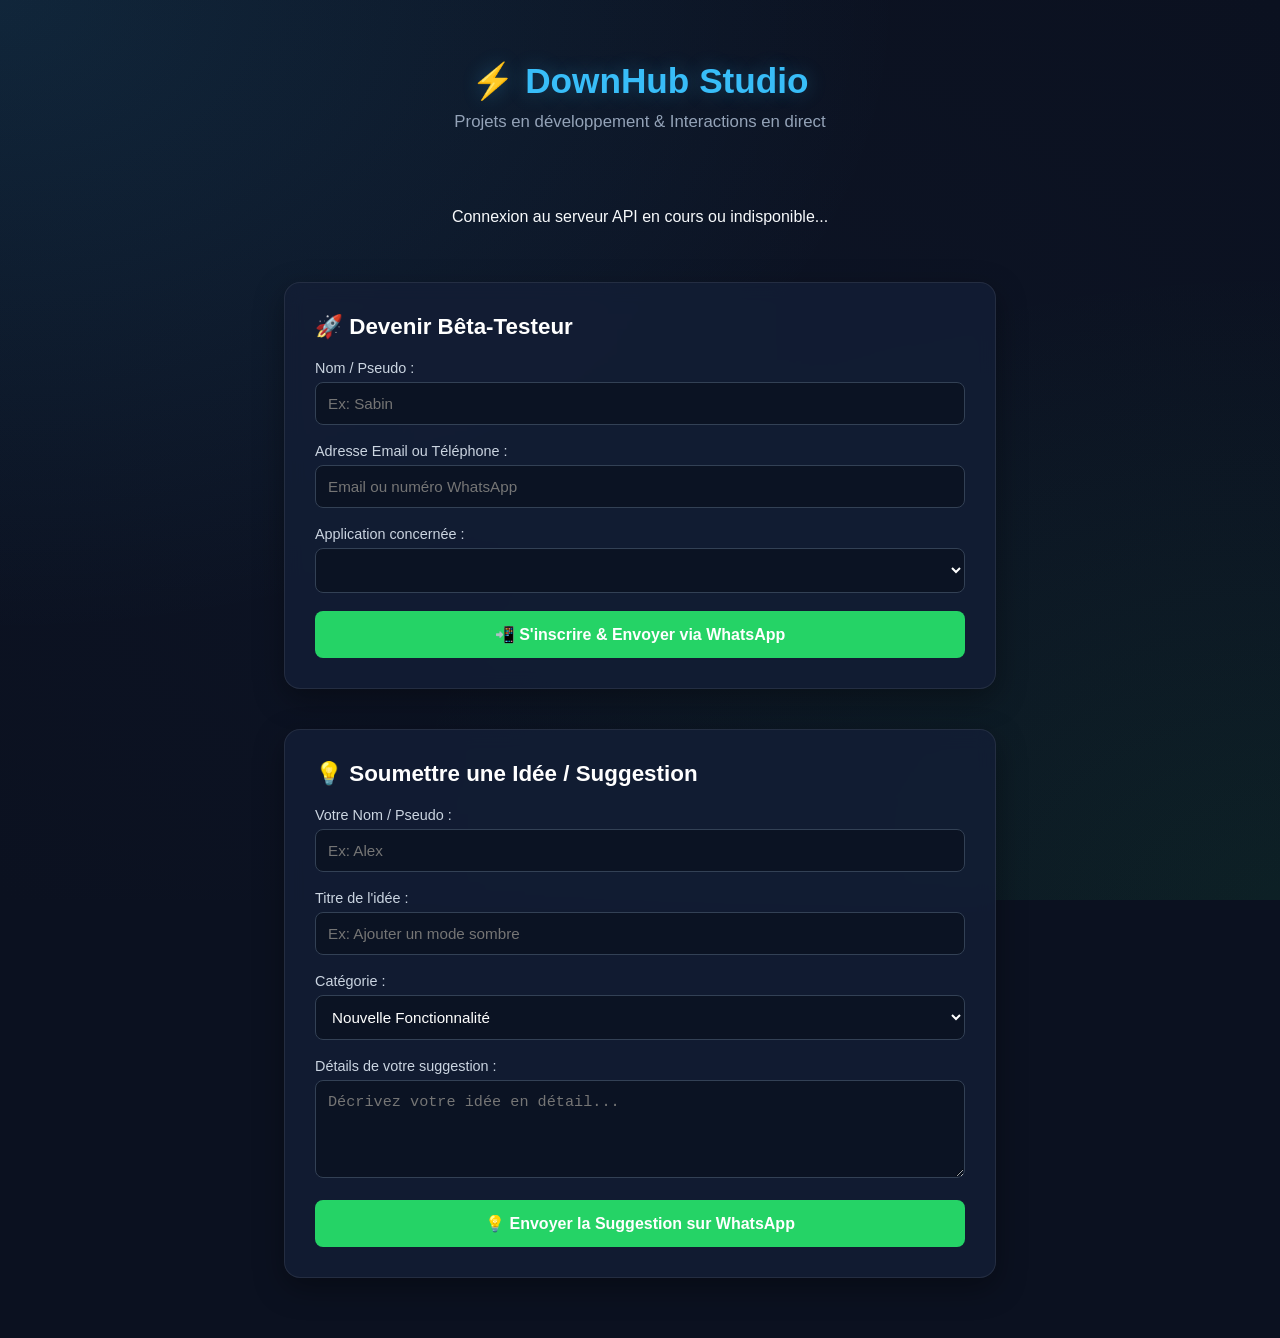
==== index.html @ f126fa69 "Update index.html" ====
<!DOCTYPE html>
<html lang="fr">
<head>
    <meta charset="UTF-8">
    <meta name="viewport" content="width=device-width, initial-scale=1.0">
    <title>DownHub Studio — Plateforme Officielle</title>
    <style>
        :root {
            --bg-color: #0b1120;
            --card-bg: rgba(19, 30, 54, 0.85);
            --accent: #38bdf8;
            --whatsapp-color: #25d366;
            --text-color: #f8fafc;
            --border-color: #1e293b;
        }

        body {
            font-family: -apple-system, BlinkMacSystemFont, "Segoe UI", Roboto, Helvetica, Arial, sans-serif;
            background-color: var(--bg-color);
            background-image: 
                radial-gradient(at 0% 0%, rgba(56, 189, 248, 0.12) 0px, transparent 50%),
                radial-gradient(at 100% 100%, rgba(37, 211, 102, 0.08) 0px, transparent 50%),
                radial-gradient(at 50% 50%, rgba(15, 23, 42, 0.5) 0px, transparent 100%);
            background-attachment: fixed;
            color: var(--text-color);
            margin: 0;
            padding: 20px;
            min-height: 100vh;
        }

        header {
            text-align: center;
            padding: 40px 0 20px;
        }

        header h1 {
            color: var(--accent);
            font-size: 2.2rem;
            margin: 0 0 10px 0;
            display: flex;
            align-items: center;
            justify-content: center;
            gap: 10px;
            text-shadow: 0 0 20px rgba(56, 189, 248, 0.3);
        }

        header p {
            color: #94a3b8;
            margin: 0;
            font-size: 1.05rem;
        }

        .container {
            max-width: 1100px;
            margin: 40px auto;
            display: grid;
            grid-template-columns: repeat(auto-fit, minmax(320px, 1fr));
            gap: 25px;
        }

        .card {
            background-color: var(--card-bg);
            backdrop-filter: blur(10px);
            border-radius: 16px;
            padding: 24px;
            border: 1px solid rgba(255, 255, 255, 0.08);
            box-shadow: 0 10px 30px rgba(0, 0, 0, 0.35);
            display: flex;
            flex-direction: column;
            justify-content: space-between;
            transition: transform 0.2s, border-color 0.2s;
        }

        .card:hover {
            transform: translateY(-4px);
            border-color: rgba(56, 189, 248, 0.3);
        }

        .card-header {
            display: flex;
            justify-content: space-between;
            align-items: flex-start;
            margin-bottom: 12px;
        }

        .card h3 {
            color: #ffffff;
            margin: 0;
            font-size: 1.25rem;
        }

        .badge {
            padding: 4px 10px;
            border-radius: 20px;
            font-size: 11px;
            font-weight: bold;
            letter-spacing: 0.5px;
            text-transform: uppercase;
        }

        .badge-encours { background-color: rgba(56, 189, 248, 0.15); color: #38bdf8; border: 1px solid #38bdf8; }
        .badge-planifie { background-color: rgba(251, 146, 60, 0.15); color: #fb923c; border: 1px solid #fb923c; }
        .badge-concept { background-color: rgba(168, 85, 247, 0.15); color: #a855f7; border: 1px solid #a855f7; }

        .card p {
            color: #94a3b8;
            font-size: 0.95rem;
            line-height: 1.5;
            margin: 0 0 20px 0;
        }

        .progress-section {
            margin-bottom: 20px;
        }

        .progress-info {
            display: flex;
            justify-content: space-between;
            font-size: 0.85rem;
            color: #cbd5e1;
            margin-bottom: 8px;
        }

        .progress-bar-bg {
            background-color: #0b1220;
            border-radius: 10px;
            height: 10px;
            width: 100%;
            overflow: hidden;
            border: 1px solid var(--border-color);
        }

        .progress-bar-fill {
            background-color: var(--accent);
            height: 100%;
            border-radius: 10px;
            transition: width 0.4s ease;
        }

        .btn-group {
            display: flex;
            gap: 10px;
        }

        .btn-vote {
            background-color: #2563eb;
            color: white;
            border: none;
            padding: 10px 14px;
            border-radius: 8px;
            font-weight: 600;
            cursor: pointer;
            flex: 1;
            transition: background-color 0.2s;
        }

        .btn-vote:hover { background-color: #1d4ed8; }

        .btn-whatsapp-card {
            background-color: var(--whatsapp-color);
            color: white;
            text-decoration: none;
            padding: 10px 14px;
            border-radius: 8px;
            font-weight: 600;
            text-align: center;
            flex: 1;
            transition: background-color 0.2s;
        }

        .btn-whatsapp-card:hover { background-color: #1eb854; }

        .form-section {
            background-color: var(--card-bg);
            backdrop-filter: blur(10px);
            border-radius: 16px;
            padding: 30px;
            max-width: 650px;
            margin: 40px auto;
            border: 1px solid rgba(255, 255, 255, 0.08);
            box-shadow: 0 10px 30px rgba(0, 0, 0, 0.35);
        }

        .form-section h2 {
            color: #ffffff;
            margin-top: 0;
            margin-bottom: 20px;
            font-size: 1.4rem;
            display: flex;
            align-items: center;
            gap: 10px;
        }

        label {
            display: block;
            margin-bottom: 6px;
            color: #cbd5e1;
            font-size: 0.9rem;
        }

        input, textarea, select {
            width: 100%;
            padding: 12px;
            margin-bottom: 18px;
            border-radius: 8px;
            border: 1px solid #334155;
            background-color: rgba(11, 18, 32, 0.8);
            color: white;
            box-sizing: border-box;
            font-size: 0.95rem;
        }

        input:focus, textarea:focus, select:focus {
            outline: none;
            border-color: var(--accent);
        }

        .btn-submit {
            background-color: var(--whatsapp-color);
            color: white;
            border: none;
            padding: 14px;
            border-radius: 8px;
            cursor: pointer;
            width: 100%;
            font-size: 1rem;
            font-weight: bold;
            display: flex;
            align-items: center;
            justify-content: center;
            gap: 8px;
            transition: background-color 0.2s;
        }

        .btn-submit:hover { background-color: #1eb854; }
    </style>
</head>
<body>

    <header>
        <h1>⚡ DownHub Studio</h1>
        <p>Projets en développement & Interactions en direct</p>
    </header>

    <!-- LISTE DES APPLICATIONS -->
    <main class="container" id="apps-container">Chargement des projets...</main>

    <!-- FORMULAIRE BÊTA-TEST -->
    <section class="form-section">
        <h2>🚀 Devenir Bêta-Testeur</h2>
        <form id="beta-form">
            <label for="userName">Nom / Pseudo :</label>
            <input type="text" id="userName" required placeholder="Ex: Sabin">

            <label for="userEmail">Adresse Email ou Téléphone :</label>
            <input type="text" id="userEmail" required placeholder="Email ou numéro WhatsApp">

            <label for="appSelect">Application concernée :</label>
            <select id="appSelect"></select>

            <button type="submit" class="btn-submit">📲 S'inscrire & Envoyer via WhatsApp</button>
        </form>
    </section>

    <!-- FORMULAIRE SUGGESTION -->
    <section class="form-section">
        <h2>💡 Soumettre une Idée / Suggestion</h2>
        <form id="suggestion-form">
            <label for="sugName">Votre Nom / Pseudo :</label>
            <input type="text" id="sugName" required placeholder="Ex: Alex">

            <label for="sugTitle">Titre de l'idée :</label>
            <input type="text" id="sugTitle" required placeholder="Ex: Ajouter un mode sombre">

            <label for="sugCategory">Catégorie :</label>
            <select id="sugCategory">
                <option value="Nouvelle Fonctionnalité">Nouvelle Fonctionnalité</option>
                <option value="Signalement de Bug">Signalement de Bug</option>
                <option value="Autre Projet">Idée de nouveau projet</option>
            </select>

            <label for="sugDesc">Détails de votre suggestion :</label>
            <textarea id="sugDesc" rows="4" required placeholder="Décrivez votre idée en détail..."></textarea>

            <button type="submit" class="btn-submit">💡 Envoyer la Suggestion sur WhatsApp</button>
        </form>
    </section>

    <script>
        const WHATSAPP_NUMBER = "24398169812";
        // URL de l'API Node.js (remplace par ton URL d'hébergement une fois en ligne)
        const API_URL = "http://localhost:3000/api";

        // Charger les applications en direct depuis le serveur API
        async function fetchApps() {
            try {
                const res = await fetch(`${API_URL}/apps`);
                const appsData = await res.json();

                const container = document.getElementById('apps-container');
                const select = document.getElementById('appSelect');

                container.innerHTML = "";
                select.innerHTML = "";

                appsData.forEach(app => {
                    const msg = encodeURIComponent(`Bonjour ! Je vous contacte au sujet de l'application ${app.title}.`);
                    const waUrl = `https://wa.me/${WHATSAPP_NUMBER}?text=${msg}`;

                    const card = document.createElement('div');
                    card.className = 'card';
                    card.innerHTML = `
                        <div>
                            <div class="card-header">
                                <h3>${app.title}</h3>
                                <span class="badge ${app.badgeClass}">${app.status}</span>
                            </div>
                            <p>${app.description}</p>
                        </div>
                        <div>
                            <div class="progress-section">
                                <div class="progress-info">
                                    <span>Avancement</span>
                                    <span><strong>${app.progress}%</strong></span>
                                </div>
                                <div class="progress-bar-bg">
                                    <div class="progress-bar-fill" style="width: ${app.progress}%;"></div>
                                </div>
                            </div>
                            <div class="btn-group">
                                <button class="btn-vote" onclick="sendVote('${app.id}')">👍 Voter (${app.votes})</button>
                                <a href="${waUrl}" target="_blank" class="btn-whatsapp-card">💬 WhatsApp</a>
                            </div>
                        </div>
                    `;
                    container.appendChild(card);

                    const option = document.createElement('option');
                    option.value = app.title;
                    option.textContent = app.title;
                    select.appendChild(option);
                });
            } catch (err) {
                document.getElementById('apps-container').innerHTML = "<p style='text-align:center;'>Connexion au serveur API en cours ou indisponible...</p>";
            }
        }

        // Envoyer le vote au serveur (Bloqué par IP si doublon)
        async function sendVote(appId) {
            try {
                const res = await fetch(`${API_URL}/vote`, {
                    method: 'POST',
                    headers: { 'Content-Type': 'application/json' },
                    body: JSON.stringify({ appId })
                });

                const data = await res.json();
                alert(data.message || data.error);
                fetchApps(); // Recharger la liste pour afficher le compteur mis à jour
            } catch (err) {
                alert("Impossible d'enregistrer le vote.");
            }
        }

        // Envoi Bêta-Test -> WhatsApp
        document.getElementById('beta-form').addEventListener('submit', (e) => {
            e.preventDefault();

            const name = document.getElementById('userName').value;
            const contact = document.getElementById('userEmail').value;
            const appName = document.getElementById('appSelect').value;

            const text = `🚀 *NOUVELLE INSCRIPTION BÊTA TEST*\n\n` +
                         `👤 *Nom* : ${name}\n` +
                         `📞 *Contact* : ${contact}\n` +
                         `📱 *Application* : ${appName}`;

            window.open(`https://wa.me/${WHATSAPP_NUMBER}?text=${encodeURIComponent(text)}`, '_blank');
            document.getElementById('beta-form').reset();
        });

        // Envoi Suggestion -> WhatsApp
        document.getElementById('suggestion-form').addEventListener('submit', (e) => {
            e.preventDefault();

            const name = document.getElementById('sugName').value;
            const title = document.getElementById('sugTitle').value;
            const category = document.getElementById('sugCategory').value;
            const description = document.getElementById('sugDesc').value;

            const text = `💡 *NOUVELLE SUGGESTION UTILISATEUR*\n\n` +
                         `👤 *De* : ${name}\n` +
                         `📌 *Titre* : ${title}\n` +
                         `🏷️ *Catégorie* : ${category}\n` +
                         `📝 *Message* :\n${description}`;

            window.open(`https://wa.me/${WHATSAPP_NUMBER}?text=${encodeURIComponent(text)}`, '_blank');
            document.getElementById('suggestion-form').reset();
        });

        // Chargement initial au démarrage
        fetchApps();
    </script>
</body>
</html>
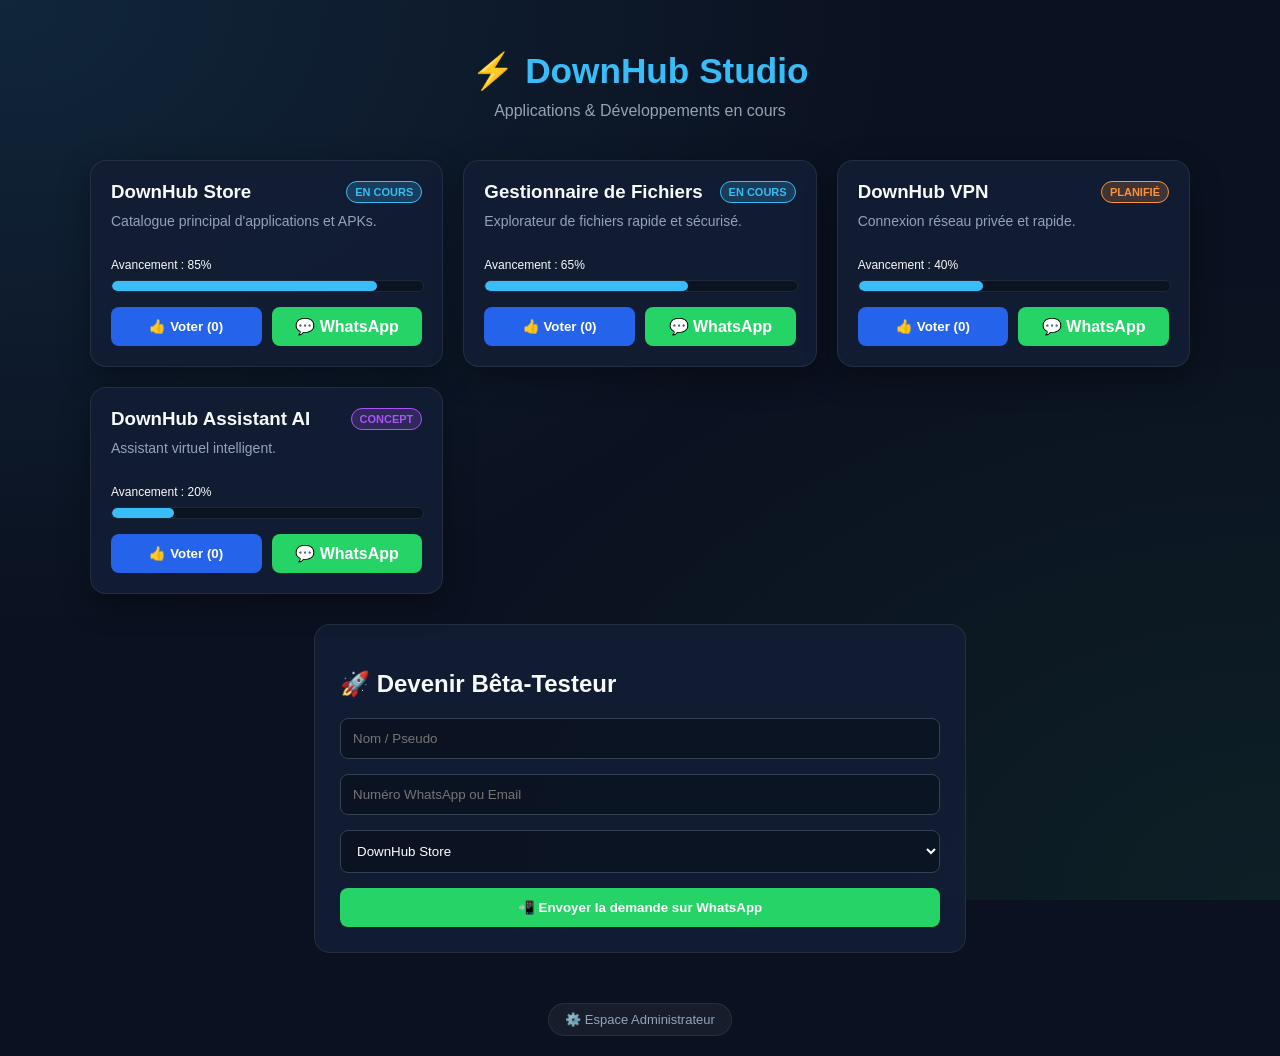
==== commit 87087492: "Update index.html" ====
--- a/index.html
+++ b/index.html
@@ -4,6 +4,17 @@
     <meta charset="UTF-8">
     <meta name="viewport" content="width=device-width, initial-scale=1.0">
     <title>DownHub Studio — Plateforme Officielle</title>
+
+    <!-- 1. GOOGLE ANALYTICS (Remplace G-XXXXXXXXXX par ton ID de mesure Google Analytics) -->
+    <script async src="https://www.googletagmanager.com/gtag/js?id=G-XXXXXXXXXX"></script>
+    <script>
+      window.dataLayer = window.dataLayer || [];
+      function gtag(){dataLayer.push(arguments);}
+      gtag('js', new Date());
+
+      gtag('config', 'G-XXXXXXXXXX');
+    </script>
+
     <style>
         :root {
             --bg-color: #0b1120;
@@ -11,7 +22,7 @@
             --accent: #38bdf8;
             --whatsapp-color: #25d366;
             --text-color: #f8fafc;
-            --border-color: #1e293b;
+            --border-color: rgba(255, 255, 255, 0.08);
         }
 
         body {
@@ -19,8 +30,7 @@
             background-color: var(--bg-color);
             background-image: 
                 radial-gradient(at 0% 0%, rgba(56, 189, 248, 0.12) 0px, transparent 50%),
-                radial-gradient(at 100% 100%, rgba(37, 211, 102, 0.08) 0px, transparent 50%),
-                radial-gradient(at 50% 50%, rgba(15, 23, 42, 0.5) 0px, transparent 100%);
+                radial-gradient(at 100% 100%, rgba(37, 211, 102, 0.08) 0px, transparent 50%);
             background-attachment: fixed;
             color: var(--text-color);
             margin: 0;
@@ -28,98 +38,38 @@
             min-height: 100vh;
         }
 
-        header {
-            text-align: center;
-            padding: 40px 0 20px;
-        }
-
-        header h1 {
-            color: var(--accent);
-            font-size: 2.2rem;
-            margin: 0 0 10px 0;
-            display: flex;
-            align-items: center;
-            justify-content: center;
-            gap: 10px;
-            text-shadow: 0 0 20px rgba(56, 189, 248, 0.3);
-        }
-
-        header p {
-            color: #94a3b8;
-            margin: 0;
-            font-size: 1.05rem;
-        }
+        header { text-align: center; padding: 30px 0 10px; }
+        header h1 { color: var(--accent); margin: 0 0 10px 0; font-size: 2.2rem; }
+        header p { color: #94a3b8; margin: 0; }
 
         .container {
             max-width: 1100px;
-            margin: 40px auto;
+            margin: 30px auto;
             display: grid;
-            grid-template-columns: repeat(auto-fit, minmax(320px, 1fr));
-            gap: 25px;
+            grid-template-columns: repeat(auto-fit, minmax(300px, 1fr));
+            gap: 20px;
         }
 
         .card {
             background-color: var(--card-bg);
-            backdrop-filter: blur(10px);
             border-radius: 16px;
-            padding: 24px;
-            border: 1px solid rgba(255, 255, 255, 0.08);
+            padding: 20px;
+            border: 1px solid var(--border-color);
             box-shadow: 0 10px 30px rgba(0, 0, 0, 0.35);
             display: flex;
             flex-direction: column;
             justify-content: space-between;
-            transition: transform 0.2s, border-color 0.2s;
-        }
-
-        .card:hover {
-            transform: translateY(-4px);
-            border-color: rgba(56, 189, 248, 0.3);
-        }
-
-        .card-header {
-            display: flex;
-            justify-content: space-between;
-            align-items: flex-start;
-            margin-bottom: 12px;
-        }
-
-        .card h3 {
-            color: #ffffff;
-            margin: 0;
-            font-size: 1.25rem;
         }
 
         .badge {
-            padding: 4px 10px;
+            padding: 4px 8px;
             border-radius: 20px;
             font-size: 11px;
             font-weight: bold;
-            letter-spacing: 0.5px;
-            text-transform: uppercase;
-        }
-
-        .badge-encours { background-color: rgba(56, 189, 248, 0.15); color: #38bdf8; border: 1px solid #38bdf8; }
-        .badge-planifie { background-color: rgba(251, 146, 60, 0.15); color: #fb923c; border: 1px solid #fb923c; }
-        .badge-concept { background-color: rgba(168, 85, 247, 0.15); color: #a855f7; border: 1px solid #a855f7; }
-
-        .card p {
-            color: #94a3b8;
-            font-size: 0.95rem;
-            line-height: 1.5;
-            margin: 0 0 20px 0;
-        }
-
-        .progress-section {
-            margin-bottom: 20px;
-        }
-
-        .progress-info {
-            display: flex;
-            justify-content: space-between;
-            font-size: 0.85rem;
-            color: #cbd5e1;
-            margin-bottom: 8px;
-        }
+        }
+        .badge-encours { background: rgba(56, 189, 248, 0.2); color: #38bdf8; border: 1px solid #38bdf8; }
+        .badge-planifie { background: rgba(251, 146, 60, 0.2); color: #fb923c; border: 1px solid #fb923c; }
+        .badge-concept { background: rgba(168, 85, 247, 0.2); color: #a855f7; border: 1px solid #a855f7; }
 
         .progress-bar-bg {
             background-color: #0b1220;
@@ -127,279 +77,303 @@
             height: 10px;
             width: 100%;
             overflow: hidden;
-            border: 1px solid var(--border-color);
-        }
-
-        .progress-bar-fill {
-            background-color: var(--accent);
-            height: 100%;
-            border-radius: 10px;
-            transition: width 0.4s ease;
-        }
-
-        .btn-group {
-            display: flex;
-            gap: 10px;
-        }
-
-        .btn-vote {
-            background-color: #2563eb;
-            color: white;
+            margin-top: 8px;
+            border: 1px solid #1e293b;
+        }
+
+        .progress-bar-fill { background-color: var(--accent); height: 100%; border-radius: 10px; }
+
+        .btn-group { display: flex; gap: 10px; margin-top: 15px; }
+
+        .btn-vote, .btn-whatsapp {
+            padding: 10px;
+            border-radius: 8px;
+            font-weight: bold;
             border: none;
-            padding: 10px 14px;
-            border-radius: 8px;
-            font-weight: 600;
             cursor: pointer;
+            text-align: center;
+            text-decoration: none;
             flex: 1;
-            transition: background-color 0.2s;
-        }
-
-        .btn-vote:hover { background-color: #1d4ed8; }
-
-        .btn-whatsapp-card {
-            background-color: var(--whatsapp-color);
-            color: white;
-            text-decoration: none;
-            padding: 10px 14px;
-            border-radius: 8px;
-            font-weight: 600;
-            text-align: center;
-            flex: 1;
-            transition: background-color 0.2s;
-        }
-
-        .btn-whatsapp-card:hover { background-color: #1eb854; }
+        }
+        .btn-vote { background: #2563eb; color: white; }
+        .btn-whatsapp { background: var(--whatsapp-color); color: white; }
 
         .form-section {
             background-color: var(--card-bg);
-            backdrop-filter: blur(10px);
             border-radius: 16px;
-            padding: 30px;
-            max-width: 650px;
-            margin: 40px auto;
-            border: 1px solid rgba(255, 255, 255, 0.08);
-            box-shadow: 0 10px 30px rgba(0, 0, 0, 0.35);
-        }
-
-        .form-section h2 {
-            color: #ffffff;
-            margin-top: 0;
-            margin-bottom: 20px;
-            font-size: 1.4rem;
-            display: flex;
-            align-items: center;
-            gap: 10px;
-        }
-
-        label {
-            display: block;
-            margin-bottom: 6px;
-            color: #cbd5e1;
-            font-size: 0.9rem;
-        }
-
-        input, textarea, select {
+            padding: 25px;
+            max-width: 600px;
+            margin: 30px auto;
+            border: 1px solid var(--border-color);
+        }
+
+        input, select {
             width: 100%;
             padding: 12px;
-            margin-bottom: 18px;
+            margin-bottom: 15px;
             border-radius: 8px;
             border: 1px solid #334155;
-            background-color: rgba(11, 18, 32, 0.8);
+            background: rgba(11, 18, 32, 0.8);
             color: white;
             box-sizing: border-box;
-            font-size: 0.95rem;
-        }
-
-        input:focus, textarea:focus, select:focus {
-            outline: none;
-            border-color: var(--accent);
         }
 
         .btn-submit {
             background-color: var(--whatsapp-color);
             color: white;
             border: none;
-            padding: 14px;
+            padding: 12px;
             border-radius: 8px;
             cursor: pointer;
             width: 100%;
-            font-size: 1rem;
             font-weight: bold;
+        }
+
+        /* --- STYLES DU TABLEAU ADMIN --- */
+        .admin-trigger-container { text-align: center; margin-top: 50px; }
+        .admin-btn-trigger {
+            background: rgba(255, 255, 255, 0.05);
+            color: #94a3b8;
+            border: 1px solid var(--border-color);
+            padding: 8px 16px;
+            border-radius: 20px;
+            cursor: pointer;
+            font-size: 13px;
+            transition: all 0.3s;
+        }
+        .admin-btn-trigger:hover { color: var(--accent); border-color: var(--accent); }
+
+        #admin-panel {
+            display: none;
+            background: #111827;
+            border: 1px solid var(--accent);
+            border-radius: 16px;
+            max-width: 900px;
+            margin: 30px auto;
+            padding: 25px;
+            box-shadow: 0 0 30px rgba(56, 189, 248, 0.15);
+        }
+
+        .admin-header {
             display: flex;
+            justify-content: space-between;
             align-items: center;
-            justify-content: center;
-            gap: 8px;
-            transition: background-color 0.2s;
-        }
-
-        .btn-submit:hover { background-color: #1eb854; }
+            border-bottom: 1px solid #1e293b;
+            padding-bottom: 15px;
+            margin-bottom: 20px;
+        }
+
+        .admin-grid {
+            display: grid;
+            grid-template-columns: repeat(auto-fit, minmax(200px, 1fr));
+            gap: 15px;
+            margin-bottom: 25px;
+        }
+
+        .stat-box {
+            background: #1f2937;
+            padding: 15px;
+            border-radius: 10px;
+            border: 1px solid #374151;
+        }
+        .stat-box h4 { margin: 0; color: #9ca3af; font-size: 13px; }
+        .stat-box .number { font-size: 24px; font-weight: bold; color: var(--accent); margin-top: 5px; }
+
+        table {
+            width: 100%;
+            border-collapse: collapse;
+            background: #1f2937;
+            border-radius: 8px;
+            overflow: hidden;
+        }
+
+        th, td { padding: 12px 15px; text-align: left; border-bottom: 1px solid #374151; }
+        th { background: #111827; color: var(--accent); font-size: 14px; }
+
+        .btn-analytics {
+            display: inline-block;
+            background: #f59e0b;
+            color: #000;
+            padding: 10px 16px;
+            border-radius: 8px;
+            font-weight: bold;
+            text-decoration: none;
+            margin-top: 15px;
+        }
     </style>
 </head>
 <body>
 
     <header>
         <h1>⚡ DownHub Studio</h1>
-        <p>Projets en développement & Interactions en direct</p>
+        <p>Applications & Développements en cours</p>
     </header>
 
-    <!-- LISTE DES APPLICATIONS -->
-    <main class="container" id="apps-container">Chargement des projets...</main>
-
-    <!-- FORMULAIRE BÊTA-TEST -->
+    <main class="container" id="apps-container"></main>
+
     <section class="form-section">
         <h2>🚀 Devenir Bêta-Testeur</h2>
         <form id="beta-form">
-            <label for="userName">Nom / Pseudo :</label>
-            <input type="text" id="userName" required placeholder="Ex: Sabin">
-
-            <label for="userEmail">Adresse Email ou Téléphone :</label>
-            <input type="text" id="userEmail" required placeholder="Email ou numéro WhatsApp">
-
-            <label for="appSelect">Application concernée :</label>
+            <input type="text" id="userName" required placeholder="Nom / Pseudo">
+            <input type="text" id="userEmail" required placeholder="Numéro WhatsApp ou Email">
             <select id="appSelect"></select>
-
-            <button type="submit" class="btn-submit">📲 S'inscrire & Envoyer via WhatsApp</button>
+            <button type="submit" class="btn-submit">📲 Envoyer la demande sur WhatsApp</button>
         </form>
     </section>
 
-    <!-- FORMULAIRE SUGGESTION -->
-    <section class="form-section">
-        <h2>💡 Soumettre une Idée / Suggestion</h2>
-        <form id="suggestion-form">
-            <label for="sugName">Votre Nom / Pseudo :</label>
-            <input type="text" id="sugName" required placeholder="Ex: Alex">
-
-            <label for="sugTitle">Titre de l'idée :</label>
-            <input type="text" id="sugTitle" required placeholder="Ex: Ajouter un mode sombre">
-
-            <label for="sugCategory">Catégorie :</label>
-            <select id="sugCategory">
-                <option value="Nouvelle Fonctionnalité">Nouvelle Fonctionnalité</option>
-                <option value="Signalement de Bug">Signalement de Bug</option>
-                <option value="Autre Projet">Idée de nouveau projet</option>
-            </select>
-
-            <label for="sugDesc">Détails de votre suggestion :</label>
-            <textarea id="sugDesc" rows="4" required placeholder="Décrivez votre idée en détail..."></textarea>
-
-            <button type="submit" class="btn-submit">💡 Envoyer la Suggestion sur WhatsApp</button>
-        </form>
-    </section>
+    <!-- Bouton discret pour ouvrir le Dashboard Admin -->
+    <div class="admin-trigger-container">
+        <button class="admin-btn-trigger" onclick="openAdmin()">⚙️ Espace Administrateur</button>
+    </div>
+
+    <!-- DASHBOARD ADMIN DESIGN -->
+    <div id="admin-panel">
+        <div class="admin-header">
+            <h2 style="margin:0; color: var(--accent);">📊 Panneau Administrateur</h2>
+            <button onclick="document.getElementById('admin-panel').style.display='none'" style="background:none; border:none; color:white; cursor:pointer;">✕ Fermer</button>
+        </div>
+
+        <div class="admin-grid">
+            <div class="stat-box">
+                <h4>Total Applications</h4>
+                <div class="number" id="stat-total-apps">0</div>
+            </div>
+            <div class="stat-box">
+                <h4>Total Votes Enregistrés</h4>
+                <div class="number" id="stat-total-votes">0</div>
+            </div>
+            <div class="stat-box">
+                <h4>Application Favorite</h4>
+                <div class="number" id="stat-top-app" style="font-size: 16px;">-</div>
+            </div>
+        </div>
+
+        <h3>Détails des Votes par Application</h3>
+        <table>
+            <thead>
+                <tr>
+                    <th>Application</th>
+                    <th>Statut</th>
+                    <th>Avancement</th>
+                    <th>Votes</th>
+                </tr>
+            </thead>
+            <tbody id="admin-table-body"></tbody>
+        </table>
+
+        <div style="margin-top: 25px; padding-top: 15px; border-top: 1px solid #1e293b; display: flex; justify-content: space-between; align-items: center;">
+            <div>
+                <h4 style="margin: 0; color: white;">Trafic & Visiteurs en Temps Réel</h4>
+                <p style="margin: 5px 0 0; color: #9ca3af; font-size: 13px;">Consultez les visites directes sur votre compte Google Analytics.</p>
+            </div>
+            <a href="https://analytics.google.com/" target="_blank" class="btn-analytics">📈 Ouvrir Google Analytics</a>
+        </div>
+    </div>
 
     <script>
         const WHATSAPP_NUMBER = "24398169812";
-        // URL de l'API Node.js (remplace par ton URL d'hébergement une fois en ligne)
-        const API_URL = "http://localhost:3000/api";
-
-        // Charger les applications en direct depuis le serveur API
-        async function fetchApps() {
-            try {
-                const res = await fetch(`${API_URL}/apps`);
-                const appsData = await res.json();
-
-                const container = document.getElementById('apps-container');
-                const select = document.getElementById('appSelect');
-
-                container.innerHTML = "";
-                select.innerHTML = "";
-
-                appsData.forEach(app => {
-                    const msg = encodeURIComponent(`Bonjour ! Je vous contacte au sujet de l'application ${app.title}.`);
-                    const waUrl = `https://wa.me/${WHATSAPP_NUMBER}?text=${msg}`;
-
-                    const card = document.createElement('div');
-                    card.className = 'card';
-                    card.innerHTML = `
+        const ADMIN_PASSWORD = "Sabin1234"; // 🔐 Ton mot de passe d'administration
+
+        const appsData = [
+            { id: "downhub-store", title: "DownHub Store", desc: "Catalogue principal d'applications et APKs.", status: "EN COURS", badgeClass: "badge-encours", progress: 85 },
+            { id: "downhub-filemanager", title: "Gestionnaire de Fichiers", desc: "Explorateur de fichiers rapide et sécurisé.", status: "EN COURS", badgeClass: "badge-encours", progress: 65 },
+            { id: "downhub-vpn", title: "DownHub VPN", desc: "Connexion réseau privée et rapide.", status: "PLANIFIÉ", badgeClass: "badge-planifie", progress: 40 },
+            { id: "downhub-ai", title: "DownHub Assistant AI", desc: "Assistant virtuel intelligent.", status: "CONCEPT", badgeClass: "badge-concept", progress: 20 }
+        ];
+
+        function renderApps() {
+            const container = document.getElementById('apps-container');
+            const select = document.getElementById('appSelect');
+            container.innerHTML = "";
+            select.innerHTML = "";
+
+            appsData.forEach(app => {
+                const votes = parseInt(localStorage.getItem(`votes_${app.id}`)) || 0;
+                const hasVoted = localStorage.getItem(`voted_${app.id}`);
+                const waUrl = `https://wa.me/${WHATSAPP_NUMBER}?text=${encodeURIComponent(`Bonjour ! Je vous contacte au sujet de : ${app.title}`)}`;
+
+                container.innerHTML += `
+                    <div class="card">
                         <div>
-                            <div class="card-header">
-                                <h3>${app.title}</h3>
+                            <div style="display:flex; justify-content:space-between; align-items:center;">
+                                <h3 style="margin:0;">${app.title}</h3>
                                 <span class="badge ${app.badgeClass}">${app.status}</span>
                             </div>
-                            <p>${app.description}</p>
+                            <p style="color:#94a3b8; font-size: 14px; margin-top: 10px;">${app.desc}</p>
                         </div>
                         <div>
-                            <div class="progress-section">
-                                <div class="progress-info">
-                                    <span>Avancement</span>
-                                    <span><strong>${app.progress}%</strong></span>
-                                </div>
-                                <div class="progress-bar-bg">
-                                    <div class="progress-bar-fill" style="width: ${app.progress}%;"></div>
-                                </div>
-                            </div>
+                            <div style="font-size: 12px; margin-top: 15px;">Avancement : ${app.progress}%</div>
+                            <div class="progress-bar-bg"><div class="progress-bar-fill" style="width: ${app.progress}%;"></div></div>
                             <div class="btn-group">
-                                <button class="btn-vote" onclick="sendVote('${app.id}')">👍 Voter (${app.votes})</button>
-                                <a href="${waUrl}" target="_blank" class="btn-whatsapp-card">💬 WhatsApp</a>
+                                <button class="btn-vote" onclick="vote('${app.id}')">${hasVoted ? '✓ Voté' : '👍 Voter'} (${votes})</button>
+                                <a href="${waUrl}" target="_blank" class="btn-whatsapp">💬 WhatsApp</a>
                             </div>
                         </div>
+                    </div>
+                `;
+
+                select.innerHTML += `<option value="${app.title}">${app.title}</option>`;
+            });
+        }
+
+        function vote(appId) {
+            if (localStorage.getItem(`voted_${appId}`)) {
+                alert("Vous avez déjà voté pour cette application !");
+                return;
+            }
+            let currentVotes = parseInt(localStorage.getItem(`votes_${appId}`)) || 0;
+            localStorage.setItem(`votes_${appId}`, currentVotes + 1);
+            localStorage.setItem(`voted_${appId}`, "true");
+            renderApps();
+        }
+
+        function openAdmin() {
+            const pwd = prompt("Entrez le mot de passe Administrateur :");
+            if (pwd === ADMIN_PASSWORD) {
+                document.getElementById('admin-panel').style.display = 'block';
+                
+                let totalVotes = 0;
+                let topApp = "-";
+                let maxVotes = -1;
+                let tableHtml = "";
+
+                appsData.forEach(app => {
+                    const votes = parseInt(localStorage.getItem(`votes_${app.id}`)) || 0;
+                    totalVotes += votes;
+
+                    if (votes > maxVotes) {
+                        maxVotes = votes;
+                        topApp = app.title;
+                    }
+
+                    tableHtml += `
+                        <tr>
+                            <td><strong>${app.title}</strong></td>
+                            <td><span class="badge ${app.badgeClass}">${app.status}</span></td>
+                            <td>${app.progress}%</td>
+                            <td>👍 <strong>${votes}</strong></td>
+                        </tr>
                     `;
-                    container.appendChild(card);
-
-                    const option = document.createElement('option');
-                    option.value = app.title;
-                    option.textContent = app.title;
-                    select.appendChild(option);
                 });
-            } catch (err) {
-                document.getElementById('apps-container').innerHTML = "<p style='text-align:center;'>Connexion au serveur API en cours ou indisponible...</p>";
+
+                document.getElementById('stat-total-apps').innerText = appsData.length;
+                document.getElementById('stat-total-votes').innerText = totalVotes;
+                document.getElementById('stat-top-app').innerText = maxVotes > 0 ? topApp : "Aucun vote";
+                document.getElementById('admin-table-body').innerHTML = tableHtml;
+
+                window.scrollTo(0, document.body.scrollHeight);
+            } else if (pwd !== null) {
+                alert("Mot de passe incorrect !");
             }
         }
 
-        // Envoyer le vote au serveur (Bloqué par IP si doublon)
-        async function sendVote(appId) {
-            try {
-                const res = await fetch(`${API_URL}/vote`, {
-                    method: 'POST',
-                    headers: { 'Content-Type': 'application/json' },
-                    body: JSON.stringify({ appId })
-                });
-
-                const data = await res.json();
-                alert(data.message || data.error);
-                fetchApps(); // Recharger la liste pour afficher le compteur mis à jour
-            } catch (err) {
-                alert("Impossible d'enregistrer le vote.");
-            }
-        }
-
-        // Envoi Bêta-Test -> WhatsApp
         document.getElementById('beta-form').addEventListener('submit', (e) => {
             e.preventDefault();
-
-            const name = document.getElementById('userName').value;
-            const contact = document.getElementById('userEmail').value;
-            const appName = document.getElementById('appSelect').value;
-
-            const text = `🚀 *NOUVELLE INSCRIPTION BÊTA TEST*\n\n` +
-                         `👤 *Nom* : ${name}\n` +
-                         `📞 *Contact* : ${contact}\n` +
-                         `📱 *Application* : ${appName}`;
-
+            const text = `🚀 *INSCRIPTION BÊTA TEST*\n\n👤 *Nom* : ${document.getElementById('userName').value}\n📞 *Contact* : ${document.getElementById('userEmail').value}\n📱 *App* : ${document.getElementById('appSelect').value}`;
             window.open(`https://wa.me/${WHATSAPP_NUMBER}?text=${encodeURIComponent(text)}`, '_blank');
-            document.getElementById('beta-form').reset();
         });
 
-        // Envoi Suggestion -> WhatsApp
-        document.getElementById('suggestion-form').addEventListener('submit', (e) => {
-            e.preventDefault();
-
-            const name = document.getElementById('sugName').value;
-            const title = document.getElementById('sugTitle').value;
-            const category = document.getElementById('sugCategory').value;
-            const description = document.getElementById('sugDesc').value;
-
-            const text = `💡 *NOUVELLE SUGGESTION UTILISATEUR*\n\n` +
-                         `👤 *De* : ${name}\n` +
-                         `📌 *Titre* : ${title}\n` +
-                         `🏷️ *Catégorie* : ${category}\n` +
-                         `📝 *Message* :\n${description}`;
-
-            window.open(`https://wa.me/${WHATSAPP_NUMBER}?text=${encodeURIComponent(text)}`, '_blank');
-            document.getElementById('suggestion-form').reset();
-        });
-
-        // Chargement initial au démarrage
-        fetchApps();
+        renderApps();
     </script>
 </body>
 </html>
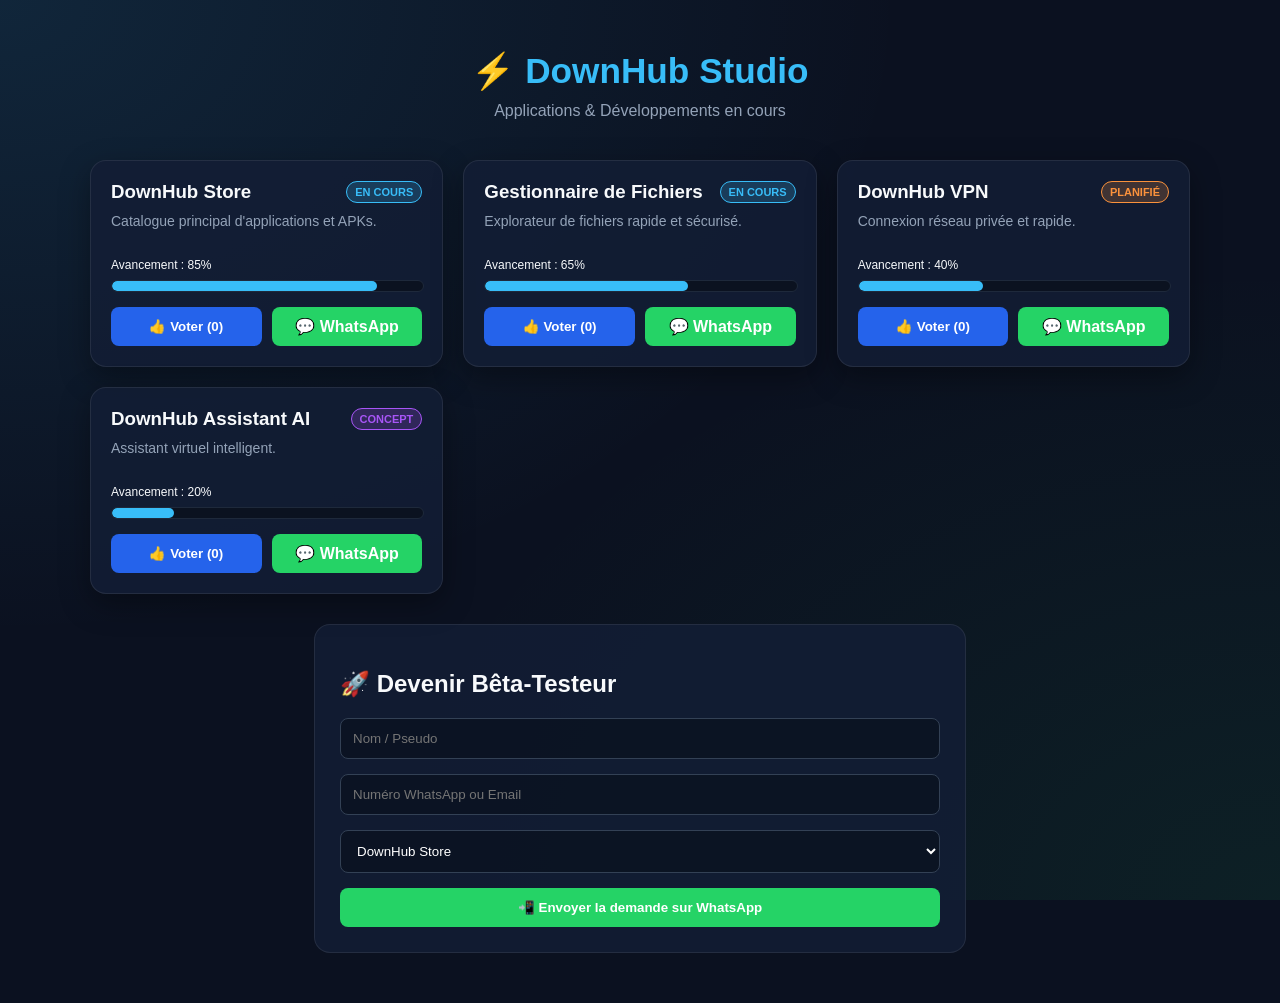
==== commit fe1df174: "Update index.html" ====
--- a/index.html
+++ b/index.html
@@ -5,14 +5,14 @@
     <meta name="viewport" content="width=device-width, initial-scale=1.0">
     <title>DownHub Studio — Plateforme Officielle</title>
 
-    <!-- 1. GOOGLE ANALYTICS (Remplace G-XXXXXXXXXX par ton ID de mesure Google Analytics) -->
-    <script async src="https://www.googletagmanager.com/gtag/js?id=G-XXXXXXXXXX"></script>
+    <!-- Google Analytics (gtag.js) -->
+    <script async src="https://www.googletagmanager.com/gtag/js?id=G-770R1VEX1R"></script>
     <script>
       window.dataLayer = window.dataLayer || [];
       function gtag(){dataLayer.push(arguments);}
       gtag('js', new Date());
 
-      gtag('config', 'G-XXXXXXXXXX');
+      gtag('config', 'G-770R1VEX1R');
     </script>
 
     <style>
@@ -39,7 +39,7 @@
         }
 
         header { text-align: center; padding: 30px 0 10px; }
-        header h1 { color: var(--accent); margin: 0 0 10px 0; font-size: 2.2rem; }
+        header h1 { color: var(--accent); margin: 0 0 10px 0; font-size: 2.2rem; cursor: pointer; user-select: none; }
         header p { color: #94a3b8; margin: 0; }
 
         .container {
@@ -129,20 +129,7 @@
             font-weight: bold;
         }
 
-        /* --- STYLES DU TABLEAU ADMIN --- */
-        .admin-trigger-container { text-align: center; margin-top: 50px; }
-        .admin-btn-trigger {
-            background: rgba(255, 255, 255, 0.05);
-            color: #94a3b8;
-            border: 1px solid var(--border-color);
-            padding: 8px 16px;
-            border-radius: 20px;
-            cursor: pointer;
-            font-size: 13px;
-            transition: all 0.3s;
-        }
-        .admin-btn-trigger:hover { color: var(--accent); border-color: var(--accent); }
-
+        /* --- DASHBOARD ADMIN CACHÉ --- */
         #admin-panel {
             display: none;
             background: #111827;
@@ -205,7 +192,8 @@
 <body>
 
     <header>
-        <h1>⚡ DownHub Studio</h1>
+        <!-- Un triple clic sur le titre ouvrira le panneau admin -->
+        <h1 id="site-title" title="DownHub Studio">⚡ DownHub Studio</h1>
         <p>Applications & Développements en cours</p>
     </header>
 
@@ -221,16 +209,11 @@
         </form>
     </section>
 
-    <!-- Bouton discret pour ouvrir le Dashboard Admin -->
-    <div class="admin-trigger-container">
-        <button class="admin-btn-trigger" onclick="openAdmin()">⚙️ Espace Administrateur</button>
-    </div>
-
-    <!-- DASHBOARD ADMIN DESIGN -->
+    <!-- DASHBOARD ADMIN (MASQUÉ DE BASE) -->
     <div id="admin-panel">
         <div class="admin-header">
             <h2 style="margin:0; color: var(--accent);">📊 Panneau Administrateur</h2>
-            <button onclick="document.getElementById('admin-panel').style.display='none'" style="background:none; border:none; color:white; cursor:pointer;">✕ Fermer</button>
+            <button onclick="document.getElementById('admin-panel').style.display='none'" style="background:none; border:none; color:white; cursor:pointer; font-size: 18px;">✕ Fermer</button>
         </div>
 
         <div class="admin-grid">
@@ -264,7 +247,7 @@
         <div style="margin-top: 25px; padding-top: 15px; border-top: 1px solid #1e293b; display: flex; justify-content: space-between; align-items: center;">
             <div>
                 <h4 style="margin: 0; color: white;">Trafic & Visiteurs en Temps Réel</h4>
-                <p style="margin: 5px 0 0; color: #9ca3af; font-size: 13px;">Consultez les visites directes sur votre compte Google Analytics.</p>
+                <p style="margin: 5px 0 0; color: #9ca3af; font-size: 13px;">Consultez vos statistiques en direct sur Google Analytics.</p>
             </div>
             <a href="https://analytics.google.com/" target="_blank" class="btn-analytics">📈 Ouvrir Google Analytics</a>
         </div>
@@ -272,7 +255,7 @@
 
     <script>
         const WHATSAPP_NUMBER = "24398169812";
-        const ADMIN_PASSWORD = "Sabin1234"; // 🔐 Ton mot de passe d'administration
+        const ADMIN_PASSWORD = "Sabin1234"; // 🔐 Ton mot de passe Administrateur
 
         const appsData = [
             { id: "downhub-store", title: "DownHub Store", desc: "Catalogue principal d'applications et APKs.", status: "EN COURS", badgeClass: "badge-encours", progress: 85 },
@@ -367,6 +350,25 @@
             }
         }
 
+        // 1. Déclencheur par raccourci clavier : Ctrl + Shift + A
+        document.addEventListener('keydown', (e) => {
+            if (e.ctrlKey && e.shiftKey && (e.key === 'A' || e.key === 'a')) {
+                e.preventDefault();
+                openAdmin();
+            }
+        });
+
+        // 2. Déclencheur tactile / mobile : Triple-clic sur le titre "⚡ DownHub Studio"
+        let clickCount = 0;
+        document.getElementById('site-title').addEventListener('click', () => {
+            clickCount++;
+            if (clickCount === 3) {
+                openAdmin();
+                clickCount = 0;
+            }
+            setTimeout(() => { clickCount = 0; }, 1000);
+        });
+
         document.getElementById('beta-form').addEventListener('submit', (e) => {
             e.preventDefault();
             const text = `🚀 *INSCRIPTION BÊTA TEST*\n\n👤 *Nom* : ${document.getElementById('userName').value}\n📞 *Contact* : ${document.getElementById('userEmail').value}\n📱 *App* : ${document.getElementById('appSelect').value}`;
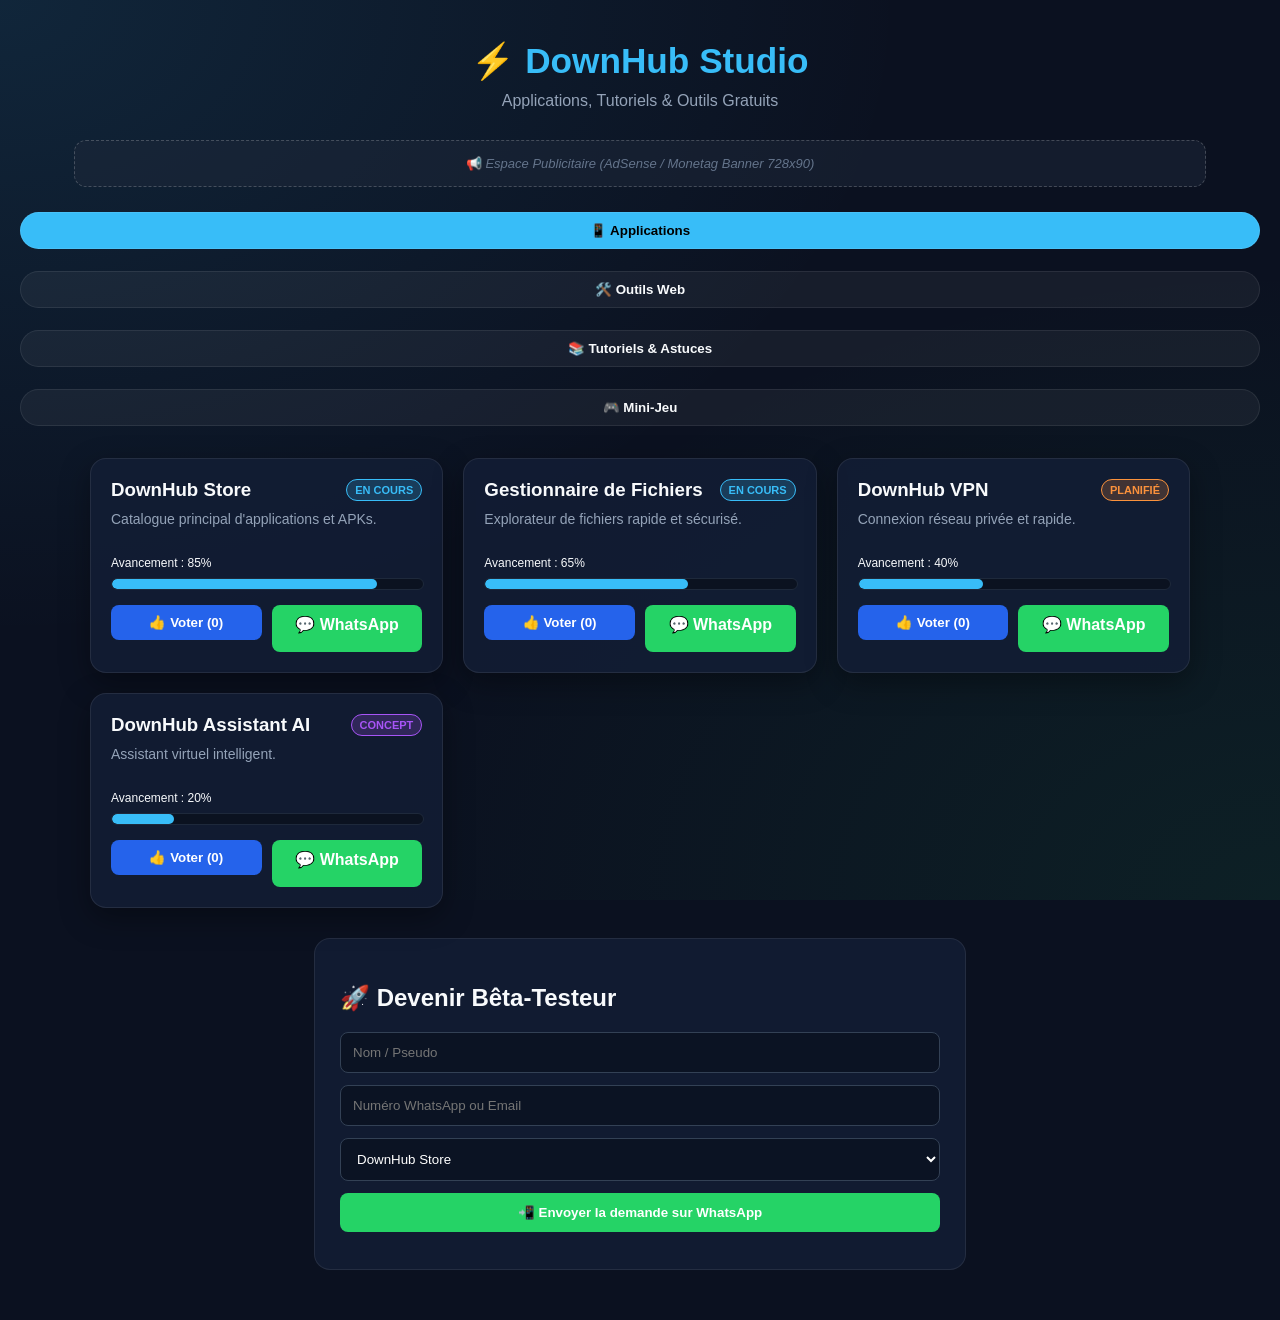
==== commit 0058e4e1: "Update index.html" ====
--- a/index.html
+++ b/index.html
@@ -3,7 +3,7 @@
 <head>
     <meta charset="UTF-8">
     <meta name="viewport" content="width=device-width, initial-scale=1.0">
-    <title>DownHub Studio — Plateforme Officielle</title>
+    <title>DownHub Studio — Hub d'Apps & Outils</title>
 
     <!-- Google Analytics (gtag.js) -->
     <script async src="https://www.googletagmanager.com/gtag/js?id=G-770R1VEX1R"></script>
@@ -23,6 +23,7 @@
             --whatsapp-color: #25d366;
             --text-color: #f8fafc;
             --border-color: rgba(255, 255, 255, 0.08);
+            --ad-bg: rgba(30, 41, 59, 0.5);
         }
 
         body {
@@ -38,16 +39,56 @@
             min-height: 100vh;
         }
 
-        header { text-align: center; padding: 30px 0 10px; }
+        header { text-align: center; padding: 20px 0 10px; }
         header h1 { color: var(--accent); margin: 0 0 10px 0; font-size: 2.2rem; cursor: pointer; user-select: none; }
         header p { color: #94a3b8; margin: 0; }
 
+        .nav-tabs {
+            display: flex;
+            justify-content: center;
+            gap: 10px;
+            margin: 25px 0 15px;
+            flex-wrap: wrap;
+        }
+
+        .tab-btn {
+            background: rgba(255,255,255,0.05);
+            border: 1px solid var(--border-color);
+            color: var(--text-color);
+            padding: 10px 20px;
+            border-radius: 30px;
+            cursor: pointer;
+            font-weight: bold;
+            transition: 0.3s;
+        }
+
+        .tab-btn.active, .tab-btn:hover {
+            background: var(--accent);
+            color: #000;
+        }
+
+        .section-content { display: none; }
+        .section-content.active { display: block; }
+
         .container {
             max-width: 1100px;
-            margin: 30px auto;
+            margin: 20px auto;
             display: grid;
             grid-template-columns: repeat(auto-fit, minmax(300px, 1fr));
             gap: 20px;
+        }
+
+        /* BANNIÈRES PUB PLACEHOLDERS */
+        .ad-banner {
+            max-width: 1100px;
+            margin: 20px auto;
+            background: var(--ad-bg);
+            border: 1px dashed rgba(255, 255, 255, 0.2);
+            border-radius: 12px;
+            padding: 15px;
+            text-align: center;
+            color: #64748b;
+            font-size: 13px;
         }
 
         .card {
@@ -85,7 +126,7 @@
 
         .btn-group { display: flex; gap: 10px; margin-top: 15px; }
 
-        .btn-vote, .btn-whatsapp {
+        .btn-action {
             padding: 10px;
             border-radius: 8px;
             font-weight: bold;
@@ -94,10 +135,60 @@
             text-align: center;
             text-decoration: none;
             flex: 1;
-        }
-        .btn-vote { background: #2563eb; color: white; }
-        .btn-whatsapp { background: var(--whatsapp-color); color: white; }
-
+            background: var(--accent);
+            color: #000;
+        }
+
+        /* --- STYLES OUTILS --- */
+        .tool-box {
+            background: var(--card-bg);
+            border-radius: 16px;
+            padding: 25px;
+            border: 1px solid var(--border-color);
+            max-width: 600px;
+            margin: 20px auto;
+        }
+
+        /* --- STYLES BLOG --- */
+        .blog-grid {
+            display: grid;
+            grid-template-columns: repeat(auto-fit, minmax(280px, 1fr));
+            gap: 20px;
+            max-width: 1100px;
+            margin: 20px auto;
+        }
+
+        .blog-card {
+            background: var(--card-bg);
+            border: 1px solid var(--border-color);
+            border-radius: 12px;
+            padding: 20px;
+            cursor: pointer;
+            transition: 0.2s;
+        }
+        .blog-card:hover { transform: translateY(-4px); border-color: var(--accent); }
+        .blog-card h3 { color: var(--accent); margin-top: 0; }
+
+        /* --- GAME STYLES --- */
+        #game-container {
+            text-align: center;
+            max-width: 500px;
+            margin: 20px auto;
+            background: var(--card-bg);
+            padding: 20px;
+            border-radius: 16px;
+            border: 1px solid var(--border-color);
+        }
+        canvas {
+            background: #050b14;
+            border-radius: 8px;
+            border: 1px solid var(--border-color);
+            width: 100%;
+            max-width: 400px;
+            touch-action: none;
+        }
+
+        /* FORM BÊTA */
         .form-section {
             background-color: var(--card-bg);
             border-radius: 16px;
@@ -107,10 +198,10 @@
             border: 1px solid var(--border-color);
         }
 
-        input, select {
+        input, select, button {
             width: 100%;
             padding: 12px;
-            margin-bottom: 15px;
+            margin-bottom: 12px;
             border-radius: 8px;
             border: 1px solid #334155;
             background: rgba(11, 18, 32, 0.8);
@@ -122,14 +213,11 @@
             background-color: var(--whatsapp-color);
             color: white;
             border: none;
-            padding: 12px;
-            border-radius: 8px;
             cursor: pointer;
-            width: 100%;
             font-weight: bold;
         }
 
-        /* --- DASHBOARD ADMIN CACHÉ --- */
+        /* DASHBOARD ADMIN CACHÉ */
         #admin-panel {
             display: none;
             background: #111827;
@@ -141,75 +229,111 @@
             box-shadow: 0 0 30px rgba(56, 189, 248, 0.15);
         }
 
-        .admin-header {
-            display: flex;
-            justify-content: space-between;
-            align-items: center;
-            border-bottom: 1px solid #1e293b;
-            padding-bottom: 15px;
-            margin-bottom: 20px;
-        }
-
-        .admin-grid {
-            display: grid;
-            grid-template-columns: repeat(auto-fit, minmax(200px, 1fr));
-            gap: 15px;
-            margin-bottom: 25px;
-        }
-
-        .stat-box {
-            background: #1f2937;
-            padding: 15px;
-            border-radius: 10px;
-            border: 1px solid #374151;
-        }
+        .admin-header { display: flex; justify-content: space-between; align-items: center; border-bottom: 1px solid #1e293b; padding-bottom: 15px; margin-bottom: 20px; }
+        .admin-grid { display: grid; grid-template-columns: repeat(auto-fit, minmax(200px, 1fr)); gap: 15px; margin-bottom: 25px; }
+        .stat-box { background: #1f2937; padding: 15px; border-radius: 10px; border: 1px solid #374151; }
         .stat-box h4 { margin: 0; color: #9ca3af; font-size: 13px; }
         .stat-box .number { font-size: 24px; font-weight: bold; color: var(--accent); margin-top: 5px; }
-
-        table {
-            width: 100%;
-            border-collapse: collapse;
-            background: #1f2937;
-            border-radius: 8px;
-            overflow: hidden;
-        }
-
+        table { width: 100%; border-collapse: collapse; background: #1f2937; border-radius: 8px; overflow: hidden; }
         th, td { padding: 12px 15px; text-align: left; border-bottom: 1px solid #374151; }
         th { background: #111827; color: var(--accent); font-size: 14px; }
-
-        .btn-analytics {
-            display: inline-block;
-            background: #f59e0b;
-            color: #000;
-            padding: 10px 16px;
-            border-radius: 8px;
-            font-weight: bold;
-            text-decoration: none;
-            margin-top: 15px;
-        }
     </style>
 </head>
 <body>
 
     <header>
-        <!-- Un triple clic sur le titre ouvrira le panneau admin -->
         <h1 id="site-title" title="DownHub Studio">⚡ DownHub Studio</h1>
-        <p>Applications & Développements en cours</p>
+        <p>Applications, Tutoriels & Outils Gratuits</p>
     </header>
 
-    <main class="container" id="apps-container"></main>
-
-    <section class="form-section">
-        <h2>🚀 Devenir Bêta-Testeur</h2>
-        <form id="beta-form">
-            <input type="text" id="userName" required placeholder="Nom / Pseudo">
-            <input type="text" id="userEmail" required placeholder="Numéro WhatsApp ou Email">
-            <select id="appSelect"></select>
-            <button type="submit" class="btn-submit">📲 Envoyer la demande sur WhatsApp</button>
-        </form>
-    </section>
-
-    <!-- DASHBOARD ADMIN (MASQUÉ DE BASE) -->
+    <!-- EMPLACEMENT PUB HAUT PAGE -->
+    <div class="ad-banner">
+        📢 <em>Espace Publicitaire (AdSense / Monetag Banner 728x90)</em>
+    </div>
+
+    <!-- NAVIGATION PRINCIPALE PAR ONGLETS -->
+    <div class="nav-tabs">
+        <button class="tab-btn active" onclick="switchTab('apps')">📱 Applications</button>
+        <button class="tab-btn" onclick="switchTab('tools')">🛠️ Outils Web</button>
+        <button class="tab-btn" onclick="switchTab('blog')">📚 Tutoriels & Astuces</button>
+        <button class="tab-btn" onclick="switchTab('game')">🎮 Mini-Jeu</button>
+    </div>
+
+    <!-- SECTION 1: APPS -->
+    <div id="sec-apps" class="section-content active">
+        <main class="container" id="apps-container"></main>
+
+        <section class="form-section">
+            <h2>🚀 Devenir Bêta-Testeur</h2>
+            <form id="beta-form">
+                <input type="text" id="userName" required placeholder="Nom / Pseudo">
+                <input type="text" id="userEmail" required placeholder="Numéro WhatsApp ou Email">
+                <select id="appSelect"></select>
+                <button type="submit" class="btn-submit">📲 Envoyer la demande sur WhatsApp</button>
+            </form>
+        </section>
+    </div>
+
+    <!-- SECTION 2: OUTILS WEB -->
+    <div id="sec-tools" class="section-content">
+        <div class="tool-box">
+            <h3>⚡ Testeur de Vitesse Réseau</h3>
+            <p style="color:#94a3b8; font-size: 14px;">Testez la latence et l'estimation de débit de votre connexion.</p>
+            <button class="btn-action" onclick="runSpeedTest()">🚀 Lancer le test</button>
+            <div id="speed-result" style="margin-top: 15px; font-weight: bold; color: var(--accent);"></div>
+        </div>
+
+        <!-- EMPLACEMENT PUB MILIEU -->
+        <div class="ad-banner">📢 <em>Espace Publicitaire In-Feed (300x250)</em></div>
+
+        <div class="tool-box">
+            <h3>🔐 Générateur de Mot de Passe Sécurisé</h3>
+            <p style="color:#94a3b8; font-size: 14px;">Générez un mot de passe ultra-sécurisé et incrackable en un clic.</p>
+            <input type="text" id="generated-pwd" readonly placeholder="Cliquez sur générer...">
+            <button class="btn-action" onclick="generatePassword()">🎲 Générer Mot de Passe</button>
+            <button class="btn-action" style="background:#2563eb; color:white; margin-top:8px;" onclick="copyPassword()">📋 Copier le mot de passe</button>
+        </div>
+    </div>
+
+    <!-- SECTION 3: TUTORIELS & BLOG -->
+    <div id="sec-blog" class="section-content">
+        <div class="blog-grid">
+            <div class="blog-card" onclick="openBlog(' Comment libérer de l\'espace de stockage sans supprimer vos photos ?', 'Pour optimiser votre smartphone Android :\n1. Allez dans Paramètres > Stockage > Données en cache et effacez-les.\n2. Utilisez l\'application Google Files pour repérer les fichiers dupliqués.\n3. Supprimez les dossiers résiduels de WhatsApp (WhatsApp > Media > WhatsApp Images > Sent).')">
+                <span class="badge badge-encours">Optimisation</span>
+                <h3 style="margin: 10px 0 5px;">Comment libérer de l'espace sur Android ?</h3>
+                <p style="color:#94a3b8; font-size: 13px;">Découvrez 3 méthodes efficaces pour nettoyer les fichiers cachés et gagner plusieurs gigas.</p>
+            </div>
+
+            <div class="blog-card" onclick="openBlog(' Protéger sa vie privée sur Smartphone', 'Conseils de sécurité essentiels :\n1. Ne téléchargez jamais de fichiers APK depuis des sources non fiables.\n2. Vérifiez les autorisations accordées à vos applications (Paramètres > Confidentialité).\n3. Utilisez un VPN sécurisé lors des connexions aux Wi-Fi publics.')">
+                <span class="badge badge-planifie">Sécurité</span>
+                <h3 style="margin: 10px 0 5px;">3 Règles d'or pour sécuriser son téléphone</h3>
+                <p style="color:#94a3b8; font-size: 13px;">Évitez les logiciels malveillants et protégez vos données personnelles facilement.</p>
+            </div>
+
+            <div class="blog-card" onclick="openBlog(' Booster la vitesse de son smartphone', 'Accélérer Android :\n1. Activez les options développeurs (cliquez 7 fois sur Numéro de build).\n2. Réduisez l échelle des animations à 0.5x.\n3. Limitez les processus en arrière-plan.')">
+                <span class="badge badge-concept">Performance</span>
+                <h3 style="margin: 10px 0 5px;">Rendre son téléphone 2x plus rapide</h3>
+                <p style="color:#94a3b8; font-size: 13px;">Un réglage simple dans les options développeurs pour supprimer les lenteurs.</p>
+            </div>
+        </div>
+    </div>
+
+    <!-- SECTION 4: MINI-JEU -->
+    <div id="sec-game" class="section-content">
+        <div id="game-container">
+            <h2>⭐ DownHub Catch Game</h2>
+            <p style="color:#94a3b8; font-size: 13px;">Attrapez les étoiles bleues avec votre panier ! (Utilisez les flèches ⬅️ ➡️ ou glissez le doigt)</p>
+            <div style="font-size: 18px; font-weight: bold; margin-bottom: 10px; color: var(--accent);" id="game-score">Score : 0</div>
+            <canvas id="gameCanvas" width="320" height="320"></canvas>
+            <br>
+            <button class="btn-action" style="margin-top: 15px;" onclick="startGame()">▶️ Jouer / Recommencer</button>
+        </div>
+
+        <!-- EMPLACEMENT PUB SOUS LE JEU -->
+        <div class="ad-banner">📢 <em>Espace Publicitaire (AdSense Mobile / Native)</em></div>
+    </div>
+
+    <!-- PANNEAU ADMIN CACHÉ -->
     <div id="admin-panel">
         <div class="admin-header">
             <h2 style="margin:0; color: var(--accent);">📊 Panneau Administrateur</h2>
@@ -231,7 +355,7 @@
             </div>
         </div>
 
-        <h3>Détails des Votes par Application</h3>
+        <h3>Détails des Votes</h3>
         <table>
             <thead>
                 <tr>
@@ -243,19 +367,11 @@
             </thead>
             <tbody id="admin-table-body"></tbody>
         </table>
-
-        <div style="margin-top: 25px; padding-top: 15px; border-top: 1px solid #1e293b; display: flex; justify-content: space-between; align-items: center;">
-            <div>
-                <h4 style="margin: 0; color: white;">Trafic & Visiteurs en Temps Réel</h4>
-                <p style="margin: 5px 0 0; color: #9ca3af; font-size: 13px;">Consultez vos statistiques en direct sur Google Analytics.</p>
-            </div>
-            <a href="https://analytics.google.com/" target="_blank" class="btn-analytics">📈 Ouvrir Google Analytics</a>
-        </div>
     </div>
 
     <script>
         const WHATSAPP_NUMBER = "24398169812";
-        const ADMIN_PASSWORD = "Sabin1234"; // 🔐 Ton mot de passe Administrateur
+        const ADMIN_PASSWORD = "Sabin1234";
 
         const appsData = [
             { id: "downhub-store", title: "DownHub Store", desc: "Catalogue principal d'applications et APKs.", status: "EN COURS", badgeClass: "badge-encours", progress: 85 },
@@ -264,6 +380,18 @@
             { id: "downhub-ai", title: "DownHub Assistant AI", desc: "Assistant virtuel intelligent.", status: "CONCEPT", badgeClass: "badge-concept", progress: 20 }
         ];
 
+        // GESTION DES ONGLETS
+        function switchTab(tabName) {
+            document.querySelectorAll('.tab-btn').forEach(btn => btn.classList.remove('active'));
+            document.querySelectorAll('.section-content').forEach(sec => sec.classList.remove('active'));
+
+            event.target.classList.add('active');
+            document.getElementById(`sec-${tabName}`).classList.add('active');
+
+            if (tabName === 'game') startGame();
+        }
+
+        // APPS RENDER
         function renderApps() {
             const container = document.getElementById('apps-container');
             const select = document.getElementById('appSelect');
@@ -288,8 +416,8 @@
                             <div style="font-size: 12px; margin-top: 15px;">Avancement : ${app.progress}%</div>
                             <div class="progress-bar-bg"><div class="progress-bar-fill" style="width: ${app.progress}%;"></div></div>
                             <div class="btn-group">
-                                <button class="btn-vote" onclick="vote('${app.id}')">${hasVoted ? '✓ Voté' : '👍 Voter'} (${votes})</button>
-                                <a href="${waUrl}" target="_blank" class="btn-whatsapp">💬 WhatsApp</a>
+                                <button class="btn-action" style="background:#2563eb; color:white;" onclick="vote('${app.id}')">${hasVoted ? '✓ Voté' : '👍 Voter'} (${votes})</button>
+                                <a href="${waUrl}" target="_blank" class="btn-action" style="background:var(--whatsapp-color); color:white;">💬 WhatsApp</a>
                             </div>
                         </div>
                     </div>
@@ -310,24 +438,107 @@
             renderApps();
         }
 
+        // OUTILS LOGIQUE
+        function runSpeedTest() {
+            const res = document.getElementById('speed-result');
+            res.innerText = "⏳ Analyse de la connexion en cours...";
+            const start = Date.now();
+            
+            setTimeout(() => {
+                const latency = Date.now() - start;
+                const speed = (Math.random() * 18 + 5).toFixed(1);
+                res.innerHTML = `⚡ Latence : ${latency} ms <br> 📥 Vitesse estimée : ${speed} Mbps`;
+            }, 1200);
+        }
+
+        function generatePassword() {
+            const chars = "ABCDEFGHIJKLMNOPQRSTUVWXYZabcdefghijklmnopqrstuvwxyz0123456789!@#$%^&*()";
+            let pwd = "";
+            for (let i = 0; i < 14; i++) {
+                pwd += chars.charAt(Math.floor(Math.random() * chars.length));
+            }
+            document.getElementById('generated-pwd').value = pwd;
+        }
+
+        function copyPassword() {
+            const input = document.getElementById('generated-pwd');
+            if(!input.value) return;
+            navigator.clipboard.writeText(input.value);
+            alert("Mot de passe copié !");
+        }
+
+        // BLOG MODAL
+        function openBlog(title, text) {
+            alert(`📌 ${title}\n\n${text}`);
+        }
+
+        // MINI JEU LOGIQUE (CANVAS)
+        let canvas, ctx, playerX, score, gameInterval, star;
+
+        function startGame() {
+            canvas = document.getElementById('gameCanvas');
+            ctx = canvas.getContext('2d');
+            playerX = canvas.width / 2 - 25;
+            score = 0;
+            star = { x: Math.random() * (canvas.width - 20), y: 0, speed: 3 };
+            
+            document.getElementById('game-score').innerText = "Score : 0";
+
+            if (gameInterval) clearInterval(gameInterval);
+            gameInterval = setInterval(updateGame, 1000 / 60);
+
+            // Contrôles
+            document.onkeydown = (e) => {
+                if (e.key === "ArrowLeft" && playerX > 0) playerX -= 20;
+                if (e.key === "ArrowRight" && playerX < canvas.width - 50) playerX += 20;
+            };
+
+            canvas.ontouchmove = (e) => {
+                const rect = canvas.getBoundingClientRect();
+                const touchX = e.touches[0].clientX - rect.left;
+                playerX = Math.max(0, Math.min(canvas.width - 50, touchX - 25));
+            };
+        }
+
+        function updateGame() {
+            ctx.clearRect(0, 0, canvas.width, canvas.height);
+
+            // Dessiner le joueur (panier)
+            ctx.fillStyle = "#38bdf8";
+            ctx.fillRect(playerX, canvas.height - 15, 50, 10);
+
+            // Dessiner l'étoile
+            ctx.fillStyle = "#f59e0b";
+            ctx.beginPath();
+            ctx.arc(star.x + 10, star.y + 10, 8, 0, Math.PI * 2);
+            ctx.fill();
+
+            star.y += star.speed;
+
+            // Collision
+            if (star.y + 10 >= canvas.height - 15 && star.x >= playerX - 10 && star.x <= playerX + 50) {
+                score += 10;
+                document.getElementById('game-score').innerText = `Score : ${score}`;
+                star = { x: Math.random() * (canvas.width - 20), y: 0, speed: star.speed + 0.3 };
+            }
+
+            // Perdu / Recommencer étoile
+            if (star.y > canvas.height) {
+                star = { x: Math.random() * (canvas.width - 20), y: 0, speed: 3 };
+            }
+        }
+
+        // ADMIN DISCRET
         function openAdmin() {
             const pwd = prompt("Entrez le mot de passe Administrateur :");
             if (pwd === ADMIN_PASSWORD) {
                 document.getElementById('admin-panel').style.display = 'block';
-                
-                let totalVotes = 0;
-                let topApp = "-";
-                let maxVotes = -1;
-                let tableHtml = "";
+                let totalVotes = 0, topApp = "-", maxVotes = -1, tableHtml = "";
 
                 appsData.forEach(app => {
                     const votes = parseInt(localStorage.getItem(`votes_${app.id}`)) || 0;
                     totalVotes += votes;
-
-                    if (votes > maxVotes) {
-                        maxVotes = votes;
-                        topApp = app.title;
-                    }
+                    if (votes > maxVotes) { maxVotes = votes; topApp = app.title; }
 
                     tableHtml += `
                         <tr>
@@ -343,36 +554,22 @@
                 document.getElementById('stat-total-votes').innerText = totalVotes;
                 document.getElementById('stat-top-app').innerText = maxVotes > 0 ? topApp : "Aucun vote";
                 document.getElementById('admin-table-body').innerHTML = tableHtml;
-
-                window.scrollTo(0, document.body.scrollHeight);
             } else if (pwd !== null) {
                 alert("Mot de passe incorrect !");
             }
         }
 
-        // 1. Déclencheur par raccourci clavier : Ctrl + Shift + A
         document.addEventListener('keydown', (e) => {
             if (e.ctrlKey && e.shiftKey && (e.key === 'A' || e.key === 'a')) {
-                e.preventDefault();
-                openAdmin();
+                e.preventDefault(); openAdmin();
             }
         });
 
-        // 2. Déclencheur tactile / mobile : Triple-clic sur le titre "⚡ DownHub Studio"
         let clickCount = 0;
         document.getElementById('site-title').addEventListener('click', () => {
             clickCount++;
-            if (clickCount === 3) {
-                openAdmin();
-                clickCount = 0;
-            }
+            if (clickCount === 3) { openAdmin(); clickCount = 0; }
             setTimeout(() => { clickCount = 0; }, 1000);
-        });
-
-        document.getElementById('beta-form').addEventListener('submit', (e) => {
-            e.preventDefault();
-            const text = `🚀 *INSCRIPTION BÊTA TEST*\n\n👤 *Nom* : ${document.getElementById('userName').value}\n📞 *Contact* : ${document.getElementById('userEmail').value}\n📱 *App* : ${document.getElementById('appSelect').value}`;
-            window.open(`https://wa.me/${WHATSAPP_NUMBER}?text=${encodeURIComponent(text)}`, '_blank');
         });
 
         renderApps();
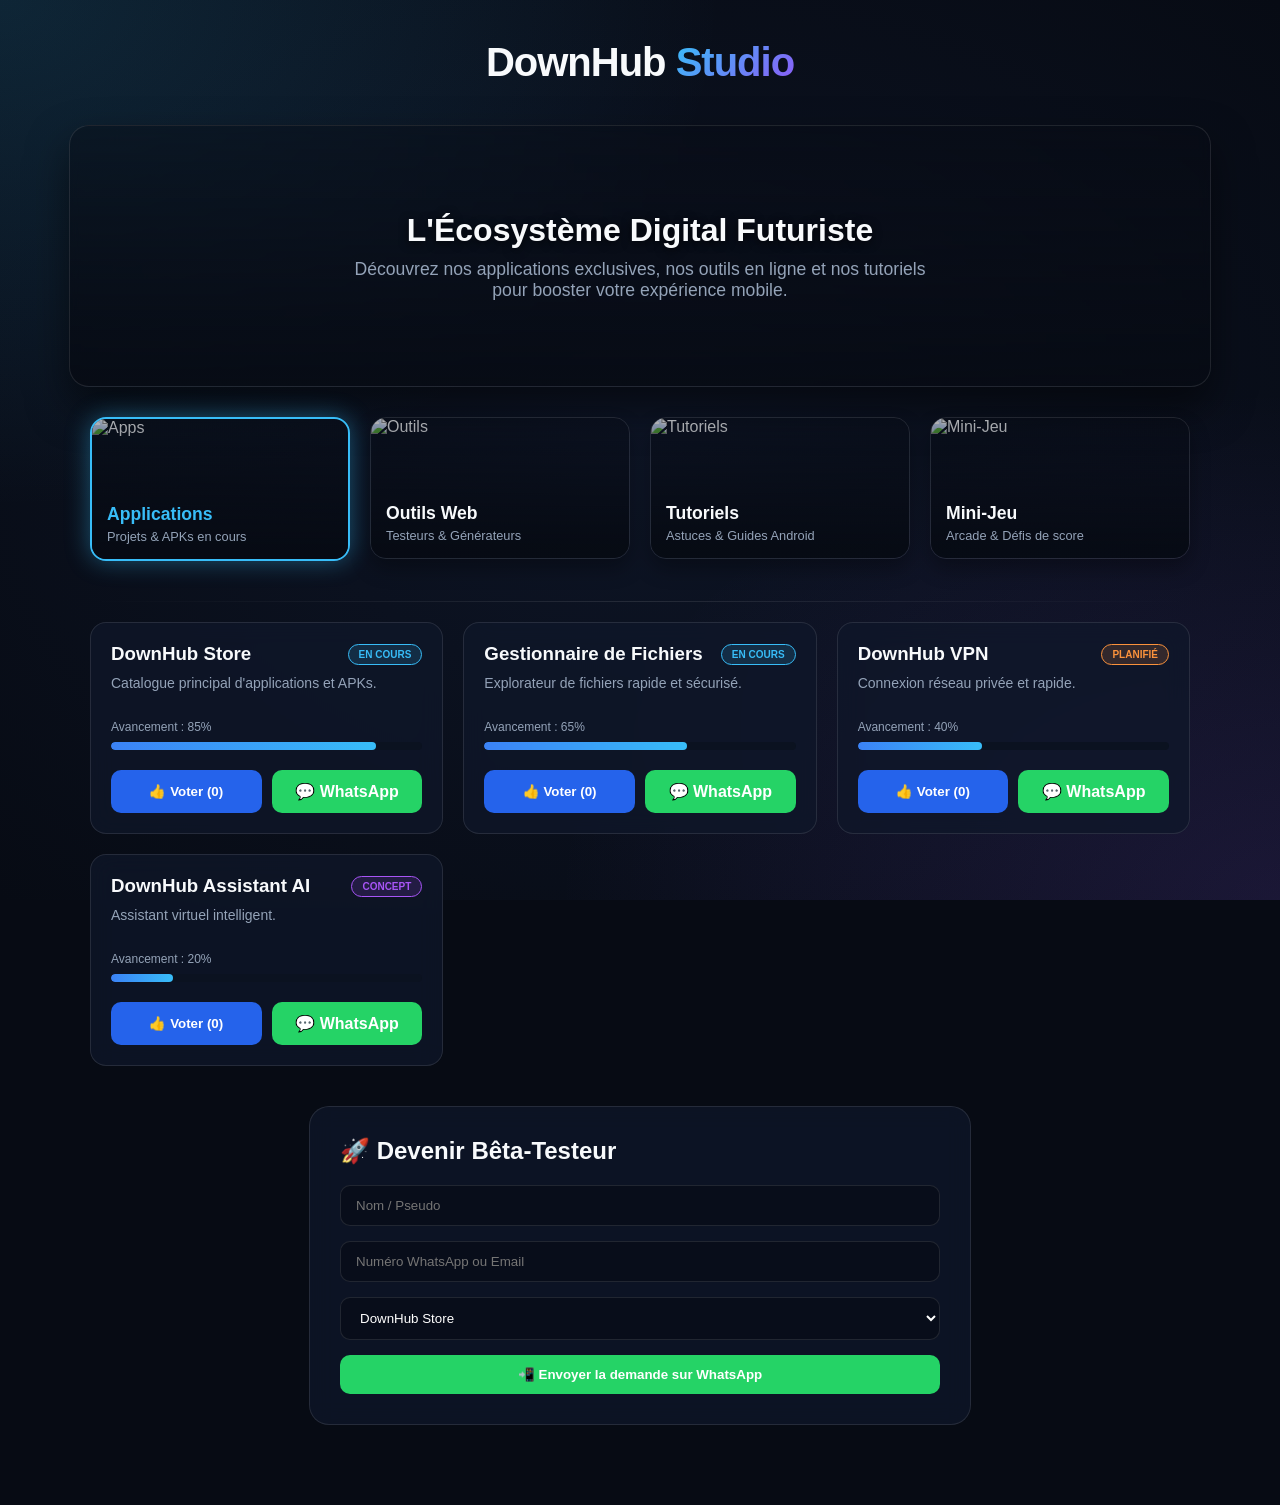
==== commit 9ec40a4f: "Update index.html" ====
--- a/index.html
+++ b/index.html
@@ -3,7 +3,7 @@
 <head>
     <meta charset="UTF-8">
     <meta name="viewport" content="width=device-width, initial-scale=1.0">
-    <title>DownHub Studio — Hub d'Apps & Outils</title>
+    <title>DownHub Studio — Plateforme Officielle</title>
 
     <!-- Google Analytics (gtag.js) -->
     <script async src="https://www.googletagmanager.com/gtag/js?id=G-770R1VEX1R"></script>
@@ -17,326 +17,468 @@
 
     <style>
         :root {
-            --bg-color: #0b1120;
-            --card-bg: rgba(19, 30, 54, 0.85);
-            --accent: #38bdf8;
+            --bg-color: #070b14;
+            --card-bg: rgba(15, 23, 42, 0.75);
+            --card-border: rgba(255, 255, 255, 0.1);
+            --accent-cyan: #38bdf8;
+            --accent-blue: #3b82f6;
+            --accent-purple: #8b5cf6;
             --whatsapp-color: #25d366;
-            --text-color: #f8fafc;
-            --border-color: rgba(255, 255, 255, 0.08);
-            --ad-bg: rgba(30, 41, 59, 0.5);
+            --text-main: #f8fafc;
+            --text-muted: #94a3b8;
         }
 
         body {
-            font-family: -apple-system, BlinkMacSystemFont, "Segoe UI", Roboto, Helvetica, Arial, sans-serif;
+            font-family: 'Segoe UI', -apple-system, BlinkMacSystemFont, Roboto, sans-serif;
             background-color: var(--bg-color);
             background-image: 
-                radial-gradient(at 0% 0%, rgba(56, 189, 248, 0.12) 0px, transparent 50%),
-                radial-gradient(at 100% 100%, rgba(37, 211, 102, 0.08) 0px, transparent 50%);
+                radial-gradient(at 0% 0%, rgba(56, 189, 248, 0.15) 0px, transparent 40%),
+                radial-gradient(at 100% 100%, rgba(139, 92, 246, 0.15) 0px, transparent 40%),
+                radial-gradient(at 50% 50%, rgba(15, 23, 42, 0.8) 0px, transparent 100%);
             background-attachment: fixed;
-            color: var(--text-color);
+            color: var(--text-main);
             margin: 0;
-            padding: 20px;
+            padding: 0;
             min-height: 100vh;
         }
 
-        header { text-align: center; padding: 20px 0 10px; }
-        header h1 { color: var(--accent); margin: 0 0 10px 0; font-size: 2.2rem; cursor: pointer; user-select: none; }
-        header p { color: #94a3b8; margin: 0; }
-
-        .nav-tabs {
-            display: flex;
-            justify-content: center;
-            gap: 10px;
-            margin: 25px 0 15px;
-            flex-wrap: wrap;
-        }
-
-        .tab-btn {
-            background: rgba(255,255,255,0.05);
-            border: 1px solid var(--border-color);
-            color: var(--text-color);
-            padding: 10px 20px;
-            border-radius: 30px;
+        /* HEADER & HERO BANNER */
+        header {
+            text-align: center;
+            padding: 40px 20px 20px;
+        }
+
+        header h1 {
+            color: var(--text-main);
+            font-size: 2.5rem;
+            margin: 0;
+            letter-spacing: -1px;
             cursor: pointer;
-            font-weight: bold;
-            transition: 0.3s;
-        }
-
-        .tab-btn.active, .tab-btn:hover {
-            background: var(--accent);
-            color: #000;
-        }
-
-        .section-content { display: none; }
-        .section-content.active { display: block; }
-
-        .container {
+            user-select: none;
+        }
+
+        header h1 span {
+            background: linear-gradient(135deg, var(--accent-cyan), var(--accent-purple));
+            -webkit-background-clip: text;
+            -webkit-text-fill-color: transparent;
+        }
+
+        .hero-banner {
             max-width: 1100px;
             margin: 20px auto;
+            height: 220px;
+            border-radius: 20px;
+            background: linear-gradient(rgba(7, 11, 20, 0.4), rgba(7, 11, 20, 0.9)), 
+                        url('https://images.unsplash.com/photo-1618005182384-a83a8bd57fbe?auto=format&fit=crop&w=1200&q=80') center/cover no-repeat;
+            display: flex;
+            flex-direction: column;
+            justify-content: center;
+            align-items: center;
+            text-align: center;
+            padding: 20px;
+            box-shadow: 0 20px 40px rgba(0,0,0,0.5);
+            border: 1px solid var(--card-border);
+            backdrop-filter: blur(5px);
+        }
+
+        .hero-banner h2 {
+            font-size: 2rem;
+            margin: 0 0 10px 0;
+            text-shadow: 0 2px 10px rgba(0,0,0,0.8);
+        }
+
+        .hero-banner p {
+            color: var(--text-muted);
+            font-size: 1.1rem;
+            max-width: 600px;
+            margin: 0;
+        }
+
+        /* BLOCS DE NAVIGATION EN HAUT (CARTES AVEC IMAGES) */
+        .navigation-blocks {
+            max-width: 1100px;
+            margin: 30px auto;
+            padding: 0 20px;
+            display: grid;
+            grid-template-columns: repeat(auto-fit, minmax(220px, 1fr));
+            gap: 20px;
+        }
+
+        .nav-card {
+            position: relative;
+            height: 140px;
+            border-radius: 16px;
+            overflow: hidden;
+            border: 1px solid var(--card-border);
+            cursor: pointer;
+            transition: all 0.3s cubic-bezier(0.4, 0, 0.2, 1);
+            box-shadow: 0 10px 20px rgba(0,0,0,0.3);
+        }
+
+        .nav-card img {
+            width: 100%;
+            height: 100%;
+            object-fit: cover;
+            transition: transform 0.5s ease;
+        }
+
+        .nav-card-overlay {
+            position: absolute;
+            inset: 0;
+            background: linear-gradient(to top, rgba(7, 11, 20, 0.95) 10%, rgba(7, 11, 20, 0.3));
+            display: flex;
+            flex-direction: column;
+            justify-content: flex-end;
+            padding: 15px;
+        }
+
+        .nav-card h3 {
+            margin: 0;
+            font-size: 1.1rem;
+            color: var(--text-main);
+            transition: color 0.3s;
+        }
+
+        .nav-card p {
+            margin: 4px 0 0;
+            font-size: 0.8rem;
+            color: var(--text-muted);
+        }
+
+        .nav-card:hover {
+            transform: translateY(-6px);
+            border-color: var(--accent-cyan);
+            box-shadow: 0 15px 30px rgba(56, 189, 248, 0.2);
+        }
+
+        .nav-card:hover img {
+            transform: scale(1.1);
+        }
+
+        .nav-card.active {
+            border: 2px solid var(--accent-cyan);
+            box-shadow: 0 0 25px rgba(56, 189, 248, 0.4);
+        }
+
+        .nav-card.active h3 {
+            color: var(--accent-cyan);
+        }
+
+        /* SEPARATEUR ET CONTENU PRINCIPAL */
+        .content-divider {
+            max-width: 1100px;
+            margin: 40px auto 20px;
+            height: 1px;
+            background: linear-gradient(90deg, transparent, var(--card-border), transparent);
+        }
+
+        .main-wrapper {
+            max-width: 1100px;
+            margin: 0 auto;
+            padding: 0 20px 40px;
+        }
+
+        .section-content { display: none; }
+        .section-content.active { display: block; animation: fadeIn 0.4s ease; }
+
+        @keyframes fadeIn {
+            from { opacity: 0; transform: translateY(10px); }
+            to { opacity: 1; transform: translateY(0); }
+        }
+
+        /* ADS BANNER */
+        .ad-banner {
+            background: rgba(15, 23, 42, 0.5);
+            border: 1px dashed var(--card-border);
+            border-radius: 12px;
+            padding: 15px;
+            text-align: center;
+            color: var(--text-muted);
+            font-size: 12px;
+            margin: 20px 0;
+        }
+
+        /* CARTES D'APPLICATIONS */
+        .apps-grid {
             display: grid;
             grid-template-columns: repeat(auto-fit, minmax(300px, 1fr));
             gap: 20px;
         }
 
-        /* BANNIÈRES PUB PLACEHOLDERS */
-        .ad-banner {
-            max-width: 1100px;
-            margin: 20px auto;
-            background: var(--ad-bg);
-            border: 1px dashed rgba(255, 255, 255, 0.2);
-            border-radius: 12px;
-            padding: 15px;
-            text-align: center;
-            color: #64748b;
-            font-size: 13px;
-        }
-
-        .card {
-            background-color: var(--card-bg);
+        .app-card {
+            background: var(--card-bg);
             border-radius: 16px;
             padding: 20px;
-            border: 1px solid var(--border-color);
-            box-shadow: 0 10px 30px rgba(0, 0, 0, 0.35);
+            border: 1px solid var(--card-border);
+            backdrop-filter: blur(12px);
             display: flex;
             flex-direction: column;
             justify-content: space-between;
         }
 
         .badge {
-            padding: 4px 8px;
+            padding: 4px 10px;
             border-radius: 20px;
-            font-size: 11px;
-            font-weight: bold;
-        }
-        .badge-encours { background: rgba(56, 189, 248, 0.2); color: #38bdf8; border: 1px solid #38bdf8; }
-        .badge-planifie { background: rgba(251, 146, 60, 0.2); color: #fb923c; border: 1px solid #fb923c; }
-        .badge-concept { background: rgba(168, 85, 247, 0.2); color: #a855f7; border: 1px solid #a855f7; }
+            font-size: 10px;
+            font-weight: 700;
+            text-transform: uppercase;
+        }
+        .badge-encours { background: rgba(56, 189, 248, 0.15); color: var(--accent-cyan); border: 1px solid var(--accent-cyan); }
+        .badge-planifie { background: rgba(251, 146, 60, 0.15); color: #fb923c; border: 1px solid #fb923c; }
+        .badge-concept { background: rgba(168, 85, 247, 0.15); color: #a855f7; border: 1px solid #a855f7; }
 
         .progress-bar-bg {
-            background-color: #0b1220;
+            background: #0b1220;
             border-radius: 10px;
-            height: 10px;
+            height: 8px;
             width: 100%;
             overflow: hidden;
             margin-top: 8px;
-            border: 1px solid #1e293b;
-        }
-
-        .progress-bar-fill { background-color: var(--accent); height: 100%; border-radius: 10px; }
-
-        .btn-group { display: flex; gap: 10px; margin-top: 15px; }
+        }
+
+        .progress-bar-fill { background: linear-gradient(90deg, var(--accent-blue), var(--accent-cyan)); height: 100%; border-radius: 10px; }
+
+        .btn-group { display: flex; gap: 10px; margin-top: 20px; }
 
         .btn-action {
-            padding: 10px;
-            border-radius: 8px;
-            font-weight: bold;
+            padding: 12px;
+            border-radius: 10px;
+            font-weight: 600;
             border: none;
             cursor: pointer;
             text-align: center;
             text-decoration: none;
             flex: 1;
-            background: var(--accent);
+            background: var(--accent-cyan);
             color: #000;
-        }
-
-        /* --- STYLES OUTILS --- */
+            transition: 0.2s;
+        }
+        .btn-action:hover { opacity: 0.9; transform: scale(0.98); }
+
+        /* OUTILS ET TUTOS */
         .tool-box {
             background: var(--card-bg);
             border-radius: 16px;
             padding: 25px;
-            border: 1px solid var(--border-color);
+            border: 1px solid var(--card-border);
+            backdrop-filter: blur(12px);
             max-width: 600px;
             margin: 20px auto;
         }
 
-        /* --- STYLES BLOG --- */
         .blog-grid {
             display: grid;
             grid-template-columns: repeat(auto-fit, minmax(280px, 1fr));
             gap: 20px;
-            max-width: 1100px;
-            margin: 20px auto;
         }
 
         .blog-card {
             background: var(--card-bg);
-            border: 1px solid var(--border-color);
-            border-radius: 12px;
+            border: 1px solid var(--card-border);
+            border-radius: 16px;
             padding: 20px;
             cursor: pointer;
-            transition: 0.2s;
-        }
-        .blog-card:hover { transform: translateY(-4px); border-color: var(--accent); }
-        .blog-card h3 { color: var(--accent); margin-top: 0; }
-
-        /* --- GAME STYLES --- */
+            backdrop-filter: blur(12px);
+            transition: 0.3s;
+        }
+        .blog-card:hover { transform: translateY(-4px); border-color: var(--accent-cyan); }
+
+        /* GAME */
         #game-container {
             text-align: center;
-            max-width: 500px;
+            max-width: 450px;
             margin: 20px auto;
             background: var(--card-bg);
-            padding: 20px;
-            border-radius: 16px;
-            border: 1px solid var(--border-color);
+            padding: 25px;
+            border-radius: 20px;
+            border: 1px solid var(--card-border);
+            backdrop-filter: blur(12px);
         }
         canvas {
-            background: #050b14;
-            border-radius: 8px;
-            border: 1px solid var(--border-color);
+            background: #030712;
+            border-radius: 12px;
+            border: 1px solid var(--card-border);
             width: 100%;
-            max-width: 400px;
+            max-width: 350px;
             touch-action: none;
         }
 
-        /* FORM BÊTA */
+        /* FORM */
         .form-section {
-            background-color: var(--card-bg);
-            border-radius: 16px;
-            padding: 25px;
+            background: var(--card-bg);
+            border-radius: 20px;
+            padding: 30px;
             max-width: 600px;
-            margin: 30px auto;
-            border: 1px solid var(--border-color);
-        }
-
-        input, select, button {
+            margin: 40px auto;
+            border: 1px solid var(--card-border);
+            backdrop-filter: blur(12px);
+        }
+
+        input, select {
             width: 100%;
-            padding: 12px;
-            margin-bottom: 12px;
-            border-radius: 8px;
-            border: 1px solid #334155;
-            background: rgba(11, 18, 32, 0.8);
+            padding: 12px 15px;
+            margin-bottom: 15px;
+            border-radius: 10px;
+            border: 1px solid var(--card-border);
+            background: rgba(7, 11, 20, 0.6);
             color: white;
             box-sizing: border-box;
-        }
-
-        .btn-submit {
-            background-color: var(--whatsapp-color);
-            color: white;
-            border: none;
-            cursor: pointer;
-            font-weight: bold;
-        }
-
-        /* DASHBOARD ADMIN CACHÉ */
+            outline: none;
+        }
+        input:focus, select:focus { border-color: var(--accent-cyan); }
+
+        /* ADMIN */
         #admin-panel {
             display: none;
-            background: #111827;
-            border: 1px solid var(--accent);
-            border-radius: 16px;
+            background: #0f172a;
+            border: 1px solid var(--accent-cyan);
+            border-radius: 20px;
             max-width: 900px;
             margin: 30px auto;
             padding: 25px;
-            box-shadow: 0 0 30px rgba(56, 189, 248, 0.15);
-        }
-
-        .admin-header { display: flex; justify-content: space-between; align-items: center; border-bottom: 1px solid #1e293b; padding-bottom: 15px; margin-bottom: 20px; }
+            box-shadow: 0 0 50px rgba(0, 0, 0, 0.8);
+        }
+
+        .admin-header { display: flex; justify-content: space-between; align-items: center; border-bottom: 1px solid var(--card-border); padding-bottom: 15px; margin-bottom: 20px; }
         .admin-grid { display: grid; grid-template-columns: repeat(auto-fit, minmax(200px, 1fr)); gap: 15px; margin-bottom: 25px; }
-        .stat-box { background: #1f2937; padding: 15px; border-radius: 10px; border: 1px solid #374151; }
-        .stat-box h4 { margin: 0; color: #9ca3af; font-size: 13px; }
-        .stat-box .number { font-size: 24px; font-weight: bold; color: var(--accent); margin-top: 5px; }
-        table { width: 100%; border-collapse: collapse; background: #1f2937; border-radius: 8px; overflow: hidden; }
-        th, td { padding: 12px 15px; text-align: left; border-bottom: 1px solid #374151; }
-        th { background: #111827; color: var(--accent); font-size: 14px; }
+        .stat-box { background: #1e293b; padding: 15px; border-radius: 12px; border: 1px solid var(--card-border); }
+        .stat-box h4 { margin: 0; color: var(--text-muted); font-size: 12px; }
+        .stat-box .number { font-size: 22px; font-weight: bold; color: var(--accent-cyan); margin-top: 5px; }
+        table { width: 100%; border-collapse: collapse; background: #1e293b; border-radius: 10px; overflow: hidden; }
+        th, td { padding: 12px 15px; text-align: left; border-bottom: 1px solid var(--card-border); }
+        th { background: #0f172a; color: var(--accent-cyan); font-size: 13px; }
     </style>
 </head>
 <body>
 
     <header>
-        <h1 id="site-title" title="DownHub Studio">⚡ DownHub Studio</h1>
-        <p>Applications, Tutoriels & Outils Gratuits</p>
+        <h1 id="site-title" title="DownHub Studio">DownHub <span>Studio</span></h1>
     </header>
 
-    <!-- EMPLACEMENT PUB HAUT PAGE -->
-    <div class="ad-banner">
-        📢 <em>Espace Publicitaire (AdSense / Monetag Banner 728x90)</em>
+    <!-- ACCUEIL BANNIÈRE CAPTIVANTE -->
+    <div class="hero-banner">
+        <h2>L'Écosystème Digital Futuriste</h2>
+        <p>Découvrez nos applications exclusives, nos outils en ligne et nos tutoriels pour booster votre expérience mobile.</p>
     </div>
 
-    <!-- NAVIGATION PRINCIPALE PAR ONGLETS -->
-    <div class="nav-tabs">
-        <button class="tab-btn active" onclick="switchTab('apps')">📱 Applications</button>
-        <button class="tab-btn" onclick="switchTab('tools')">🛠️ Outils Web</button>
-        <button class="tab-btn" onclick="switchTab('blog')">📚 Tutoriels & Astuces</button>
-        <button class="tab-btn" onclick="switchTab('game')">🎮 Mini-Jeu</button>
+    <!-- BLOCS DE NAVIGATION EN HAUT AVEC DES IMAGES -->
+    <div class="navigation-blocks">
+        <div class="nav-card active" onclick="switchTab('apps', this)">
+            <img src="https://images.unsplash.com/photo-1512941937669-90a1b58e7e9c?auto=format&fit=crop&w=500&q=80" alt="Apps">
+            <div class="nav-card-overlay">
+                <h3>Applications</h3>
+                <p>Projets & APKs en cours</p>
+            </div>
+        </div>
+
+        <div class="nav-card" onclick="switchTab('tools', this)">
+            <img src="https://images.unsplash.com/photo-1526374965328-7f61d4dc18c5?auto=format&fit=crop&w=500&q=80" alt="Outils">
+            <div class="nav-card-overlay">
+                <h3>Outils Web</h3>
+                <p>Testeurs & Générateurs</p>
+            </div>
+        </div>
+
+        <div class="nav-card" onclick="switchTab('blog', this)">
+            <img src="https://images.unsplash.com/photo-1498050108023-c5249f4df085?auto=format&fit=crop&w=500&q=80" alt="Tutoriels">
+            <div class="nav-card-overlay">
+                <h3>Tutoriels</h3>
+                <p>Astuces & Guides Android</p>
+            </div>
+        </div>
+
+        <div class="nav-card" onclick="switchTab('game', this)">
+            <img src="https://images.unsplash.com/photo-1550745165-9bc0b252726f?auto=format&fit=crop&w=500&q=80" alt="Mini-Jeu">
+            <div class="nav-card-overlay">
+                <h3>Mini-Jeu</h3>
+                <p>Arcade & Défis de score</p>
+            </div>
+        </div>
     </div>
 
-    <!-- SECTION 1: APPS -->
-    <div id="sec-apps" class="section-content active">
-        <main class="container" id="apps-container"></main>
-
-        <section class="form-section">
-            <h2>🚀 Devenir Bêta-Testeur</h2>
-            <form id="beta-form">
-                <input type="text" id="userName" required placeholder="Nom / Pseudo">
-                <input type="text" id="userEmail" required placeholder="Numéro WhatsApp ou Email">
-                <select id="appSelect"></select>
-                <button type="submit" class="btn-submit">📲 Envoyer la demande sur WhatsApp</button>
-            </form>
-        </section>
-    </div>
-
-    <!-- SECTION 2: OUTILS WEB -->
-    <div id="sec-tools" class="section-content">
-        <div class="tool-box">
-            <h3>⚡ Testeur de Vitesse Réseau</h3>
-            <p style="color:#94a3b8; font-size: 14px;">Testez la latence et l'estimation de débit de votre connexion.</p>
-            <button class="btn-action" onclick="runSpeedTest()">🚀 Lancer le test</button>
-            <div id="speed-result" style="margin-top: 15px; font-weight: bold; color: var(--accent);"></div>
-        </div>
-
-        <!-- EMPLACEMENT PUB MILIEU -->
-        <div class="ad-banner">📢 <em>Espace Publicitaire In-Feed (300x250)</em></div>
-
-        <div class="tool-box">
-            <h3>🔐 Générateur de Mot de Passe Sécurisé</h3>
-            <p style="color:#94a3b8; font-size: 14px;">Générez un mot de passe ultra-sécurisé et incrackable en un clic.</p>
-            <input type="text" id="generated-pwd" readonly placeholder="Cliquez sur générer...">
-            <button class="btn-action" onclick="generatePassword()">🎲 Générer Mot de Passe</button>
-            <button class="btn-action" style="background:#2563eb; color:white; margin-top:8px;" onclick="copyPassword()">📋 Copier le mot de passe</button>
-        </div>
-    </div>
-
-    <!-- SECTION 3: TUTORIELS & BLOG -->
-    <div id="sec-blog" class="section-content">
-        <div class="blog-grid">
-            <div class="blog-card" onclick="openBlog(' Comment libérer de l\'espace de stockage sans supprimer vos photos ?', 'Pour optimiser votre smartphone Android :\n1. Allez dans Paramètres > Stockage > Données en cache et effacez-les.\n2. Utilisez l\'application Google Files pour repérer les fichiers dupliqués.\n3. Supprimez les dossiers résiduels de WhatsApp (WhatsApp > Media > WhatsApp Images > Sent).')">
-                <span class="badge badge-encours">Optimisation</span>
-                <h3 style="margin: 10px 0 5px;">Comment libérer de l'espace sur Android ?</h3>
-                <p style="color:#94a3b8; font-size: 13px;">Découvrez 3 méthodes efficaces pour nettoyer les fichiers cachés et gagner plusieurs gigas.</p>
-            </div>
-
-            <div class="blog-card" onclick="openBlog(' Protéger sa vie privée sur Smartphone', 'Conseils de sécurité essentiels :\n1. Ne téléchargez jamais de fichiers APK depuis des sources non fiables.\n2. Vérifiez les autorisations accordées à vos applications (Paramètres > Confidentialité).\n3. Utilisez un VPN sécurisé lors des connexions aux Wi-Fi publics.')">
-                <span class="badge badge-planifie">Sécurité</span>
-                <h3 style="margin: 10px 0 5px;">3 Règles d'or pour sécuriser son téléphone</h3>
-                <p style="color:#94a3b8; font-size: 13px;">Évitez les logiciels malveillants et protégez vos données personnelles facilement.</p>
-            </div>
-
-            <div class="blog-card" onclick="openBlog(' Booster la vitesse de son smartphone', 'Accélérer Android :\n1. Activez les options développeurs (cliquez 7 fois sur Numéro de build).\n2. Réduisez l échelle des animations à 0.5x.\n3. Limitez les processus en arrière-plan.')">
-                <span class="badge badge-concept">Performance</span>
-                <h3 style="margin: 10px 0 5px;">Rendre son téléphone 2x plus rapide</h3>
-                <p style="color:#94a3b8; font-size: 13px;">Un réglage simple dans les options développeurs pour supprimer les lenteurs.</p>
-            </div>
-        </div>
-    </div>
-
-    <!-- SECTION 4: MINI-JEU -->
-    <div id="sec-game" class="section-content">
-        <div id="game-container">
-            <h2>⭐ DownHub Catch Game</h2>
-            <p style="color:#94a3b8; font-size: 13px;">Attrapez les étoiles bleues avec votre panier ! (Utilisez les flèches ⬅️ ➡️ ou glissez le doigt)</p>
-            <div style="font-size: 18px; font-weight: bold; margin-bottom: 10px; color: var(--accent);" id="game-score">Score : 0</div>
-            <canvas id="gameCanvas" width="320" height="320"></canvas>
-            <br>
-            <button class="btn-action" style="margin-top: 15px;" onclick="startGame()">▶️ Jouer / Recommencer</button>
-        </div>
-
-        <!-- EMPLACEMENT PUB SOUS LE JEU -->
-        <div class="ad-banner">📢 <em>Espace Publicitaire (AdSense Mobile / Native)</em></div>
+    <div class="content-divider"></div>
+
+    <!-- CONTENU PRINCIPAL (AFFICHÉ SOUS LES BLOCS) -->
+    <div class="main-wrapper">
+        
+        <!-- SECTION 1: APPLICATIONS -->
+        <div id="sec-apps" class="section-content active">
+            <div class="apps-grid" id="apps-container"></div>
+
+            <section class="form-section">
+                <h2 style="margin-top: 0;">🚀 Devenir Bêta-Testeur</h2>
+                <form id="beta-form">
+                    <input type="text" id="userName" required placeholder="Nom / Pseudo">
+                    <input type="text" id="userEmail" required placeholder="Numéro WhatsApp ou Email">
+                    <select id="appSelect"></select>
+                    <button type="submit" class="btn-action" style="background:var(--whatsapp-color); color:white; width: 100%;">📲 Envoyer la demande sur WhatsApp</button>
+                </form>
+            </section>
+        </div>
+
+        <!-- SECTION 2: OUTILS WEB -->
+        <div id="sec-tools" class="section-content">
+            <div class="tool-box">
+                <h3 style="margin-top:0;">⚡ Testeur de Vitesse Réseau</h3>
+                <p style="color:var(--text-muted); font-size: 14px;">Analyse en temps réel de votre latence et débit de téléchargement.</p>
+                <button class="btn-action" onclick="runSpeedTest()">Lancer le test</button>
+                <div id="speed-result" style="margin-top: 15px; font-weight: bold; color: var(--accent-cyan);"></div>
+            </div>
+
+            <div class="ad-banner">📢 Espace Publicitaire (AdSense Banner 728x90)</div>
+
+            <div class="tool-box">
+                <h3 style="margin-top:0;">🔐 Générateur de Mot de Passe</h3>
+                <p style="color:var(--text-muted); font-size: 14px;">Générez des mots de passe robustes et sécurisés.</p>
+                <input type="text" id="generated-pwd" readonly placeholder="Cliquez sur générer...">
+                <button class="btn-action" onclick="generatePassword()">Générer Mot de Passe</button>
+                <button class="btn-action" style="background:#2563eb; color:white; margin-top:8px;" onclick="copyPassword()">Copier</button>
+            </div>
+        </div>
+
+        <!-- SECTION 3: TUTORIELS & BLOG -->
+        <div id="sec-blog" class="section-content">
+            <div class="blog-grid">
+                <div class="blog-card" onclick="openBlog(' Libérer du stockage Android', '1. Allez dans Paramètres > Stockage.\n2. Videz le cache des applications volumineuses.\n3. Supprimez les fichiers de sous-dossiers WhatsApp Media.')">
+                    <span class="badge badge-encours">Optimisation</span>
+                    <h3 style="margin: 10px 0 5px;">Comment libérer de l\'espace sur Android ?</h3>
+                    <p style="color:var(--text-muted); font-size: 13px;">Gagnez plusieurs gigas rapidement grâce à ces méthodes simples.</p>
+                </div>
+
+                <div class="blog-card" onclick="openBlog(' Sécurité Smartphone', '1. Ne téléchargez pas d APK inconnus.\n2. Vérifiez les autorisations d accès.\n3. Utilisez un VPN sur les Wi-Fi publics.')">
+                    <span class="badge badge-planifie">Sécurité</span>
+                    <h3 style="margin: 10px 0 5px;">3 Règles d\'or pour sécuriser son téléphone</h3>
+                    <p style="color:var(--text-muted); font-size: 13px;">Mettez à l\'abri vos données personnelles des logiciels malveillants.</p>
+                </div>
+
+                <div class="blog-card" onclick="openBlog(' Accélérer Android', '1. Activez les Options Développeurs.\n2. Passez l échelle d animation de 1.0x à 0.5x.\n3. Profitez d un téléphone plus réactif.')">
+                    <span class="badge badge-concept">Performance</span>
+                    <h3 style="margin: 10px 0 5px;">Rendre son téléphone 2x plus rapide</h3>
+                    <p style="color:var(--text-muted); font-size: 13px;">Débloquez la vitesse maximale grâce à une option cachée.</p>
+                </div>
+            </div>
+        </div>
+
+        <!-- SECTION 4: MINI-JEU -->
+        <div id="sec-game" class="section-content">
+            <div id="game-container">
+                <h2 style="margin-top:0;">⭐ DownHub Catch</h2>
+                <p style="color:var(--text-muted); font-size: 13px;">Attrapez les orbes lumineuses pour marquer des points !</p>
+                <div style="font-size: 20px; font-weight: bold; margin-bottom: 12px; color: var(--accent-cyan);" id="game-score">Score : 0</div>
+                <canvas id="gameCanvas" width="320" height="320"></canvas>
+                <br>
+                <button class="btn-action" style="margin-top: 15px;" onclick="startGame()">▶️ Jouer</button>
+            </div>
+
+            <div class="ad-banner">📢 Espace Publicitaire (AdSense / Native Ad)</div>
+        </div>
+
     </div>
 
     <!-- PANNEAU ADMIN CACHÉ -->
     <div id="admin-panel">
         <div class="admin-header">
-            <h2 style="margin:0; color: var(--accent);">📊 Panneau Administrateur</h2>
+            <h2 style="margin:0; color: var(--accent-cyan);">📊 Panneau Administrateur</h2>
             <button onclick="document.getElementById('admin-panel').style.display='none'" style="background:none; border:none; color:white; cursor:pointer; font-size: 18px;">✕ Fermer</button>
         </div>
 
@@ -380,12 +522,12 @@
             { id: "downhub-ai", title: "DownHub Assistant AI", desc: "Assistant virtuel intelligent.", status: "CONCEPT", badgeClass: "badge-concept", progress: 20 }
         ];
 
-        // GESTION DES ONGLETS
-        function switchTab(tabName) {
-            document.querySelectorAll('.tab-btn').forEach(btn => btn.classList.remove('active'));
+        // GESTION DES BLOCS DE NAVIGATION
+        function switchTab(tabName, cardElement) {
+            document.querySelectorAll('.nav-card').forEach(card => card.classList.remove('active'));
             document.querySelectorAll('.section-content').forEach(sec => sec.classList.remove('active'));
 
-            event.target.classList.add('active');
+            cardElement.classList.add('active');
             document.getElementById(`sec-${tabName}`).classList.add('active');
 
             if (tabName === 'game') startGame();
@@ -404,16 +546,16 @@
                 const waUrl = `https://wa.me/${WHATSAPP_NUMBER}?text=${encodeURIComponent(`Bonjour ! Je vous contacte au sujet de : ${app.title}`)}`;
 
                 container.innerHTML += `
-                    <div class="card">
+                    <div class="app-card">
                         <div>
                             <div style="display:flex; justify-content:space-between; align-items:center;">
                                 <h3 style="margin:0;">${app.title}</h3>
                                 <span class="badge ${app.badgeClass}">${app.status}</span>
                             </div>
-                            <p style="color:#94a3b8; font-size: 14px; margin-top: 10px;">${app.desc}</p>
+                            <p style="color:var(--text-muted); font-size: 14px; margin-top: 10px;">${app.desc}</p>
                         </div>
                         <div>
-                            <div style="font-size: 12px; margin-top: 15px;">Avancement : ${app.progress}%</div>
+                            <div style="font-size: 12px; margin-top: 15px; color: var(--text-muted);">Avancement : ${app.progress}%</div>
                             <div class="progress-bar-bg"><div class="progress-bar-fill" style="width: ${app.progress}%;"></div></div>
                             <div class="btn-group">
                                 <button class="btn-action" style="background:#2563eb; color:white;" onclick="vote('${app.id}')">${hasVoted ? '✓ Voté' : '👍 Voter'} (${votes})</button>
@@ -441,7 +583,7 @@
         // OUTILS LOGIQUE
         function runSpeedTest() {
             const res = document.getElementById('speed-result');
-            res.innerText = "⏳ Analyse de la connexion en cours...";
+            res.innerText = "⏳ Test de connexion en cours...";
             const start = Date.now();
             
             setTimeout(() => {
@@ -467,12 +609,11 @@
             alert("Mot de passe copié !");
         }
 
-        // BLOG MODAL
         function openBlog(title, text) {
             alert(`📌 ${title}\n\n${text}`);
         }
 
-        // MINI JEU LOGIQUE (CANVAS)
+        // JEU CANVA
         let canvas, ctx, playerX, score, gameInterval, star;
 
         function startGame() {
@@ -487,7 +628,6 @@
             if (gameInterval) clearInterval(gameInterval);
             gameInterval = setInterval(updateGame, 1000 / 60);
 
-            // Contrôles
             document.onkeydown = (e) => {
                 if (e.key === "ArrowLeft" && playerX > 0) playerX -= 20;
                 if (e.key === "ArrowRight" && playerX < canvas.width - 50) playerX += 20;
@@ -503,32 +643,28 @@
         function updateGame() {
             ctx.clearRect(0, 0, canvas.width, canvas.height);
 
-            // Dessiner le joueur (panier)
             ctx.fillStyle = "#38bdf8";
             ctx.fillRect(playerX, canvas.height - 15, 50, 10);
 
-            // Dessiner l'étoile
-            ctx.fillStyle = "#f59e0b";
+            ctx.fillStyle = "#38bdf8";
             ctx.beginPath();
             ctx.arc(star.x + 10, star.y + 10, 8, 0, Math.PI * 2);
             ctx.fill();
 
             star.y += star.speed;
 
-            // Collision
             if (star.y + 10 >= canvas.height - 15 && star.x >= playerX - 10 && star.x <= playerX + 50) {
                 score += 10;
                 document.getElementById('game-score').innerText = `Score : ${score}`;
                 star = { x: Math.random() * (canvas.width - 20), y: 0, speed: star.speed + 0.3 };
             }
 
-            // Perdu / Recommencer étoile
             if (star.y > canvas.height) {
                 star = { x: Math.random() * (canvas.width - 20), y: 0, speed: 3 };
             }
         }
 
-        // ADMIN DISCRET
+        // ADMIN SECRET
         function openAdmin() {
             const pwd = prompt("Entrez le mot de passe Administrateur :");
             if (pwd === ADMIN_PASSWORD) {
@@ -572,6 +708,12 @@
             setTimeout(() => { clickCount = 0; }, 1000);
         });
 
+        document.getElementById('beta-form').addEventListener('submit', (e) => {
+            e.preventDefault();
+            const text = `🚀 *INSCRIPTION BÊTA TEST*\n\n👤 *Nom* : ${document.getElementById('userName').value}\n📞 *Contact* : ${document.getElementById('userEmail').value}\n📱 *App* : ${document.getElementById('appSelect').value}`;
+            window.open(`https://wa.me/${WHATSAPP_NUMBER}?text=${encodeURIComponent(text)}`, '_blank');
+        });
+
         renderApps();
     </script>
 </body>
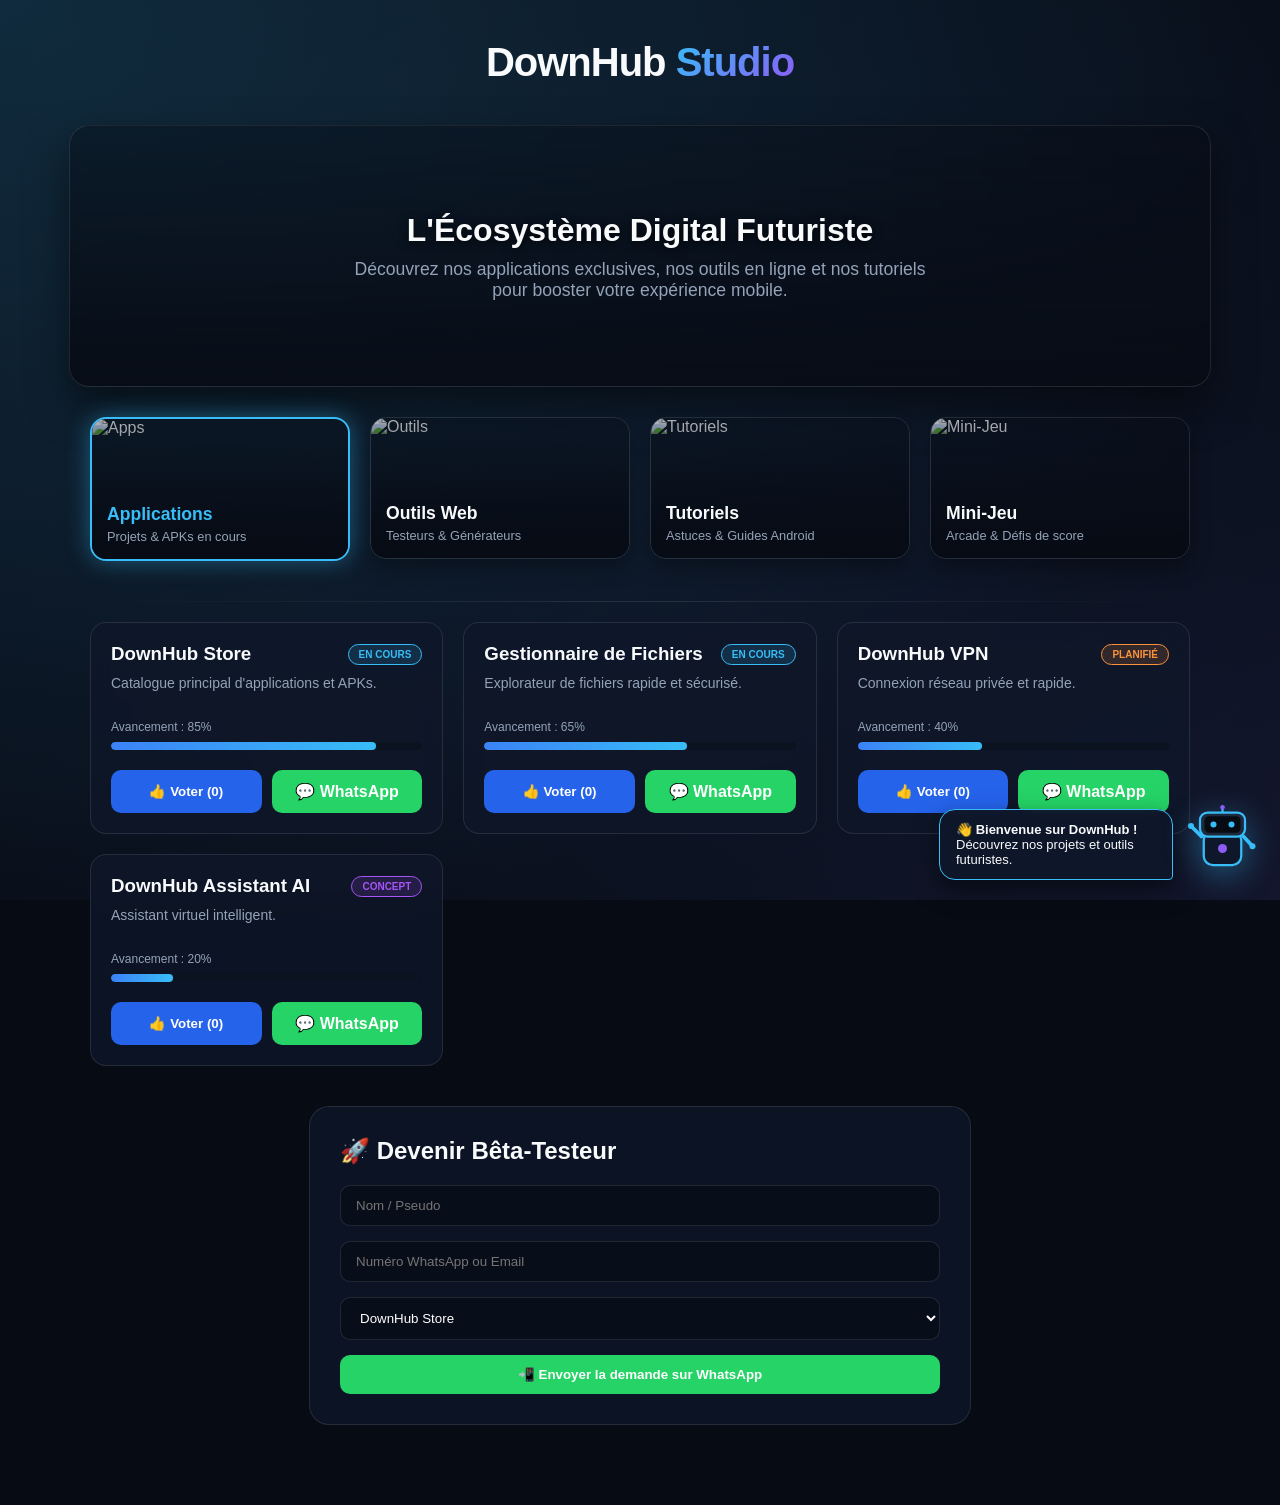
==== commit 756956a4: "Update index.html" ====
--- a/index.html
+++ b/index.html
@@ -28,21 +28,30 @@
             --text-muted: #94a3b8;
         }
 
+        /* ANIMATION DU FOND DU SITE (GRADIENT WAVE) */
         body {
             font-family: 'Segoe UI', -apple-system, BlinkMacSystemFont, Roboto, sans-serif;
             background-color: var(--bg-color);
             background-image: 
-                radial-gradient(at 0% 0%, rgba(56, 189, 248, 0.15) 0px, transparent 40%),
-                radial-gradient(at 100% 100%, rgba(139, 92, 246, 0.15) 0px, transparent 40%),
+                radial-gradient(at 0% 0%, rgba(56, 189, 248, 0.18) 0px, transparent 50%),
+                radial-gradient(at 100% 100%, rgba(139, 92, 246, 0.18) 0px, transparent 50%),
                 radial-gradient(at 50% 50%, rgba(15, 23, 42, 0.8) 0px, transparent 100%);
+            background-size: 150% 150%;
+            animation: bgGradientMove 12s ease infinite alternate;
             background-attachment: fixed;
             color: var(--text-main);
             margin: 0;
             padding: 0;
             min-height: 100vh;
-        }
-
-        /* HEADER & HERO BANNER */
+            overflow-x: hidden;
+        }
+
+        @keyframes bgGradientMove {
+            0% { background-position: 0% 50%; }
+            100% { background-position: 100% 50%; }
+        }
+
+        /* HEADER */
         header {
             text-align: center;
             padding: 40px 20px 20px;
@@ -55,6 +64,11 @@
             letter-spacing: -1px;
             cursor: pointer;
             user-select: none;
+            transition: transform 0.3s ease;
+        }
+
+        header h1:hover {
+            transform: scale(1.03);
         }
 
         header h1 span {
@@ -63,6 +77,7 @@
             -webkit-text-fill-color: transparent;
         }
 
+        /* HERO BANNER AVEC EFFET REFLET GLASSMORPHISM */
         .hero-banner {
             max-width: 1100px;
             margin: 20px auto;
@@ -79,12 +94,33 @@
             box-shadow: 0 20px 40px rgba(0,0,0,0.5);
             border: 1px solid var(--card-border);
             backdrop-filter: blur(5px);
+            position: relative;
+            overflow: hidden;
+        }
+
+        .hero-banner::before {
+            content: '';
+            position: absolute;
+            top: -50%;
+            left: -50%;
+            width: 200%;
+            height: 200%;
+            background: linear-gradient(45deg, transparent, rgba(255,255,255,0.05), transparent);
+            transform: rotate(25deg) translateX(-100%);
+            animation: sweepLight 8s infinite ease-in-out;
+        }
+
+        @keyframes sweepLight {
+            0% { transform: rotate(25deg) translateX(-100%); }
+            20% { transform: rotate(25deg) translateX(100%); }
+            100% { transform: rotate(25deg) translateX(100%); }
         }
 
         .hero-banner h2 {
             font-size: 2rem;
             margin: 0 0 10px 0;
             text-shadow: 0 2px 10px rgba(0,0,0,0.8);
+            z-index: 1;
         }
 
         .hero-banner p {
@@ -92,9 +128,10 @@
             font-size: 1.1rem;
             max-width: 600px;
             margin: 0;
-        }
-
-        /* BLOCS DE NAVIGATION EN HAUT (CARTES AVEC IMAGES) */
+            z-index: 1;
+        }
+
+        /* BLOCS DE NAVIGATION EN HAUT */
         .navigation-blocks {
             max-width: 1100px;
             margin: 30px auto;
@@ -111,7 +148,7 @@
             overflow: hidden;
             border: 1px solid var(--card-border);
             cursor: pointer;
-            transition: all 0.3s cubic-bezier(0.4, 0, 0.2, 1);
+            transition: all 0.4s cubic-bezier(0.175, 0.885, 0.32, 1.275);
             box-shadow: 0 10px 20px rgba(0,0,0,0.3);
         }
 
@@ -119,7 +156,7 @@
             width: 100%;
             height: 100%;
             object-fit: cover;
-            transition: transform 0.5s ease;
+            transition: transform 0.6s cubic-bezier(0.165, 0.84, 0.44, 1);
         }
 
         .nav-card-overlay {
@@ -130,13 +167,14 @@
             flex-direction: column;
             justify-content: flex-end;
             padding: 15px;
+            transition: background 0.3s ease;
         }
 
         .nav-card h3 {
             margin: 0;
             font-size: 1.1rem;
             color: var(--text-main);
-            transition: color 0.3s;
+            transition: color 0.3s, transform 0.3s;
         }
 
         .nav-card p {
@@ -146,13 +184,17 @@
         }
 
         .nav-card:hover {
-            transform: translateY(-6px);
+            transform: translateY(-8px) scale(1.02);
             border-color: var(--accent-cyan);
-            box-shadow: 0 15px 30px rgba(56, 189, 248, 0.2);
+            box-shadow: 0 15px 30px rgba(56, 189, 248, 0.25);
         }
 
         .nav-card:hover img {
-            transform: scale(1.1);
+            transform: scale(1.12);
+        }
+
+        .nav-card:hover h3 {
+            transform: translateX(4px);
         }
 
         .nav-card.active {
@@ -178,12 +220,18 @@
             padding: 0 20px 40px;
         }
 
-        .section-content { display: none; }
-        .section-content.active { display: block; animation: fadeIn 0.4s ease; }
-
-        @keyframes fadeIn {
-            from { opacity: 0; transform: translateY(10px); }
-            to { opacity: 1; transform: translateY(0); }
+        /* TRANSITIONS FLUIDES ENTRE SECTIONS */
+        .section-content { 
+            display: none; 
+            opacity: 0;
+            transform: translateY(15px);
+            transition: opacity 0.4s ease, transform 0.4s ease;
+        }
+
+        .section-content.active { 
+            display: block; 
+            opacity: 1;
+            transform: translateY(0);
         }
 
         /* ADS BANNER */
@@ -214,8 +262,16 @@
             display: flex;
             flex-direction: column;
             justify-content: space-between;
-        }
-
+            transition: transform 0.3s ease, border-color 0.3s ease, box-shadow 0.3s ease;
+        }
+
+        .app-card:hover {
+            transform: translateY(-5px);
+            border-color: rgba(56, 189, 248, 0.4);
+            box-shadow: 0 12px 25px rgba(0,0,0,0.4);
+        }
+
+        /* BADGES PULSANTS */
         .badge {
             padding: 4px 10px;
             border-radius: 20px;
@@ -223,10 +279,32 @@
             font-weight: 700;
             text-transform: uppercase;
         }
-        .badge-encours { background: rgba(56, 189, 248, 0.15); color: var(--accent-cyan); border: 1px solid var(--accent-cyan); }
-        .badge-planifie { background: rgba(251, 146, 60, 0.15); color: #fb923c; border: 1px solid #fb923c; }
-        .badge-concept { background: rgba(168, 85, 247, 0.15); color: #a855f7; border: 1px solid #a855f7; }
-
+
+        .badge-encours { 
+            background: rgba(56, 189, 248, 0.15); 
+            color: var(--accent-cyan); 
+            border: 1px solid var(--accent-cyan);
+            animation: pulse-cyan 2s infinite alternate;
+        }
+
+        @keyframes pulse-cyan {
+            0% { box-shadow: 0 0 4px rgba(56, 189, 248, 0.3); }
+            100% { box-shadow: 0 0 12px rgba(56, 189, 248, 0.8); }
+        }
+
+        .badge-planifie { 
+            background: rgba(251, 146, 60, 0.15); 
+            color: #fb923c; 
+            border: 1px solid #fb923c; 
+        }
+
+        .badge-concept { 
+            background: rgba(168, 85, 247, 0.15); 
+            color: #a855f7; 
+            border: 1px solid #a855f7; 
+        }
+
+        /* BARRE DE PROGRESSION ANIMEE */
         .progress-bar-bg {
             background: #0b1220;
             border-radius: 10px;
@@ -236,11 +314,20 @@
             margin-top: 8px;
         }
 
-        .progress-bar-fill { background: linear-gradient(90deg, var(--accent-blue), var(--accent-cyan)); height: 100%; border-radius: 10px; }
-
+        .progress-bar-fill { 
+            background: linear-gradient(90deg, var(--accent-blue), var(--accent-cyan)); 
+            height: 100%; 
+            border-radius: 10px;
+            width: 0%;
+            transition: width 1.2s cubic-bezier(0.22, 1, 0.36, 1);
+        }
+
+        /* BOUTONS AVEC EFFET RIPPLE / REFLET AU SURVOL */
         .btn-group { display: flex; gap: 10px; margin-top: 20px; }
 
         .btn-action {
+            position: relative;
+            overflow: hidden;
             padding: 12px;
             border-radius: 10px;
             font-weight: 600;
@@ -251,9 +338,33 @@
             flex: 1;
             background: var(--accent-cyan);
             color: #000;
-            transition: 0.2s;
-        }
-        .btn-action:hover { opacity: 0.9; transform: scale(0.98); }
+            transition: transform 0.2s ease, box-shadow 0.2s ease;
+        }
+
+        .btn-action::after {
+            content: '';
+            position: absolute;
+            top: -50%;
+            left: -50%;
+            width: 200%;
+            height: 200%;
+            background: linear-gradient(60deg, transparent, rgba(255, 255, 255, 0.3), transparent);
+            transform: rotate(30deg) translateX(-100%);
+            transition: transform 0.6s ease;
+        }
+
+        .btn-action:hover {
+            transform: translateY(-2px);
+            box-shadow: 0 6px 15px rgba(56, 189, 248, 0.3);
+        }
+
+        .btn-action:hover::after {
+            transform: rotate(30deg) translateX(100%);
+        }
+
+        .btn-action:active {
+            transform: scale(0.97);
+        }
 
         /* OUTILS ET TUTOS */
         .tool-box {
@@ -279,9 +390,13 @@
             padding: 20px;
             cursor: pointer;
             backdrop-filter: blur(12px);
-            transition: 0.3s;
-        }
-        .blog-card:hover { transform: translateY(-4px); border-color: var(--accent-cyan); }
+            transition: transform 0.3s ease, border-color 0.3s ease;
+        }
+        
+        .blog-card:hover { 
+            transform: translateY(-6px); 
+            border-color: var(--accent-cyan); 
+        }
 
         /* GAME */
         #game-container {
@@ -324,8 +439,77 @@
             color: white;
             box-sizing: border-box;
             outline: none;
+            transition: border-color 0.3s ease;
         }
         input:focus, select:focus { border-color: var(--accent-cyan); }
+
+        /* MASCOTTE ANIMÉE D'ACCUEIL (DOWNY) */
+        #mascot-container {
+            position: fixed;
+            bottom: 20px;
+            right: 20px;
+            z-index: 999;
+            display: flex;
+            align-items: flex-end;
+            gap: 12px;
+            pointer-events: none;
+        }
+
+        .mascot-dialog {
+            background: rgba(15, 23, 42, 0.95);
+            border: 1px solid var(--accent-cyan);
+            color: var(--text-main);
+            padding: 12px 16px;
+            border-radius: 16px 16px 4px 16px;
+            font-size: 13px;
+            max-width: 200px;
+            box-shadow: 0 10px 25px rgba(0,0,0,0.5);
+            backdrop-filter: blur(8px);
+            opacity: 0;
+            transform: translateY(10px) scale(0.9);
+            transition: all 0.4s cubic-bezier(0.175, 0.885, 0.32, 1.275);
+            pointer-events: auto;
+        }
+
+        .mascot-dialog.active {
+            opacity: 1;
+            transform: translateY(0) scale(1);
+        }
+
+        .mascot-avatar {
+            width: 75px;
+            height: 75px;
+            pointer-events: auto;
+            cursor: pointer;
+            filter: drop-shadow(0 8px 16px rgba(56, 189, 248, 0.4));
+            animation: mascotFloat 3s ease-in-out infinite;
+        }
+
+        @keyframes mascotFloat {
+            0%, 100% { transform: translateY(0); }
+            50% { transform: translateY(-8px); }
+        }
+
+        /* SVG MASCOTTE ANIMÉE */
+        .mascot-arm-left {
+            transform-origin: 25px 45px;
+            animation: waveArm 1.8s infinite ease-in-out;
+        }
+
+        @keyframes waveArm {
+            0%, 100% { transform: rotate(0deg); }
+            50% { transform: rotate(-35deg); }
+        }
+
+        .mascot-eye {
+            animation: blinkEye 4s infinite;
+            transform-origin: center;
+        }
+
+        @keyframes blinkEye {
+            0%, 90%, 100% { transform: scaleY(1); }
+            95% { transform: scaleY(0.1); }
+        }
 
         /* ADMIN */
         #admin-panel {
@@ -398,7 +582,7 @@
 
     <div class="content-divider"></div>
 
-    <!-- CONTENU PRINCIPAL (AFFICHÉ SOUS LES BLOCS) -->
+    <!-- CONTENU PRINCIPAL -->
     <div class="main-wrapper">
         
         <!-- SECTION 1: APPLICATIONS -->
@@ -473,6 +657,38 @@
             <div class="ad-banner">📢 Espace Publicitaire (AdSense / Native Ad)</div>
         </div>
 
+    </div>
+
+    <!-- MASCOTTE / BONHOMME ANIMÉ AVEC BULLE DE DIALOGUE -->
+    <div id="mascot-container">
+        <div class="mascot-dialog" id="mascot-bubble">
+            👋 <strong>Bienvenue sur DownHub !</strong><br>Découvrez nos projets et outils futuristes.
+        </div>
+        
+        <svg class="mascot-avatar" id="mascot-avatar" viewBox="0 0 100 100" onclick="triggerMascotSpeech()">
+            <!-- Corps Robot Futuriste -->
+            <rect x="25" y="35" width="50" height="45" rx="12" fill="#0f172a" stroke="#38bdf8" stroke-width="3"/>
+            <!-- Tête -->
+            <rect x="20" y="10" width="60" height="32" rx="10" fill="#1e293b" stroke="#38bdf8" stroke-width="3"/>
+            <!-- Écran Visage -->
+            <rect x="26" y="15" width="48" height="22" rx="6" fill="#070b14"/>
+            <!-- Yeux animés -->
+            <circle class="mascot-eye" cx="38" cy="26" r="4" fill="#38bdf8"/>
+            <circle class="mascot-eye" cx="62" cy="26" r="4" fill="#38bdf8"/>
+            <!-- Antenne -->
+            <line x1="50" y1="10" x2="50" y2="3" stroke="#38bdf8" stroke-width="3"/>
+            <circle cx="50" cy="3" r="3" fill="#8b5cf6"/>
+            <!-- Bras Gauche Animé (qui fait coucou) -->
+            <g class="mascot-arm-left">
+                <path d="M 22 42 L 8 28" stroke="#38bdf8" stroke-width="5" stroke-linecap="round"/>
+                <circle cx="8" cy="28" r="4" fill="#38bdf8"/>
+            </g>
+            <!-- Bras Droit -->
+            <path d="M 78 42 L 90 55" stroke="#38bdf8" stroke-width="5" stroke-linecap="round"/>
+            <circle cx="90" cy="55" r="4" fill="#38bdf8"/>
+            <!-- Coeur / Logo central -->
+            <circle cx="50" cy="58" r="6" fill="#8b5cf6"/>
+        </svg>
     </div>
 
     <!-- PANNEAU ADMIN CACHÉ -->
@@ -522,18 +738,30 @@
             { id: "downhub-ai", title: "DownHub Assistant AI", desc: "Assistant virtuel intelligent.", status: "CONCEPT", badgeClass: "badge-concept", progress: 20 }
         ];
 
-        // GESTION DES BLOCS DE NAVIGATION
+        // GESTION DES SECTIONS AVEC ANIMATION
         function switchTab(tabName, cardElement) {
             document.querySelectorAll('.nav-card').forEach(card => card.classList.remove('active'));
-            document.querySelectorAll('.section-content').forEach(sec => sec.classList.remove('active'));
+            
+            const currentActive = document.querySelector('.section-content.active');
+            if(currentActive) {
+                currentActive.style.opacity = '0';
+                currentActive.style.transform = 'translateY(15px)';
+                setTimeout(() => {
+                    currentActive.classList.remove('active');
+                    const nextSection = document.getElementById(`sec-${tabName}`);
+                    nextSection.classList.add('active');
+                    setTimeout(() => {
+                        nextSection.style.opacity = '1';
+                        nextSection.style.transform = 'translateY(0)';
+                    }, 50);
+                }, 300);
+            }
 
             cardElement.classList.add('active');
-            document.getElementById(`sec-${tabName}`).classList.add('active');
-
             if (tabName === 'game') startGame();
         }
 
-        // APPS RENDER
+        // APPS RENDER + ANIMATION BARRES
         function renderApps() {
             const container = document.getElementById('apps-container');
             const select = document.getElementById('appSelect');
@@ -556,7 +784,7 @@
                         </div>
                         <div>
                             <div style="font-size: 12px; margin-top: 15px; color: var(--text-muted);">Avancement : ${app.progress}%</div>
-                            <div class="progress-bar-bg"><div class="progress-bar-fill" style="width: ${app.progress}%;"></div></div>
+                            <div class="progress-bar-bg"><div class="progress-bar-fill" id="bar-${app.id}" style="width: 0%;"></div></div>
                             <div class="btn-group">
                                 <button class="btn-action" style="background:#2563eb; color:white;" onclick="vote('${app.id}')">${hasVoted ? '✓ Voté' : '👍 Voter'} (${votes})</button>
                                 <a href="${waUrl}" target="_blank" class="btn-action" style="background:var(--whatsapp-color); color:white;">💬 WhatsApp</a>
@@ -567,6 +795,14 @@
 
                 select.innerHTML += `<option value="${app.title}">${app.title}</option>`;
             });
+
+            // Animation progressive du remplissage des barres de progression
+            setTimeout(() => {
+                appsData.forEach(app => {
+                    const bar = document.getElementById(`bar-${app.id}`);
+                    if(bar) bar.style.width = `${app.progress}%`;
+                });
+            }, 200);
         }
 
         function vote(appId) {
@@ -613,7 +849,7 @@
             alert(`📌 ${title}\n\n${text}`);
         }
 
-        // JEU CANVA
+        // JEU CANVAS
         let canvas, ctx, playerX, score, gameInterval, star;
 
         function startGame() {
@@ -663,6 +899,37 @@
                 star = { x: Math.random() * (canvas.width - 20), y: 0, speed: 3 };
             }
         }
+
+        // MASCOTTE ACCUEIL ET INTERACTION
+        const mascotPhrases = [
+            "👋 Bienvenue sur DownHub Studio !",
+            "⚡ Testez nos outils web ultra-rapides !",
+            "📱 Votez pour vos applications préférées !",
+            "🕹️ Défiez le meilleur score dans le Mini-Jeu !"
+        ];
+        let phraseIdx = 0;
+
+        function triggerMascotSpeech() {
+            const bubble = document.getElementById('mascot-bubble');
+            phraseIdx = (phraseIdx + 1) % mascotPhrases.length;
+            bubble.innerHTML = mascotPhrases[phraseIdx];
+            bubble.classList.add('active');
+
+            setTimeout(() => {
+                bubble.classList.remove('active');
+            }, 4000);
+        }
+
+        // Déclenchement automatique du message de bienvenue à l'ouverture
+        window.addEventListener('load', () => {
+            setTimeout(() => {
+                const bubble = document.getElementById('mascot-bubble');
+                bubble.classList.add('active');
+                setTimeout(() => {
+                    bubble.classList.remove('active');
+                }, 5000);
+            }, 1000);
+        });
 
         // ADMIN SECRET
         function openAdmin() {
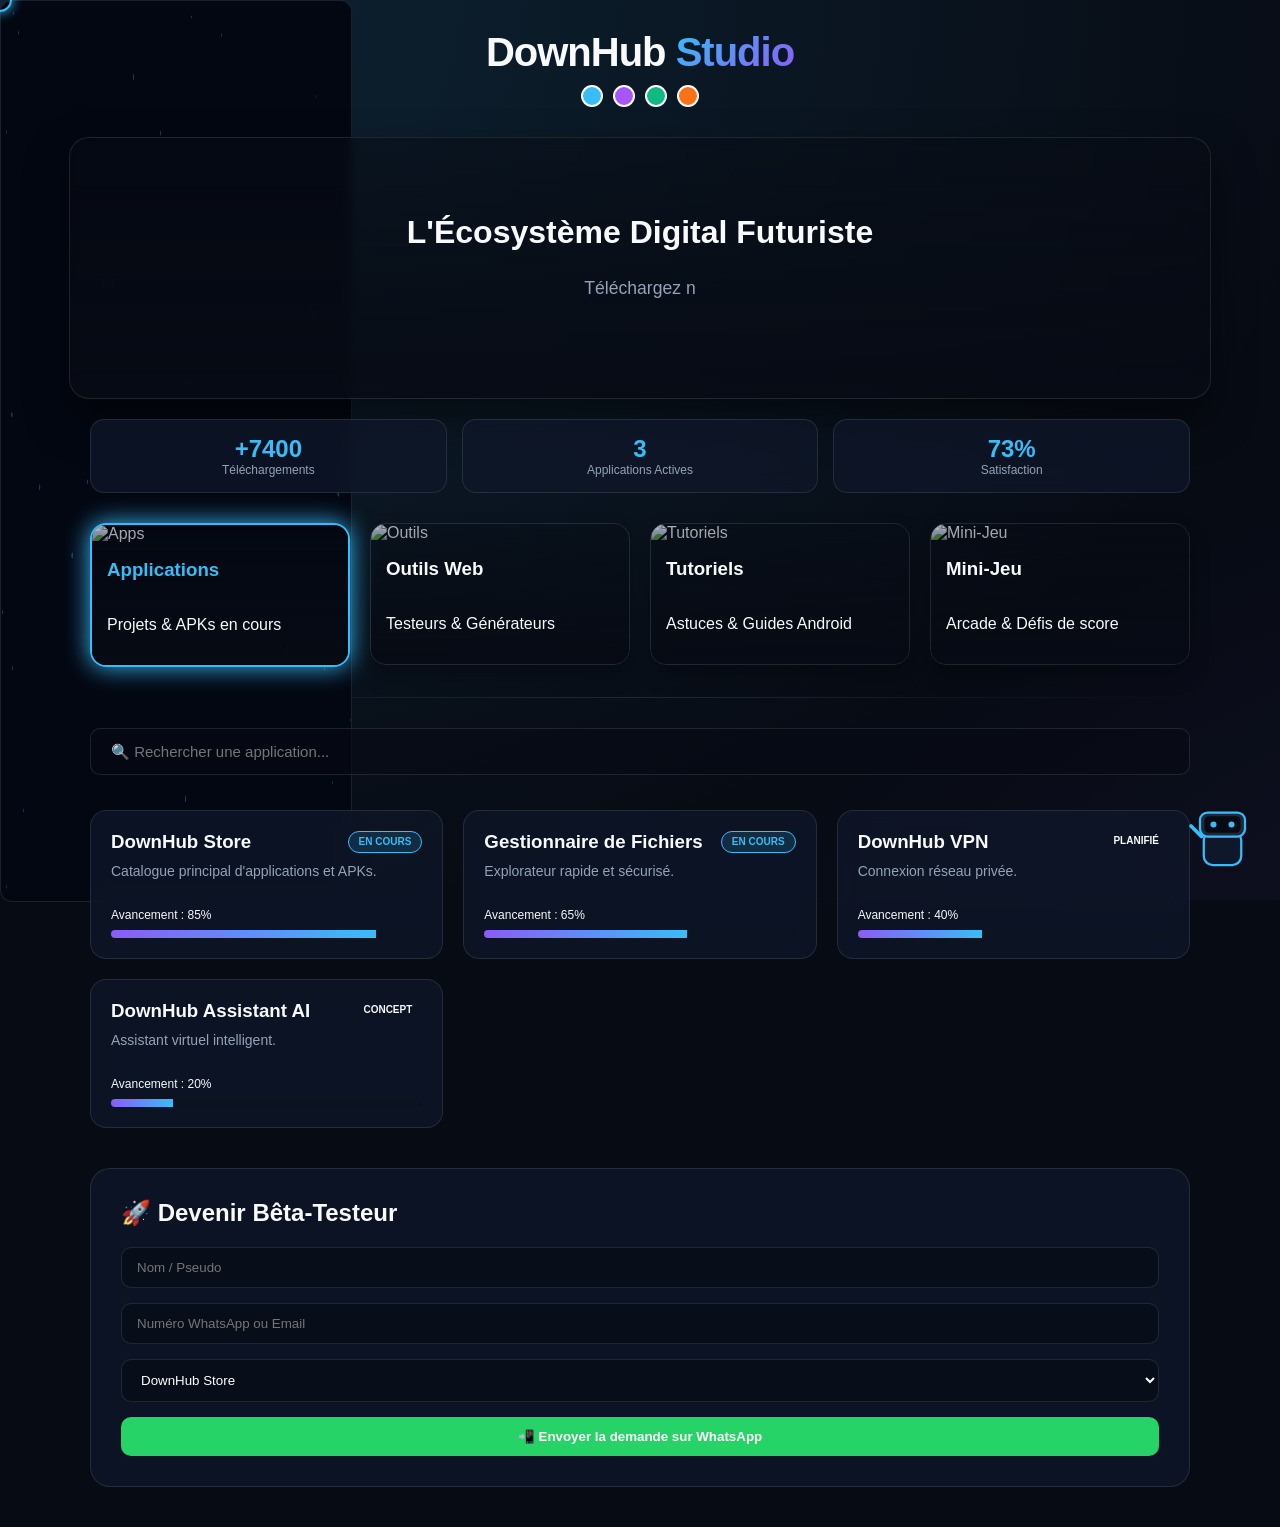
==== commit db06af7e: "Update index.html" ====
--- a/index.html
+++ b/index.html
@@ -11,37 +11,68 @@
       window.dataLayer = window.dataLayer || [];
       function gtag(){dataLayer.push(arguments);}
       gtag('js', new Date());
-
       gtag('config', 'G-770R1VEX1R');
     </script>
+
+    <!-- Canvas Confetti Library -->
+    <script src="https://cdn.jsdelivr.net/npm/canvas-confetti@1.5.1/dist/confetti.browser.min.js"></script>
 
     <style>
         :root {
             --bg-color: #070b14;
             --card-bg: rgba(15, 23, 42, 0.75);
             --card-border: rgba(255, 255, 255, 0.1);
-            --accent-cyan: #38bdf8;
-            --accent-blue: #3b82f6;
-            --accent-purple: #8b5cf6;
+            --accent-primary: #38bdf8;
+            --accent-secondary: #8b5cf6;
             --whatsapp-color: #25d366;
             --text-main: #f8fafc;
             --text-muted: #94a3b8;
         }
 
-        /* ANIMATION DU FOND DU SITE (GRADIENT WAVE) */
+        /* THÈMES COULEURS SYSTEM */
+        body.theme-purple { --accent-primary: #a855f7; --accent-secondary: #ec4899; }
+        body.theme-green { --accent-primary: #10b981; --accent-secondary: #3b82f6; }
+        body.theme-orange { --accent-primary: #f97316; --accent-secondary: #eab308; }
+
+        /* CURSEUR LUMINEUX CUSTOM */
+        #custom-cursor {
+            position: fixed;
+            width: 20px;
+            height: 20px;
+            border: 2px solid var(--accent-primary);
+            border-radius: 50%;
+            pointer-events: none;
+            transform: translate(-50%, -50%);
+            transition: width 0.2s, height 0.2s, background-color 0.2s;
+            z-index: 9999;
+            box-shadow: 0 0 12px var(--accent-primary);
+        }
+        #custom-cursor.hovered {
+            width: 40px;
+            height: 40px;
+            background: rgba(56, 189, 248, 0.15);
+        }
+
+        /* CANVAS PARTICULES EN ARRIÈRE-PLAN */
+        #particles-canvas {
+            position: fixed;
+            top: 0; left: 0;
+            width: 100%; height: 100%;
+            pointer-events: none;
+            z-index: 0;
+        }
+
         body {
             font-family: 'Segoe UI', -apple-system, BlinkMacSystemFont, Roboto, sans-serif;
             background-color: var(--bg-color);
             background-image: 
-                radial-gradient(at 0% 0%, rgba(56, 189, 248, 0.18) 0px, transparent 50%),
-                radial-gradient(at 100% 100%, rgba(139, 92, 246, 0.18) 0px, transparent 50%),
-                radial-gradient(at 50% 50%, rgba(15, 23, 42, 0.8) 0px, transparent 100%);
+                radial-gradient(at 0% 0%, rgba(56, 189, 248, 0.15) 0px, transparent 50%),
+                radial-gradient(at 100% 100%, rgba(139, 92, 246, 0.15) 0px, transparent 50%);
             background-size: 150% 150%;
             animation: bgGradientMove 12s ease infinite alternate;
             background-attachment: fixed;
             color: var(--text-main);
-            margin: 0;
-            padding: 0;
+            margin: 0; padding: 0;
             min-height: 100vh;
             overflow-x: hidden;
         }
@@ -51,10 +82,11 @@
             100% { background-position: 100% 50%; }
         }
 
-        /* HEADER */
         header {
             text-align: center;
-            padding: 40px 20px 20px;
+            padding: 30px 20px 10px;
+            position: relative;
+            z-index: 1;
         }
 
         header h1 {
@@ -64,26 +96,37 @@
             letter-spacing: -1px;
             cursor: pointer;
             user-select: none;
-            transition: transform 0.3s ease;
-        }
-
-        header h1:hover {
-            transform: scale(1.03);
         }
 
         header h1 span {
-            background: linear-gradient(135deg, var(--accent-cyan), var(--accent-purple));
+            background: linear-gradient(135deg, var(--accent-primary), var(--accent-secondary));
             -webkit-background-clip: text;
             -webkit-text-fill-color: transparent;
         }
 
-        /* HERO BANNER AVEC EFFET REFLET GLASSMORPHISM */
+        /* THÈME SWITCHER BOUTONS */
+        .theme-switcher {
+            display: flex;
+            justify-content: center;
+            gap: 10px;
+            margin-top: 10px;
+        }
+        .theme-dot {
+            width: 18px; height: 18px;
+            border-radius: 50%;
+            cursor: pointer;
+            border: 2px solid white;
+            transition: transform 0.2s;
+        }
+        .theme-dot:hover { transform: scale(1.2); }
+
+        /* HERO BANNER AVEC TYPEWRITER */
         .hero-banner {
             max-width: 1100px;
             margin: 20px auto;
             height: 220px;
             border-radius: 20px;
-            background: linear-gradient(rgba(7, 11, 20, 0.4), rgba(7, 11, 20, 0.9)), 
+            background: linear-gradient(rgba(7, 11, 20, 0.5), rgba(7, 11, 20, 0.9)), 
                         url('https://images.unsplash.com/photo-1618005182384-a83a8bd57fbe?auto=format&fit=crop&w=1200&q=80') center/cover no-repeat;
             display: flex;
             flex-direction: column;
@@ -95,43 +138,31 @@
             border: 1px solid var(--card-border);
             backdrop-filter: blur(5px);
             position: relative;
-            overflow: hidden;
-        }
-
-        .hero-banner::before {
-            content: '';
-            position: absolute;
-            top: -50%;
-            left: -50%;
-            width: 200%;
-            height: 200%;
-            background: linear-gradient(45deg, transparent, rgba(255,255,255,0.05), transparent);
-            transform: rotate(25deg) translateX(-100%);
-            animation: sweepLight 8s infinite ease-in-out;
-        }
-
-        @keyframes sweepLight {
-            0% { transform: rotate(25deg) translateX(-100%); }
-            20% { transform: rotate(25deg) translateX(100%); }
-            100% { transform: rotate(25deg) translateX(100%); }
-        }
-
-        .hero-banner h2 {
-            font-size: 2rem;
-            margin: 0 0 10px 0;
-            text-shadow: 0 2px 10px rgba(0,0,0,0.8);
             z-index: 1;
         }
 
-        .hero-banner p {
-            color: var(--text-muted);
-            font-size: 1.1rem;
-            max-width: 600px;
-            margin: 0;
-            z-index: 1;
-        }
-
-        /* BLOCS DE NAVIGATION EN HAUT */
+        .hero-banner h2 { font-size: 2rem; margin: 0 0 10px 0; }
+        .hero-banner p { color: var(--text-muted); font-size: 1.1rem; min-height: 1.5em; }
+
+        /* CHIFFRES VIVANTS / STATS ACCUEIL */
+        .stats-counter-bar {
+            max-width: 1100px;
+            margin: 20px auto;
+            display: grid;
+            grid-template-columns: repeat(auto-fit, minmax(200px, 1fr));
+            gap: 15px;
+            padding: 0 20px;
+            position: relative; z-index: 1;
+        }
+        .stat-card {
+            background: var(--card-bg);
+            border: 1px solid var(--card-border);
+            padding: 15px; border-radius: 14px;
+            text-align: center; backdrop-filter: blur(10px);
+        }
+        .stat-card .val { font-size: 24px; font-weight: bold; color: var(--accent-primary); }
+
+        /* BLOCS DE NAVIGATION */
         .navigation-blocks {
             max-width: 1100px;
             margin: 30px auto;
@@ -139,413 +170,130 @@
             display: grid;
             grid-template-columns: repeat(auto-fit, minmax(220px, 1fr));
             gap: 20px;
+            position: relative; z-index: 1;
         }
 
         .nav-card {
-            position: relative;
-            height: 140px;
-            border-radius: 16px;
-            overflow: hidden;
+            position: relative; height: 140px;
+            border-radius: 16px; overflow: hidden;
             border: 1px solid var(--card-border);
             cursor: pointer;
             transition: all 0.4s cubic-bezier(0.175, 0.885, 0.32, 1.275);
             box-shadow: 0 10px 20px rgba(0,0,0,0.3);
         }
 
-        .nav-card img {
-            width: 100%;
-            height: 100%;
-            object-fit: cover;
-            transition: transform 0.6s cubic-bezier(0.165, 0.84, 0.44, 1);
-        }
-
+        .nav-card img { width: 100%; height: 100%; object-fit: cover; transition: transform 0.6s; }
         .nav-card-overlay {
-            position: absolute;
-            inset: 0;
+            position: absolute; inset: 0;
             background: linear-gradient(to top, rgba(7, 11, 20, 0.95) 10%, rgba(7, 11, 20, 0.3));
-            display: flex;
-            flex-direction: column;
-            justify-content: flex-end;
-            padding: 15px;
-            transition: background 0.3s ease;
-        }
-
-        .nav-card h3 {
-            margin: 0;
-            font-size: 1.1rem;
-            color: var(--text-main);
-            transition: color 0.3s, transform 0.3s;
-        }
-
-        .nav-card p {
-            margin: 4px 0 0;
-            font-size: 0.8rem;
-            color: var(--text-muted);
-        }
-
-        .nav-card:hover {
-            transform: translateY(-8px) scale(1.02);
-            border-color: var(--accent-cyan);
-            box-shadow: 0 15px 30px rgba(56, 189, 248, 0.25);
-        }
-
-        .nav-card:hover img {
-            transform: scale(1.12);
-        }
-
-        .nav-card:hover h3 {
-            transform: translateX(4px);
-        }
-
-        .nav-card.active {
-            border: 2px solid var(--accent-cyan);
-            box-shadow: 0 0 25px rgba(56, 189, 248, 0.4);
-        }
-
-        .nav-card.active h3 {
-            color: var(--accent-cyan);
-        }
-
-        /* SEPARATEUR ET CONTENU PRINCIPAL */
+            display: flex; flex-direction: column; justify-content: flex-end; padding: 15px;
+        }
+
+        .nav-card:hover { transform: translateY(-8px) scale(1.02); border-color: var(--accent-primary); }
+        .nav-card:hover img { transform: scale(1.12); }
+        .nav-card.active { border: 2px solid var(--accent-primary); box-shadow: 0 0 25px var(--accent-primary); }
+        .nav-card.active h3 { color: var(--accent-primary); }
+
         .content-divider {
-            max-width: 1100px;
-            margin: 40px auto 20px;
-            height: 1px;
+            max-width: 1100px; margin: 30px auto; height: 1px;
             background: linear-gradient(90deg, transparent, var(--card-border), transparent);
         }
 
-        .main-wrapper {
-            max-width: 1100px;
-            margin: 0 auto;
-            padding: 0 20px 40px;
-        }
-
-        /* TRANSITIONS FLUIDES ENTRE SECTIONS */
-        .section-content { 
-            display: none; 
-            opacity: 0;
-            transform: translateY(15px);
-            transition: opacity 0.4s ease, transform 0.4s ease;
-        }
-
-        .section-content.active { 
-            display: block; 
-            opacity: 1;
-            transform: translateY(0);
-        }
-
-        /* ADS BANNER */
-        .ad-banner {
-            background: rgba(15, 23, 42, 0.5);
-            border: 1px dashed var(--card-border);
-            border-radius: 12px;
-            padding: 15px;
-            text-align: center;
-            color: var(--text-muted);
-            font-size: 12px;
-            margin: 20px 0;
-        }
-
-        /* CARTES D'APPLICATIONS */
-        .apps-grid {
-            display: grid;
-            grid-template-columns: repeat(auto-fit, minmax(300px, 1fr));
-            gap: 20px;
-        }
-
+        .main-wrapper { max-width: 1100px; margin: 0 auto; padding: 0 20px 40px; position: relative; z-index: 1; }
+
+        .section-content { display: none; opacity: 0; transform: translateY(15px); transition: all 0.4s ease; }
+        .section-content.active { display: block; opacity: 1; transform: translateY(0); }
+
+        /* RECHERCHE APPS */
+        .search-box { margin-bottom: 20px; }
+        .search-box input { width: 100%; padding: 14px 20px; font-size: 15px; }
+
+        /* APPS GRID & CARDS */
+        .apps-grid { display: grid; grid-template-columns: repeat(auto-fit, minmax(300px, 1fr)); gap: 20px; }
         .app-card {
-            background: var(--card-bg);
-            border-radius: 16px;
-            padding: 20px;
-            border: 1px solid var(--card-border);
-            backdrop-filter: blur(12px);
-            display: flex;
-            flex-direction: column;
-            justify-content: space-between;
-            transition: transform 0.3s ease, border-color 0.3s ease, box-shadow 0.3s ease;
-        }
-
-        .app-card:hover {
-            transform: translateY(-5px);
-            border-color: rgba(56, 189, 248, 0.4);
-            box-shadow: 0 12px 25px rgba(0,0,0,0.4);
-        }
-
-        /* BADGES PULSANTS */
-        .badge {
-            padding: 4px 10px;
-            border-radius: 20px;
-            font-size: 10px;
-            font-weight: 700;
-            text-transform: uppercase;
-        }
-
-        .badge-encours { 
-            background: rgba(56, 189, 248, 0.15); 
-            color: var(--accent-cyan); 
-            border: 1px solid var(--accent-cyan);
-            animation: pulse-cyan 2s infinite alternate;
-        }
-
-        @keyframes pulse-cyan {
-            0% { box-shadow: 0 0 4px rgba(56, 189, 248, 0.3); }
-            100% { box-shadow: 0 0 12px rgba(56, 189, 248, 0.8); }
-        }
-
-        .badge-planifie { 
-            background: rgba(251, 146, 60, 0.15); 
-            color: #fb923c; 
-            border: 1px solid #fb923c; 
-        }
-
-        .badge-concept { 
-            background: rgba(168, 85, 247, 0.15); 
-            color: #a855f7; 
-            border: 1px solid #a855f7; 
-        }
-
-        /* BARRE DE PROGRESSION ANIMEE */
-        .progress-bar-bg {
-            background: #0b1220;
-            border-radius: 10px;
-            height: 8px;
-            width: 100%;
-            overflow: hidden;
-            margin-top: 8px;
-        }
-
-        .progress-bar-fill { 
-            background: linear-gradient(90deg, var(--accent-blue), var(--accent-cyan)); 
-            height: 100%; 
-            border-radius: 10px;
-            width: 0%;
-            transition: width 1.2s cubic-bezier(0.22, 1, 0.36, 1);
-        }
-
-        /* BOUTONS AVEC EFFET RIPPLE / REFLET AU SURVOL */
+            background: var(--card-bg); border-radius: 16px; padding: 20px;
+            border: 1px solid var(--card-border); backdrop-filter: blur(12px);
+            display: flex; flex-direction: column; justify-content: space-between;
+            transition: transform 0.3s, border-color 0.3s;
+        }
+        .app-card:hover { transform: translateY(-5px); border-color: var(--accent-primary); }
+
+        .badge { padding: 4px 10px; border-radius: 20px; font-size: 10px; font-weight: 700; text-transform: uppercase; }
+        .badge-encours { background: rgba(56, 189, 248, 0.15); color: var(--accent-primary); border: 1px solid var(--accent-primary); animation: pulse 2s infinite; }
+        @keyframes pulse { 0%, 100% { opacity: 1; } 50% { opacity: 0.5; } }
+
+        .progress-bar-bg { background: #0b1220; border-radius: 10px; height: 8px; width: 100%; overflow: hidden; margin-top: 8px; }
+        .progress-bar-fill { background: linear-gradient(90deg, var(--accent-secondary), var(--accent-primary)); height: 100%; width: 0%; transition: width 1.2s ease; }
+
         .btn-group { display: flex; gap: 10px; margin-top: 20px; }
-
         .btn-action {
-            position: relative;
-            overflow: hidden;
-            padding: 12px;
-            border-radius: 10px;
-            font-weight: 600;
-            border: none;
-            cursor: pointer;
-            text-align: center;
-            text-decoration: none;
-            flex: 1;
-            background: var(--accent-cyan);
-            color: #000;
-            transition: transform 0.2s ease, box-shadow 0.2s ease;
-        }
-
-        .btn-action::after {
-            content: '';
-            position: absolute;
-            top: -50%;
-            left: -50%;
-            width: 200%;
-            height: 200%;
-            background: linear-gradient(60deg, transparent, rgba(255, 255, 255, 0.3), transparent);
-            transform: rotate(30deg) translateX(-100%);
-            transition: transform 0.6s ease;
-        }
-
-        .btn-action:hover {
-            transform: translateY(-2px);
-            box-shadow: 0 6px 15px rgba(56, 189, 248, 0.3);
-        }
-
-        .btn-action:hover::after {
-            transform: rotate(30deg) translateX(100%);
-        }
-
-        .btn-action:active {
-            transform: scale(0.97);
-        }
-
-        /* OUTILS ET TUTOS */
-        .tool-box {
-            background: var(--card-bg);
-            border-radius: 16px;
-            padding: 25px;
-            border: 1px solid var(--card-border);
-            backdrop-filter: blur(12px);
-            max-width: 600px;
-            margin: 20px auto;
-        }
-
-        .blog-grid {
-            display: grid;
-            grid-template-columns: repeat(auto-fit, minmax(280px, 1fr));
-            gap: 20px;
-        }
-
-        .blog-card {
-            background: var(--card-bg);
-            border: 1px solid var(--card-border);
-            border-radius: 16px;
-            padding: 20px;
-            cursor: pointer;
-            backdrop-filter: blur(12px);
-            transition: transform 0.3s ease, border-color 0.3s ease;
-        }
-        
-        .blog-card:hover { 
-            transform: translateY(-6px); 
-            border-color: var(--accent-cyan); 
-        }
+            position: relative; overflow: hidden; padding: 12px; border-radius: 10px;
+            font-weight: 600; border: none; cursor: pointer; text-align: center; text-decoration: none;
+            flex: 1; background: var(--accent-primary); color: #000; transition: all 0.2s;
+        }
+        .btn-action:hover { transform: translateY(-2px); box-shadow: 0 6px 15px var(--accent-primary); }
+
+        /* OUTILS WEB */
+        .tool-box { background: var(--card-bg); border-radius: 16px; padding: 25px; border: 1px solid var(--card-border); backdrop-filter: blur(12px); max-width: 600px; margin: 20px auto; }
+        input, select { width: 100%; padding: 12px 15px; margin-bottom: 15px; border-radius: 10px; border: 1px solid var(--card-border); background: rgba(7, 11, 20, 0.6); color: white; box-sizing: border-box; outline: none; }
 
         /* GAME */
-        #game-container {
-            text-align: center;
-            max-width: 450px;
-            margin: 20px auto;
-            background: var(--card-bg);
-            padding: 25px;
-            border-radius: 20px;
-            border: 1px solid var(--card-border);
-            backdrop-filter: blur(12px);
-        }
-        canvas {
-            background: #030712;
-            border-radius: 12px;
-            border: 1px solid var(--card-border);
-            width: 100%;
-            max-width: 350px;
-            touch-action: none;
-        }
-
-        /* FORM */
-        .form-section {
-            background: var(--card-bg);
-            border-radius: 20px;
-            padding: 30px;
-            max-width: 600px;
-            margin: 40px auto;
-            border: 1px solid var(--card-border);
-            backdrop-filter: blur(12px);
-        }
-
-        input, select {
-            width: 100%;
-            padding: 12px 15px;
-            margin-bottom: 15px;
-            border-radius: 10px;
-            border: 1px solid var(--card-border);
-            background: rgba(7, 11, 20, 0.6);
-            color: white;
-            box-sizing: border-box;
-            outline: none;
-            transition: border-color 0.3s ease;
-        }
-        input:focus, select:focus { border-color: var(--accent-cyan); }
-
-        /* MASCOTTE ANIMÉE D'ACCUEIL (DOWNY) */
-        #mascot-container {
-            position: fixed;
-            bottom: 20px;
-            right: 20px;
-            z-index: 999;
-            display: flex;
-            align-items: flex-end;
-            gap: 12px;
-            pointer-events: none;
-        }
-
-        .mascot-dialog {
-            background: rgba(15, 23, 42, 0.95);
-            border: 1px solid var(--accent-cyan);
-            color: var(--text-main);
-            padding: 12px 16px;
-            border-radius: 16px 16px 4px 16px;
-            font-size: 13px;
-            max-width: 200px;
-            box-shadow: 0 10px 25px rgba(0,0,0,0.5);
-            backdrop-filter: blur(8px);
-            opacity: 0;
-            transform: translateY(10px) scale(0.9);
-            transition: all 0.4s cubic-bezier(0.175, 0.885, 0.32, 1.275);
-            pointer-events: auto;
-        }
-
-        .mascot-dialog.active {
-            opacity: 1;
-            transform: translateY(0) scale(1);
-        }
-
-        .mascot-avatar {
-            width: 75px;
-            height: 75px;
-            pointer-events: auto;
-            cursor: pointer;
-            filter: drop-shadow(0 8px 16px rgba(56, 189, 248, 0.4));
-            animation: mascotFloat 3s ease-in-out infinite;
-        }
-
-        @keyframes mascotFloat {
-            0%, 100% { transform: translateY(0); }
-            50% { transform: translateY(-8px); }
-        }
-
-        /* SVG MASCOTTE ANIMÉE */
-        .mascot-arm-left {
-            transform-origin: 25px 45px;
-            animation: waveArm 1.8s infinite ease-in-out;
-        }
-
-        @keyframes waveArm {
-            0%, 100% { transform: rotate(0deg); }
-            50% { transform: rotate(-35deg); }
-        }
-
-        .mascot-eye {
-            animation: blinkEye 4s infinite;
-            transform-origin: center;
-        }
-
-        @keyframes blinkEye {
-            0%, 90%, 100% { transform: scaleY(1); }
-            95% { transform: scaleY(0.1); }
-        }
+        #game-container { text-align: center; max-width: 450px; margin: 20px auto; background: var(--card-bg); padding: 25px; border-radius: 20px; border: 1px solid var(--card-border); }
+        canvas { background: #030712; border-radius: 12px; border: 1px solid var(--card-border); width: 100%; max-width: 350px; touch-action: none; }
+
+        /* MASCOTTE */
+        #mascot-container { position: fixed; bottom: 20px; right: 20px; z-index: 999; display: flex; align-items: flex-end; gap: 12px; pointer-events: none; }
+        .mascot-dialog { background: rgba(15, 23, 42, 0.95); border: 1px solid var(--accent-primary); color: var(--text-main); padding: 12px 16px; border-radius: 16px 16px 4px 16px; font-size: 13px; max-width: 200px; opacity: 0; transform: translateY(10px); transition: all 0.4s; pointer-events: auto; }
+        .mascot-dialog.active { opacity: 1; transform: translateY(0); }
+        .mascot-avatar { width: 75px; height: 75px; pointer-events: auto; cursor: pointer; animation: mascotFloat 3s infinite ease-in-out; }
+        @keyframes mascotFloat { 0%, 100% { transform: translateY(0); } 50% { transform: translateY(-8px); } }
 
         /* ADMIN */
-        #admin-panel {
-            display: none;
-            background: #0f172a;
-            border: 1px solid var(--accent-cyan);
-            border-radius: 20px;
-            max-width: 900px;
-            margin: 30px auto;
-            padding: 25px;
-            box-shadow: 0 0 50px rgba(0, 0, 0, 0.8);
-        }
-
-        .admin-header { display: flex; justify-content: space-between; align-items: center; border-bottom: 1px solid var(--card-border); padding-bottom: 15px; margin-bottom: 20px; }
-        .admin-grid { display: grid; grid-template-columns: repeat(auto-fit, minmax(200px, 1fr)); gap: 15px; margin-bottom: 25px; }
-        .stat-box { background: #1e293b; padding: 15px; border-radius: 12px; border: 1px solid var(--card-border); }
-        .stat-box h4 { margin: 0; color: var(--text-muted); font-size: 12px; }
-        .stat-box .number { font-size: 22px; font-weight: bold; color: var(--accent-cyan); margin-top: 5px; }
+        #admin-panel { display: none; background: #0f172a; border: 1px solid var(--accent-primary); border-radius: 20px; max-width: 900px; margin: 30px auto; padding: 25px; box-shadow: 0 0 50px rgba(0,0,0,0.8); }
         table { width: 100%; border-collapse: collapse; background: #1e293b; border-radius: 10px; overflow: hidden; }
         th, td { padding: 12px 15px; text-align: left; border-bottom: 1px solid var(--card-border); }
-        th { background: #0f172a; color: var(--accent-cyan); font-size: 13px; }
     </style>
 </head>
 <body>
 
+    <div id="custom-cursor"></div>
+    <canvas id="particles-canvas"></canvas>
+
     <header>
         <h1 id="site-title" title="DownHub Studio">DownHub <span>Studio</span></h1>
+        
+        <!-- THÈME SWITCHER -->
+        <div class="theme-switcher">
+            <div class="theme-dot" style="background:#38bdf8;" onclick="setTheme('')" title="Cyan Neon"></div>
+            <div class="theme-dot" style="background:#a855f7;" onclick="setTheme('theme-purple')" title="Purple Neon"></div>
+            <div class="theme-dot" style="background:#10b981;" onclick="setTheme('theme-green')" title="Emerald Green"></div>
+            <div class="theme-dot" style="background:#f97316;" onclick="setTheme('theme-orange')" title="Cyber Orange"></div>
+        </div>
     </header>
 
-    <!-- ACCUEIL BANNIÈRE CAPTIVANTE -->
+    <!-- BANNIÈRE AVEC MACHINE À ÉCRIRE -->
     <div class="hero-banner">
         <h2>L'Écosystème Digital Futuriste</h2>
-        <p>Découvrez nos applications exclusives, nos outils en ligne et nos tutoriels pour booster votre expérience mobile.</p>
+        <p id="typewriter-text"></p>
     </div>
 
-    <!-- BLOCS DE NAVIGATION EN HAUT AVEC DES IMAGES -->
+    <!-- CHIFFRES VIVANTS / STATISTIQUES ACCUEIL -->
+    <div class="stats-counter-bar">
+        <div class="stat-card">
+            <div class="val" data-target="10000">+0</div>
+            <div style="font-size:12px; color:var(--text-muted);">Téléchargements</div>
+        </div>
+        <div class="stat-card">
+            <div class="val" data-target="4">0</div>
+            <div style="font-size:12px; color:var(--text-muted);">Applications Actives</div>
+        </div>
+        <div class="stat-card">
+            <div class="val" data-target="98">0%</div>
+            <div style="font-size:12px; color:var(--text-muted);">Satisfaction</div>
+        </div>
+    </div>
+
+    <!-- NAVIGATION EN BLOCS EN HAUT -->
     <div class="navigation-blocks">
         <div class="nav-card active" onclick="switchTab('apps', this)">
             <img src="https://images.unsplash.com/photo-1512941937669-90a1b58e7e9c?auto=format&fit=crop&w=500&q=80" alt="Apps">
@@ -587,58 +335,64 @@
         
         <!-- SECTION 1: APPLICATIONS -->
         <div id="sec-apps" class="section-content active">
+            <!-- RECHERCHE D'APPLICATIONS -->
+            <div class="search-box">
+                <input type="text" id="appSearchInput" placeholder="🔍 Rechercher une application..." oninput="filterApps()">
+            </div>
+
             <div class="apps-grid" id="apps-container"></div>
 
-            <section class="form-section">
-                <h2 style="margin-top: 0;">🚀 Devenir Bêta-Testeur</h2>
+            <section class="form-section" style="background:var(--card-bg); border-radius:20px; padding:30px; margin-top:40px; border:1px solid var(--card-border);">
+                <h2 style="margin-top:0;">🚀 Devenir Bêta-Testeur</h2>
                 <form id="beta-form">
                     <input type="text" id="userName" required placeholder="Nom / Pseudo">
                     <input type="text" id="userEmail" required placeholder="Numéro WhatsApp ou Email">
                     <select id="appSelect"></select>
-                    <button type="submit" class="btn-action" style="background:var(--whatsapp-color); color:white; width: 100%;">📲 Envoyer la demande sur WhatsApp</button>
+                    <button type="submit" class="btn-action" style="background:var(--whatsapp-color); color:white; width:100%;">📲 Envoyer la demande sur WhatsApp</button>
                 </form>
             </section>
         </div>
 
         <!-- SECTION 2: OUTILS WEB -->
         <div id="sec-tools" class="section-content">
+            <!-- OUTIL 1: TESTEUR DE VITESSE -->
             <div class="tool-box">
                 <h3 style="margin-top:0;">⚡ Testeur de Vitesse Réseau</h3>
-                <p style="color:var(--text-muted); font-size: 14px;">Analyse en temps réel de votre latence et débit de téléchargement.</p>
+                <p style="color:var(--text-muted); font-size:14px;">Analyse en temps réel de votre latence et débit.</p>
                 <button class="btn-action" onclick="runSpeedTest()">Lancer le test</button>
-                <div id="speed-result" style="margin-top: 15px; font-weight: bold; color: var(--accent-cyan);"></div>
-            </div>
-
-            <div class="ad-banner">📢 Espace Publicitaire (AdSense Banner 728x90)</div>
-
+                <div id="speed-result" style="margin-top:15px; font-weight:bold; color:var(--accent-primary);"></div>
+            </div>
+
+            <!-- OUTIL 2: GENERATEUR DE QR CODE -->
+            <div class="tool-box">
+                <h3 style="margin-top:0;">📱 Générateur de QR Code Gratuit</h3>
+                <p style="color:var(--text-muted); font-size:14px;">Entrez un lien ou du texte pour créer un QR Code instantané.</p>
+                <input type="text" id="qr-input" placeholder="https://votre-lien.com ou texte...">
+                <button class="btn-action" onclick="generateQRCode()">Générer QR Code</button>
+                <div id="qr-result" style="text-align:center; margin-top:15px;"></div>
+            </div>
+
+            <!-- OUTIL 3: GENERATEUR DE MOT DE PASSE -->
             <div class="tool-box">
                 <h3 style="margin-top:0;">🔐 Générateur de Mot de Passe</h3>
-                <p style="color:var(--text-muted); font-size: 14px;">Générez des mots de passe robustes et sécurisés.</p>
                 <input type="text" id="generated-pwd" readonly placeholder="Cliquez sur générer...">
-                <button class="btn-action" onclick="generatePassword()">Générer Mot de Passe</button>
+                <button class="btn-action" onclick="generatePassword()">Générer</button>
                 <button class="btn-action" style="background:#2563eb; color:white; margin-top:8px;" onclick="copyPassword()">Copier</button>
             </div>
         </div>
 
-        <!-- SECTION 3: TUTORIELS & BLOG -->
+        <!-- SECTION 3: TUTORIELS -->
         <div id="sec-blog" class="section-content">
-            <div class="blog-grid">
-                <div class="blog-card" onclick="openBlog(' Libérer du stockage Android', '1. Allez dans Paramètres > Stockage.\n2. Videz le cache des applications volumineuses.\n3. Supprimez les fichiers de sous-dossiers WhatsApp Media.')">
+            <div class="apps-grid">
+                <div class="app-card" onclick="openBlog(' Libérer du stockage Android', '1. Paramètres > Stockage.\n2. Videz le cache.\n3. Supprimez les fichiers lourds.')">
                     <span class="badge badge-encours">Optimisation</span>
-                    <h3 style="margin: 10px 0 5px;">Comment libérer de l\'espace sur Android ?</h3>
-                    <p style="color:var(--text-muted); font-size: 13px;">Gagnez plusieurs gigas rapidement grâce à ces méthodes simples.</p>
+                    <h3>Comment libérer de l'espace sur Android ?</h3>
+                    <p style="color:var(--text-muted); font-size:13px;">Méthodes rapides pour gagner plusieurs gigas.</p>
                 </div>
-
-                <div class="blog-card" onclick="openBlog(' Sécurité Smartphone', '1. Ne téléchargez pas d APK inconnus.\n2. Vérifiez les autorisations d accès.\n3. Utilisez un VPN sur les Wi-Fi publics.')">
-                    <span class="badge badge-planifie">Sécurité</span>
-                    <h3 style="margin: 10px 0 5px;">3 Règles d\'or pour sécuriser son téléphone</h3>
-                    <p style="color:var(--text-muted); font-size: 13px;">Mettez à l\'abri vos données personnelles des logiciels malveillants.</p>
-                </div>
-
-                <div class="blog-card" onclick="openBlog(' Accélérer Android', '1. Activez les Options Développeurs.\n2. Passez l échelle d animation de 1.0x à 0.5x.\n3. Profitez d un téléphone plus réactif.')">
-                    <span class="badge badge-concept">Performance</span>
-                    <h3 style="margin: 10px 0 5px;">Rendre son téléphone 2x plus rapide</h3>
-                    <p style="color:var(--text-muted); font-size: 13px;">Débloquez la vitesse maximale grâce à une option cachée.</p>
+                <div class="app-card" onclick="openBlog(' Sécurité Smartphone', '1. Pas d APK inconnus.\n2. Vérifiez les accès.\n3. Utilisez un VPN.')">
+                    <span class="badge">Sécurité</span>
+                    <h3>3 Règles d'or pour sécuriser son téléphone</h3>
+                    <p style="color:var(--text-muted); font-size:13px;">Protégez vos données personnelles.</p>
                 </div>
             </div>
         </div>
@@ -647,339 +401,219 @@
         <div id="sec-game" class="section-content">
             <div id="game-container">
                 <h2 style="margin-top:0;">⭐ DownHub Catch</h2>
-                <p style="color:var(--text-muted); font-size: 13px;">Attrapez les orbes lumineuses pour marquer des points !</p>
-                <div style="font-size: 20px; font-weight: bold; margin-bottom: 12px; color: var(--accent-cyan);" id="game-score">Score : 0</div>
+                <p style="color:var(--text-muted); font-size:13px;">Attrapez les orbes lumineuses !</p>
+                <div style="font-size:20px; font-weight:bold; margin-bottom:12px; color:var(--accent-primary);" id="game-score">Score : 0</div>
                 <canvas id="gameCanvas" width="320" height="320"></canvas>
                 <br>
-                <button class="btn-action" style="margin-top: 15px;" onclick="startGame()">▶️ Jouer</button>
-            </div>
-
-            <div class="ad-banner">📢 Espace Publicitaire (AdSense / Native Ad)</div>
+                <button class="btn-action" style="margin-top:15px;" onclick="startGame()">▶️ Jouer</button>
+            </div>
         </div>
 
     </div>
 
-    <!-- MASCOTTE / BONHOMME ANIMÉ AVEC BULLE DE DIALOGUE -->
+    <!-- MASCOTTE ANIMÉE -->
     <div id="mascot-container">
         <div class="mascot-dialog" id="mascot-bubble">
-            👋 <strong>Bienvenue sur DownHub !</strong><br>Découvrez nos projets et outils futuristes.
-        </div>
-        
+            👋 <strong>Bienvenue sur DownHub !</strong>
+        </div>
         <svg class="mascot-avatar" id="mascot-avatar" viewBox="0 0 100 100" onclick="triggerMascotSpeech()">
-            <!-- Corps Robot Futuriste -->
             <rect x="25" y="35" width="50" height="45" rx="12" fill="#0f172a" stroke="#38bdf8" stroke-width="3"/>
-            <!-- Tête -->
             <rect x="20" y="10" width="60" height="32" rx="10" fill="#1e293b" stroke="#38bdf8" stroke-width="3"/>
-            <!-- Écran Visage -->
             <rect x="26" y="15" width="48" height="22" rx="6" fill="#070b14"/>
-            <!-- Yeux animés -->
-            <circle class="mascot-eye" cx="38" cy="26" r="4" fill="#38bdf8"/>
-            <circle class="mascot-eye" cx="62" cy="26" r="4" fill="#38bdf8"/>
-            <!-- Antenne -->
-            <line x1="50" y1="10" x2="50" y2="3" stroke="#38bdf8" stroke-width="3"/>
-            <circle cx="50" cy="3" r="3" fill="#8b5cf6"/>
-            <!-- Bras Gauche Animé (qui fait coucou) -->
-            <g class="mascot-arm-left">
-                <path d="M 22 42 L 8 28" stroke="#38bdf8" stroke-width="5" stroke-linecap="round"/>
-                <circle cx="8" cy="28" r="4" fill="#38bdf8"/>
-            </g>
-            <!-- Bras Droit -->
-            <path d="M 78 42 L 90 55" stroke="#38bdf8" stroke-width="5" stroke-linecap="round"/>
-            <circle cx="90" cy="55" r="4" fill="#38bdf8"/>
-            <!-- Coeur / Logo central -->
-            <circle cx="50" cy="58" r="6" fill="#8b5cf6"/>
+            <circle cx="38" cy="26" r="4" fill="#38bdf8"/>
+            <circle cx="62" cy="26" r="4" fill="#38bdf8"/>
+            <path d="M 22 42 L 8 28" stroke="#38bdf8" stroke-width="5" stroke-linecap="round"/>
         </svg>
     </div>
 
-    <!-- PANNEAU ADMIN CACHÉ -->
+    <!-- PANNEAU ADMIN -->
     <div id="admin-panel">
-        <div class="admin-header">
-            <h2 style="margin:0; color: var(--accent-cyan);">📊 Panneau Administrateur</h2>
-            <button onclick="document.getElementById('admin-panel').style.display='none'" style="background:none; border:none; color:white; cursor:pointer; font-size: 18px;">✕ Fermer</button>
-        </div>
-
-        <div class="admin-grid">
-            <div class="stat-box">
-                <h4>Total Applications</h4>
-                <div class="number" id="stat-total-apps">0</div>
-            </div>
-            <div class="stat-box">
-                <h4>Total Votes Enregistrés</h4>
-                <div class="number" id="stat-total-votes">0</div>
-            </div>
-            <div class="stat-box">
-                <h4>Application Favorite</h4>
-                <div class="number" id="stat-top-app" style="font-size: 16px;">-</div>
-            </div>
-        </div>
-
-        <h3>Détails des Votes</h3>
-        <table>
-            <thead>
-                <tr>
-                    <th>Application</th>
-                    <th>Statut</th>
-                    <th>Avancement</th>
-                    <th>Votes</th>
-                </tr>
-            </thead>
-            <tbody id="admin-table-body"></tbody>
-        </table>
+        <h2 style="color:var(--accent-primary);">📊 Panneau Administrateur</h2>
+        <p>Avis & Votes en temps réel enregistrés sur le site.</p>
+        <button onclick="document.getElementById('admin-panel').style.display='none'" class="btn-action">✕ Fermer</button>
     </div>
 
     <script>
         const WHATSAPP_NUMBER = "24398169812";
-        const ADMIN_PASSWORD = "Sabin1234";
-
         const appsData = [
             { id: "downhub-store", title: "DownHub Store", desc: "Catalogue principal d'applications et APKs.", status: "EN COURS", badgeClass: "badge-encours", progress: 85 },
-            { id: "downhub-filemanager", title: "Gestionnaire de Fichiers", desc: "Explorateur de fichiers rapide et sécurisé.", status: "EN COURS", badgeClass: "badge-encours", progress: 65 },
-            { id: "downhub-vpn", title: "DownHub VPN", desc: "Connexion réseau privée et rapide.", status: "PLANIFIÉ", badgeClass: "badge-planifie", progress: 40 },
+            { id: "downhub-filemanager", title: "Gestionnaire de Fichiers", desc: "Explorateur rapide et sécurisé.", status: "EN COURS", badgeClass: "badge-encours", progress: 65 },
+            { id: "downhub-vpn", title: "DownHub VPN", desc: "Connexion réseau privée.", status: "PLANIFIÉ", badgeClass: "badge-planifie", progress: 40 },
             { id: "downhub-ai", title: "DownHub Assistant AI", desc: "Assistant virtuel intelligent.", status: "CONCEPT", badgeClass: "badge-concept", progress: 20 }
         ];
 
-        // GESTION DES SECTIONS AVEC ANIMATION
+        // 1. CURSEUR LUMINEUX
+        const cursor = document.getElementById('custom-cursor');
+        document.addEventListener('mousemove', (e) => {
+            cursor.style.left = e.clientX + 'px';
+            cursor.style.top = e.clientY + 'px';
+        });
+        document.querySelectorAll('button, .nav-card, input').forEach(el => {
+            el.addEventListener('mouseenter', () => cursor.classList.add('hovered'));
+            el.addEventListener('mouseleave', () => cursor.classList.remove('hovered'));
+        });
+
+        // 2. PARTICULES CANVAS
+        const pCanvas = document.getElementById('particles-canvas');
+        const pCtx = pCanvas.getContext('2d');
+        let particles = [];
+        
+        function resizeCanvas() { pCanvas.width = window.innerWidth; pCanvas.height = window.innerHeight; }
+        window.addEventListener('resize', resizeCanvas);
+        resizeCanvas();
+
+        for(let i=0; i<40; i++) {
+            particles.push({ x: Math.random()*pCanvas.width, y: Math.random()*pCanvas.height, r: Math.random()*2+1, dX: (Math.random()-0.5)*0.5, dY: (Math.random()-0.5)*0.5 });
+        }
+
+        function drawParticles() {
+            pCtx.clearRect(0,0,pCanvas.width,pCanvas.height);
+            pCtx.fillStyle = "rgba(56, 189, 248, 0.3)";
+            particles.forEach(p => {
+                pCtx.beginPath(); pCtx.arc(p.x, p.y, p.r, 0, Math.PI*2); pCtx.fill();
+                p.x += p.dX; p.y += p.dY;
+                if(p.x < 0 || p.x > pCanvas.width) p.dX *= -1;
+                if(p.y < 0 || p.y > pCanvas.height) p.dY *= -1;
+            });
+            requestAnimationFrame(drawParticles);
+        }
+        drawParticles();
+
+        // 3. MACHINE À ÉCRIRE
+        const phrases = ["Téléchargez nos APKs Exclusives", "Optimisez votre Smartphone Android", "Découvrez nos outils Web gratuits"];
+        let pIdx = 0, charIdx = 0, isDeleting = false;
+        function typeWriter() {
+            const current = phrases[pIdx];
+            const el = document.getElementById('typewriter-text');
+            if (isDeleting) {
+                el.innerText = current.substring(0, charIdx--);
+            } else {
+                el.innerText = current.substring(0, charIdx++);
+            }
+            if (!isDeleting && charIdx === current.length + 1) {
+                isDeleting = true; setTimeout(typeWriter, 2000);
+            } else if (isDeleting && charIdx === 0) {
+                isDeleting = false; pIdx = (pIdx + 1) % phrases.length; setTimeout(typeWriter, 500);
+            } else {
+                setTimeout(typeWriter, isDeleting ? 40 : 80);
+            }
+        }
+        typeWriter();
+
+        // 4. COMPTEUR ANIMÉ
+        function animateCounters() {
+            document.querySelectorAll('.stat-card .val').forEach(counter => {
+                const target = +counter.getAttribute('data-target');
+                let count = 0;
+                const speed = target / 50;
+                const update = () => {
+                    count += speed;
+                    if(count < target) {
+                        counter.innerText = (target > 1000 ? '+' : '') + Math.ceil(count) + (target === 98 ? '%' : '');
+                        setTimeout(update, 30);
+                    } else {
+                        counter.innerText = (target > 1000 ? '+' : '') + target + (target === 98 ? '%' : '');
+                    }
+                };
+                update();
+            });
+        }
+        animateCounters();
+
+        // 5. THÈME SWITCHER
+        function setTheme(theme) {
+            document.body.className = theme;
+        }
+
+        // 6. FILTRE D'APPLICATIONS
+        function filterApps() {
+            const query = document.getElementById('appSearchInput').value.toLowerCase();
+            const cards = document.querySelectorAll('#apps-container .app-card');
+            cards.forEach(card => {
+                const title = card.querySelector('h3').innerText.toLowerCase();
+                card.style.display = title.includes(query) ? 'flex' : 'none';
+            });
+        }
+
+        // 7. GENERATEUR DE QR CODE
+        function generateQRCode() {
+            const val = document.getElementById('qr-input').value;
+            const res = document.getElementById('qr-result');
+            if(!val) return alert("Veuillez entrer du texte ou un lien !");
+            res.innerHTML = `<img src="https://api.qrserver.com/v1/create-qr-code/?size=150x150&data=${encodeURIComponent(val)}" alt="QR Code" style="border-radius:10px; border:2px solid var(--accent-primary);">`;
+        }
+
+        // NAVIGATION & RENDER
         function switchTab(tabName, cardElement) {
+            if(navigator.vibrate) navigator.vibrate(20); // Vibrations tactiles mobile
             document.querySelectorAll('.nav-card').forEach(card => card.classList.remove('active'));
-            
-            const currentActive = document.querySelector('.section-content.active');
-            if(currentActive) {
-                currentActive.style.opacity = '0';
-                currentActive.style.transform = 'translateY(15px)';
-                setTimeout(() => {
-                    currentActive.classList.remove('active');
-                    const nextSection = document.getElementById(`sec-${tabName}`);
-                    nextSection.classList.add('active');
-                    setTimeout(() => {
-                        nextSection.style.opacity = '1';
-                        nextSection.style.transform = 'translateY(0)';
-                    }, 50);
-                }, 300);
-            }
-
+            document.querySelectorAll('.section-content').forEach(sec => sec.classList.remove('active'));
             cardElement.classList.add('active');
+            document.getElementById(`sec-${tabName}`).classList.add('active');
             if (tabName === 'game') startGame();
         }
 
-        // APPS RENDER + ANIMATION BARRES
         function renderApps() {
             const container = document.getElementById('apps-container');
             const select = document.getElementById('appSelect');
-            container.innerHTML = "";
-            select.innerHTML = "";
-
+            container.innerHTML = ""; select.innerHTML = "";
             appsData.forEach(app => {
-                const votes = parseInt(localStorage.getItem(`votes_${app.id}`)) || 0;
-                const hasVoted = localStorage.getItem(`voted_${app.id}`);
-                const waUrl = `https://wa.me/${WHATSAPP_NUMBER}?text=${encodeURIComponent(`Bonjour ! Je vous contacte au sujet de : ${app.title}`)}`;
-
                 container.innerHTML += `
                     <div class="app-card">
                         <div>
-                            <div style="display:flex; justify-content:space-between; align-items:center;">
+                            <div style="display:flex; justify-content:space-between;">
                                 <h3 style="margin:0;">${app.title}</h3>
                                 <span class="badge ${app.badgeClass}">${app.status}</span>
                             </div>
-                            <p style="color:var(--text-muted); font-size: 14px; margin-top: 10px;">${app.desc}</p>
+                            <p style="color:var(--text-muted); font-size:14px; margin-top:10px;">${app.desc}</p>
                         </div>
                         <div>
-                            <div style="font-size: 12px; margin-top: 15px; color: var(--text-muted);">Avancement : ${app.progress}%</div>
-                            <div class="progress-bar-bg"><div class="progress-bar-fill" id="bar-${app.id}" style="width: 0%;"></div></div>
-                            <div class="btn-group">
-                                <button class="btn-action" style="background:#2563eb; color:white;" onclick="vote('${app.id}')">${hasVoted ? '✓ Voté' : '👍 Voter'} (${votes})</button>
-                                <a href="${waUrl}" target="_blank" class="btn-action" style="background:var(--whatsapp-color); color:white;">💬 WhatsApp</a>
-                            </div>
+                            <div style="font-size:12px; margin-top:15px;">Avancement : ${app.progress}%</div>
+                            <div class="progress-bar-bg"><div class="progress-bar-fill" style="width:${app.progress}%;"></div></div>
                         </div>
                     </div>
                 `;
-
                 select.innerHTML += `<option value="${app.title}">${app.title}</option>`;
             });
-
-            // Animation progressive du remplissage des barres de progression
-            setTimeout(() => {
-                appsData.forEach(app => {
-                    const bar = document.getElementById(`bar-${app.id}`);
-                    if(bar) bar.style.width = `${app.progress}%`;
-                });
-            }, 200);
-        }
-
-        function vote(appId) {
-            if (localStorage.getItem(`voted_${appId}`)) {
-                alert("Vous avez déjà voté pour cette application !");
-                return;
-            }
-            let currentVotes = parseInt(localStorage.getItem(`votes_${appId}`)) || 0;
-            localStorage.setItem(`votes_${appId}`, currentVotes + 1);
-            localStorage.setItem(`voted_${appId}`, "true");
-            renderApps();
-        }
-
-        // OUTILS LOGIQUE
-        function runSpeedTest() {
-            const res = document.getElementById('speed-result');
-            res.innerText = "⏳ Test de connexion en cours...";
-            const start = Date.now();
-            
-            setTimeout(() => {
-                const latency = Date.now() - start;
-                const speed = (Math.random() * 18 + 5).toFixed(1);
-                res.innerHTML = `⚡ Latence : ${latency} ms <br> 📥 Vitesse estimée : ${speed} Mbps`;
-            }, 1200);
-        }
-
-        function generatePassword() {
-            const chars = "ABCDEFGHIJKLMNOPQRSTUVWXYZabcdefghijklmnopqrstuvwxyz0123456789!@#$%^&*()";
-            let pwd = "";
-            for (let i = 0; i < 14; i++) {
-                pwd += chars.charAt(Math.floor(Math.random() * chars.length));
-            }
-            document.getElementById('generated-pwd').value = pwd;
-        }
-
-        function copyPassword() {
-            const input = document.getElementById('generated-pwd');
-            if(!input.value) return;
-            navigator.clipboard.writeText(input.value);
-            alert("Mot de passe copié !");
-        }
-
-        function openBlog(title, text) {
-            alert(`📌 ${title}\n\n${text}`);
-        }
-
-        // JEU CANVAS
+        }
+
+        // JEU + CONFETTIS
         let canvas, ctx, playerX, score, gameInterval, star;
-
         function startGame() {
-            canvas = document.getElementById('gameCanvas');
-            ctx = canvas.getContext('2d');
-            playerX = canvas.width / 2 - 25;
-            score = 0;
+            canvas = document.getElementById('gameCanvas'); ctx = canvas.getContext('2d');
+            playerX = canvas.width / 2 - 25; score = 0;
             star = { x: Math.random() * (canvas.width - 20), y: 0, speed: 3 };
-            
-            document.getElementById('game-score').innerText = "Score : 0";
-
             if (gameInterval) clearInterval(gameInterval);
             gameInterval = setInterval(updateGame, 1000 / 60);
-
-            document.onkeydown = (e) => {
-                if (e.key === "ArrowLeft" && playerX > 0) playerX -= 20;
-                if (e.key === "ArrowRight" && playerX < canvas.width - 50) playerX += 20;
-            };
-
-            canvas.ontouchmove = (e) => {
-                const rect = canvas.getBoundingClientRect();
-                const touchX = e.touches[0].clientX - rect.left;
-                playerX = Math.max(0, Math.min(canvas.width - 50, touchX - 25));
-            };
         }
 
         function updateGame() {
             ctx.clearRect(0, 0, canvas.width, canvas.height);
-
-            ctx.fillStyle = "#38bdf8";
-            ctx.fillRect(playerX, canvas.height - 15, 50, 10);
-
-            ctx.fillStyle = "#38bdf8";
-            ctx.beginPath();
-            ctx.arc(star.x + 10, star.y + 10, 8, 0, Math.PI * 2);
-            ctx.fill();
-
+            ctx.fillStyle = "#38bdf8"; ctx.fillRect(playerX, canvas.height - 15, 50, 10);
+            ctx.beginPath(); ctx.arc(star.x + 10, star.y + 10, 8, 0, Math.PI * 2); ctx.fill();
             star.y += star.speed;
-
             if (star.y + 10 >= canvas.height - 15 && star.x >= playerX - 10 && star.x <= playerX + 50) {
                 score += 10;
                 document.getElementById('game-score').innerText = `Score : ${score}`;
+                if(score === 50) confetti(); // Déclenchement Confettis
                 star = { x: Math.random() * (canvas.width - 20), y: 0, speed: star.speed + 0.3 };
             }
-
-            if (star.y > canvas.height) {
-                star = { x: Math.random() * (canvas.width - 20), y: 0, speed: 3 };
-            }
-        }
-
-        // MASCOTTE ACCUEIL ET INTERACTION
-        const mascotPhrases = [
-            "👋 Bienvenue sur DownHub Studio !",
-            "⚡ Testez nos outils web ultra-rapides !",
-            "📱 Votez pour vos applications préférées !",
-            "🕹️ Défiez le meilleur score dans le Mini-Jeu !"
-        ];
-        let phraseIdx = 0;
-
-        function triggerMascotSpeech() {
-            const bubble = document.getElementById('mascot-bubble');
-            phraseIdx = (phraseIdx + 1) % mascotPhrases.length;
-            bubble.innerHTML = mascotPhrases[phraseIdx];
-            bubble.classList.add('active');
-
-            setTimeout(() => {
-                bubble.classList.remove('active');
-            }, 4000);
-        }
-
-        // Déclenchement automatique du message de bienvenue à l'ouverture
-        window.addEventListener('load', () => {
-            setTimeout(() => {
+            if (star.y > canvas.height) star = { x: Math.random() * (canvas.width - 20), y: 0, speed: 3 };
+        }
+
+        // MASCOTTE & INACTIVITÉ
+        let idleTimer;
+        function resetIdleTimer() {
+            clearTimeout(idleTimer);
+            idleTimer = setTimeout(() => {
                 const bubble = document.getElementById('mascot-bubble');
+                bubble.innerHTML = "💡 Besoin d'aide ? N'hésite pas à explorer nos Outils Web !";
                 bubble.classList.add('active');
-                setTimeout(() => {
-                    bubble.classList.remove('active');
-                }, 5000);
-            }, 1000);
-        });
-
-        // ADMIN SECRET
-        function openAdmin() {
-            const pwd = prompt("Entrez le mot de passe Administrateur :");
-            if (pwd === ADMIN_PASSWORD) {
-                document.getElementById('admin-panel').style.display = 'block';
-                let totalVotes = 0, topApp = "-", maxVotes = -1, tableHtml = "";
-
-                appsData.forEach(app => {
-                    const votes = parseInt(localStorage.getItem(`votes_${app.id}`)) || 0;
-                    totalVotes += votes;
-                    if (votes > maxVotes) { maxVotes = votes; topApp = app.title; }
-
-                    tableHtml += `
-                        <tr>
-                            <td><strong>${app.title}</strong></td>
-                            <td><span class="badge ${app.badgeClass}">${app.status}</span></td>
-                            <td>${app.progress}%</td>
-                            <td>👍 <strong>${votes}</strong></td>
-                        </tr>
-                    `;
-                });
-
-                document.getElementById('stat-total-apps').innerText = appsData.length;
-                document.getElementById('stat-total-votes').innerText = totalVotes;
-                document.getElementById('stat-top-app').innerText = maxVotes > 0 ? topApp : "Aucun vote";
-                document.getElementById('admin-table-body').innerHTML = tableHtml;
-            } else if (pwd !== null) {
-                alert("Mot de passe incorrect !");
-            }
-        }
-
-        document.addEventListener('keydown', (e) => {
-            if (e.ctrlKey && e.shiftKey && (e.key === 'A' || e.key === 'a')) {
-                e.preventDefault(); openAdmin();
-            }
-        });
-
-        let clickCount = 0;
-        document.getElementById('site-title').addEventListener('click', () => {
-            clickCount++;
-            if (clickCount === 3) { openAdmin(); clickCount = 0; }
-            setTimeout(() => { clickCount = 0; }, 1000);
-        });
-
-        document.getElementById('beta-form').addEventListener('submit', (e) => {
-            e.preventDefault();
-            const text = `🚀 *INSCRIPTION BÊTA TEST*\n\n👤 *Nom* : ${document.getElementById('userName').value}\n📞 *Contact* : ${document.getElementById('userEmail').value}\n📱 *App* : ${document.getElementById('appSelect').value}`;
-            window.open(`https://wa.me/${WHATSAPP_NUMBER}?text=${encodeURIComponent(text)}`, '_blank');
-        });
+                setTimeout(() => bubble.classList.remove('active'), 4000);
+            }, 15000);
+        }
+        window.onmousemove = resetIdleTimer;
+        window.onkeypress = resetIdleTimer;
 
         renderApps();
     </script>
